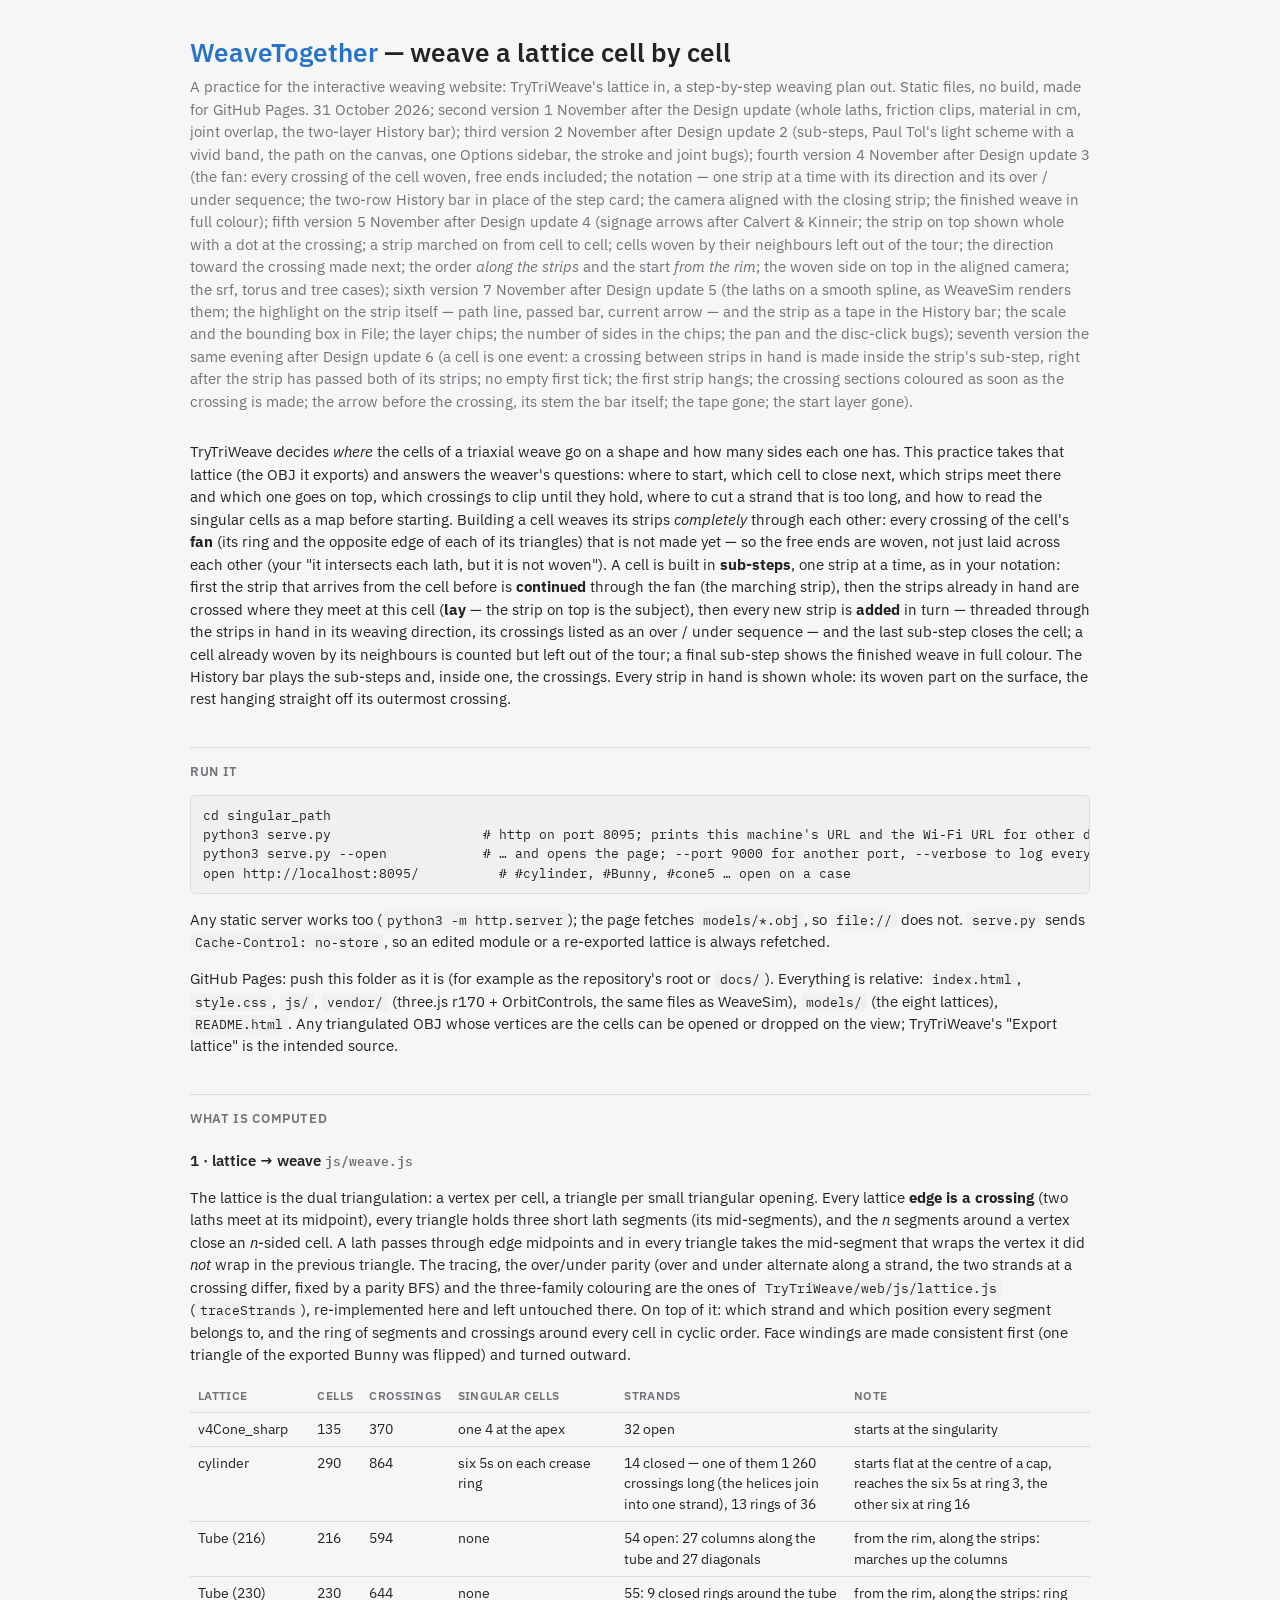
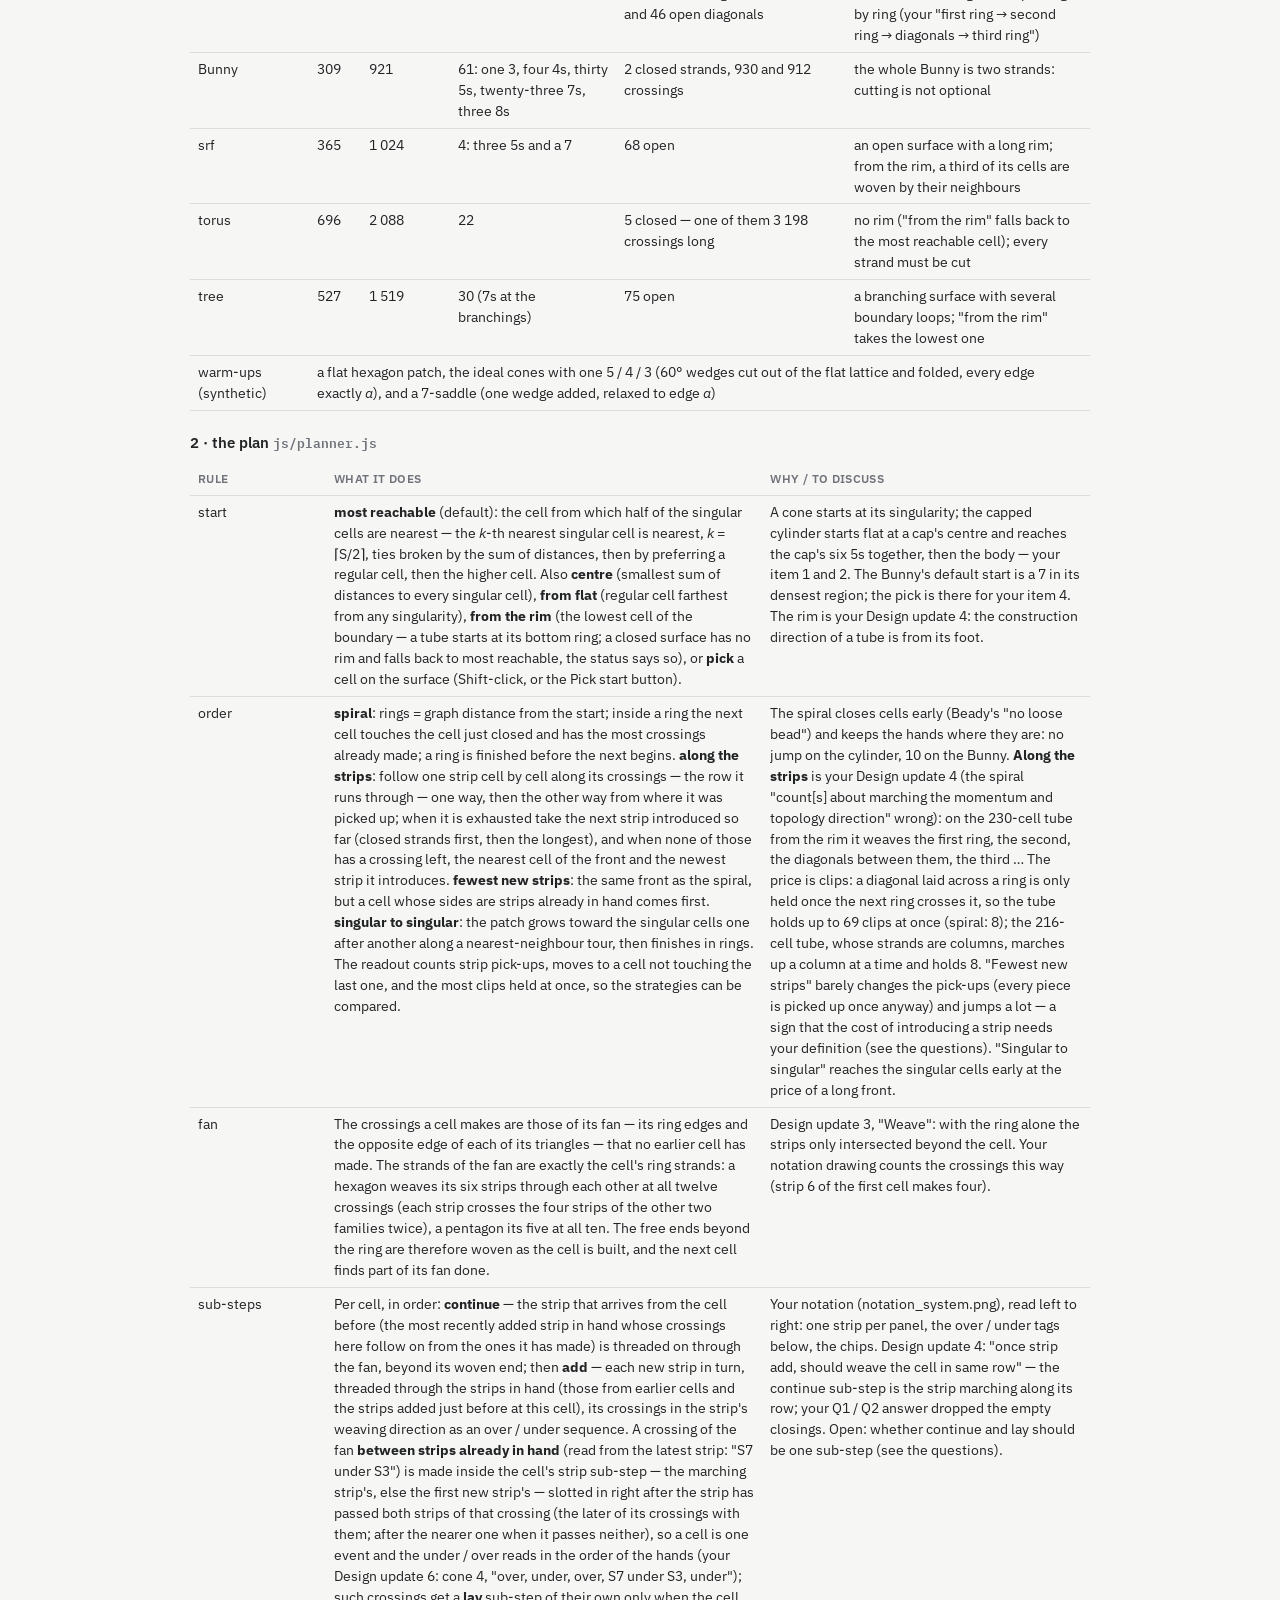
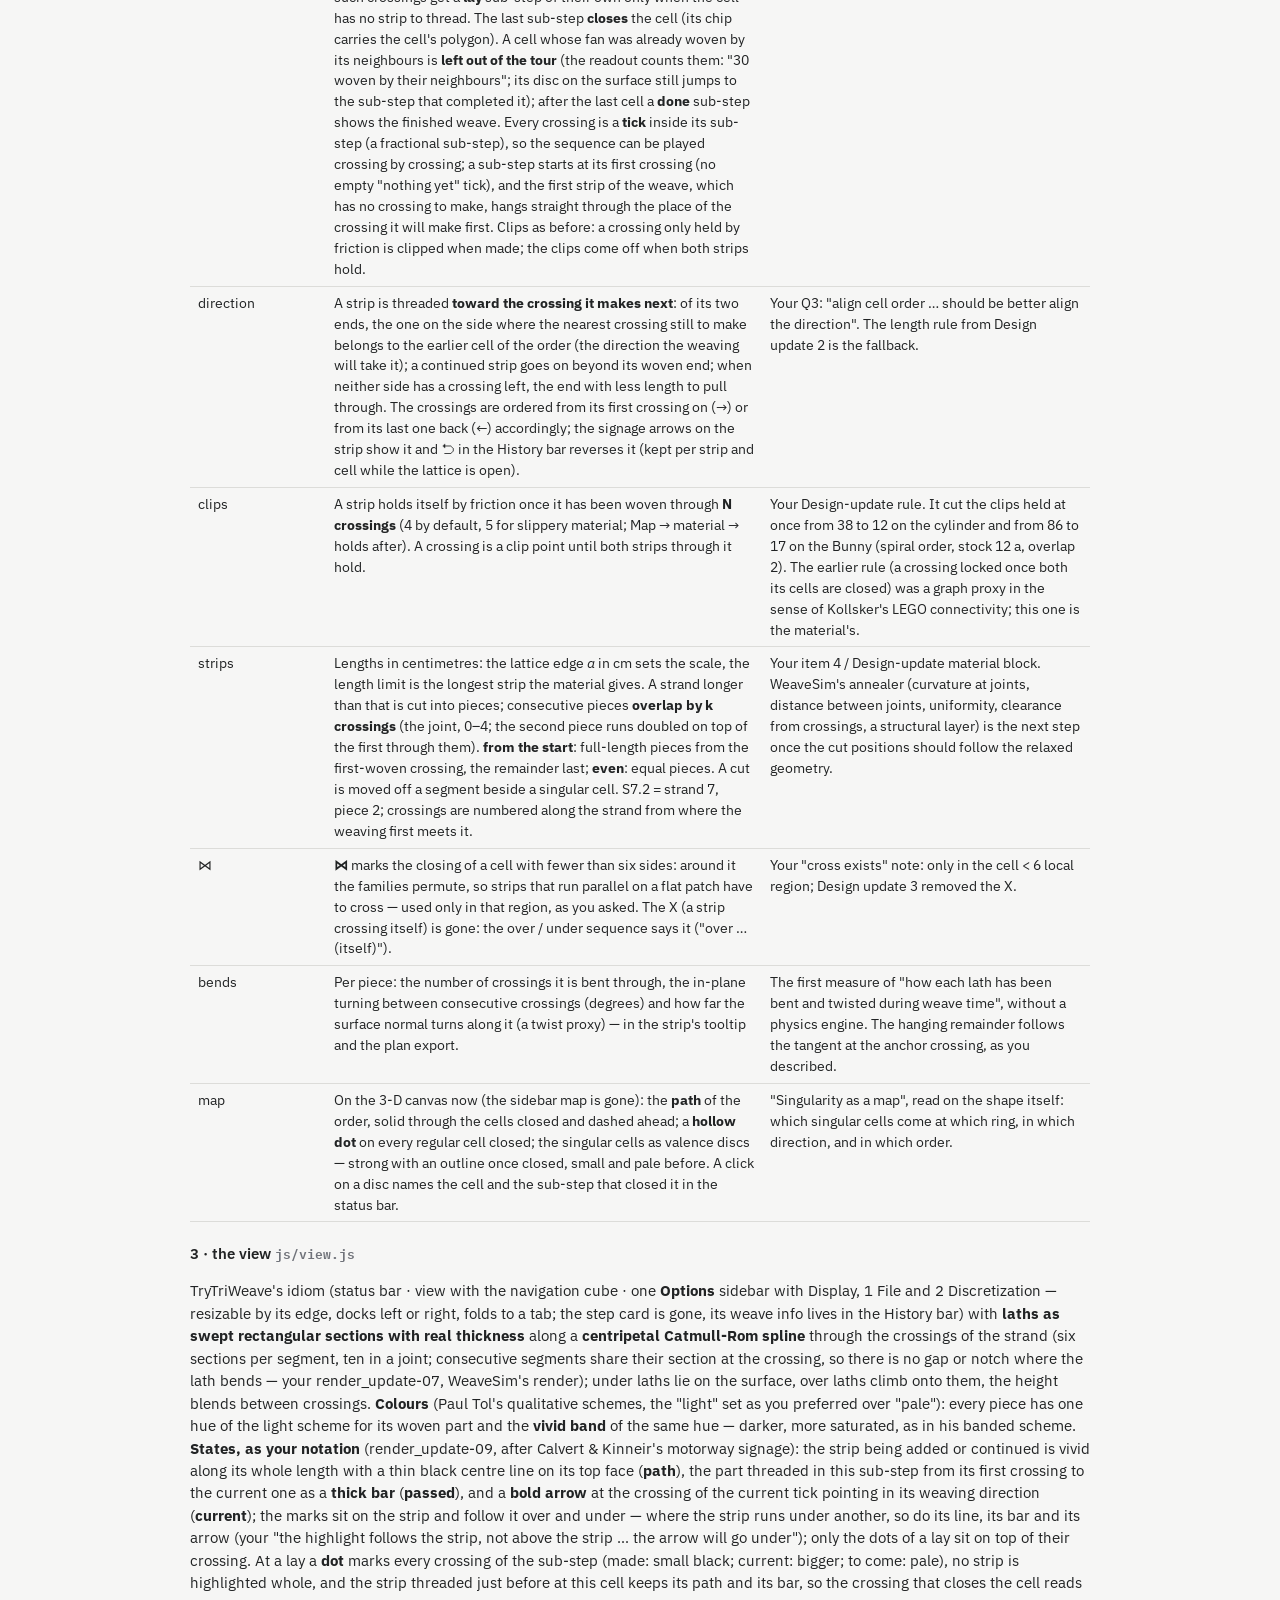
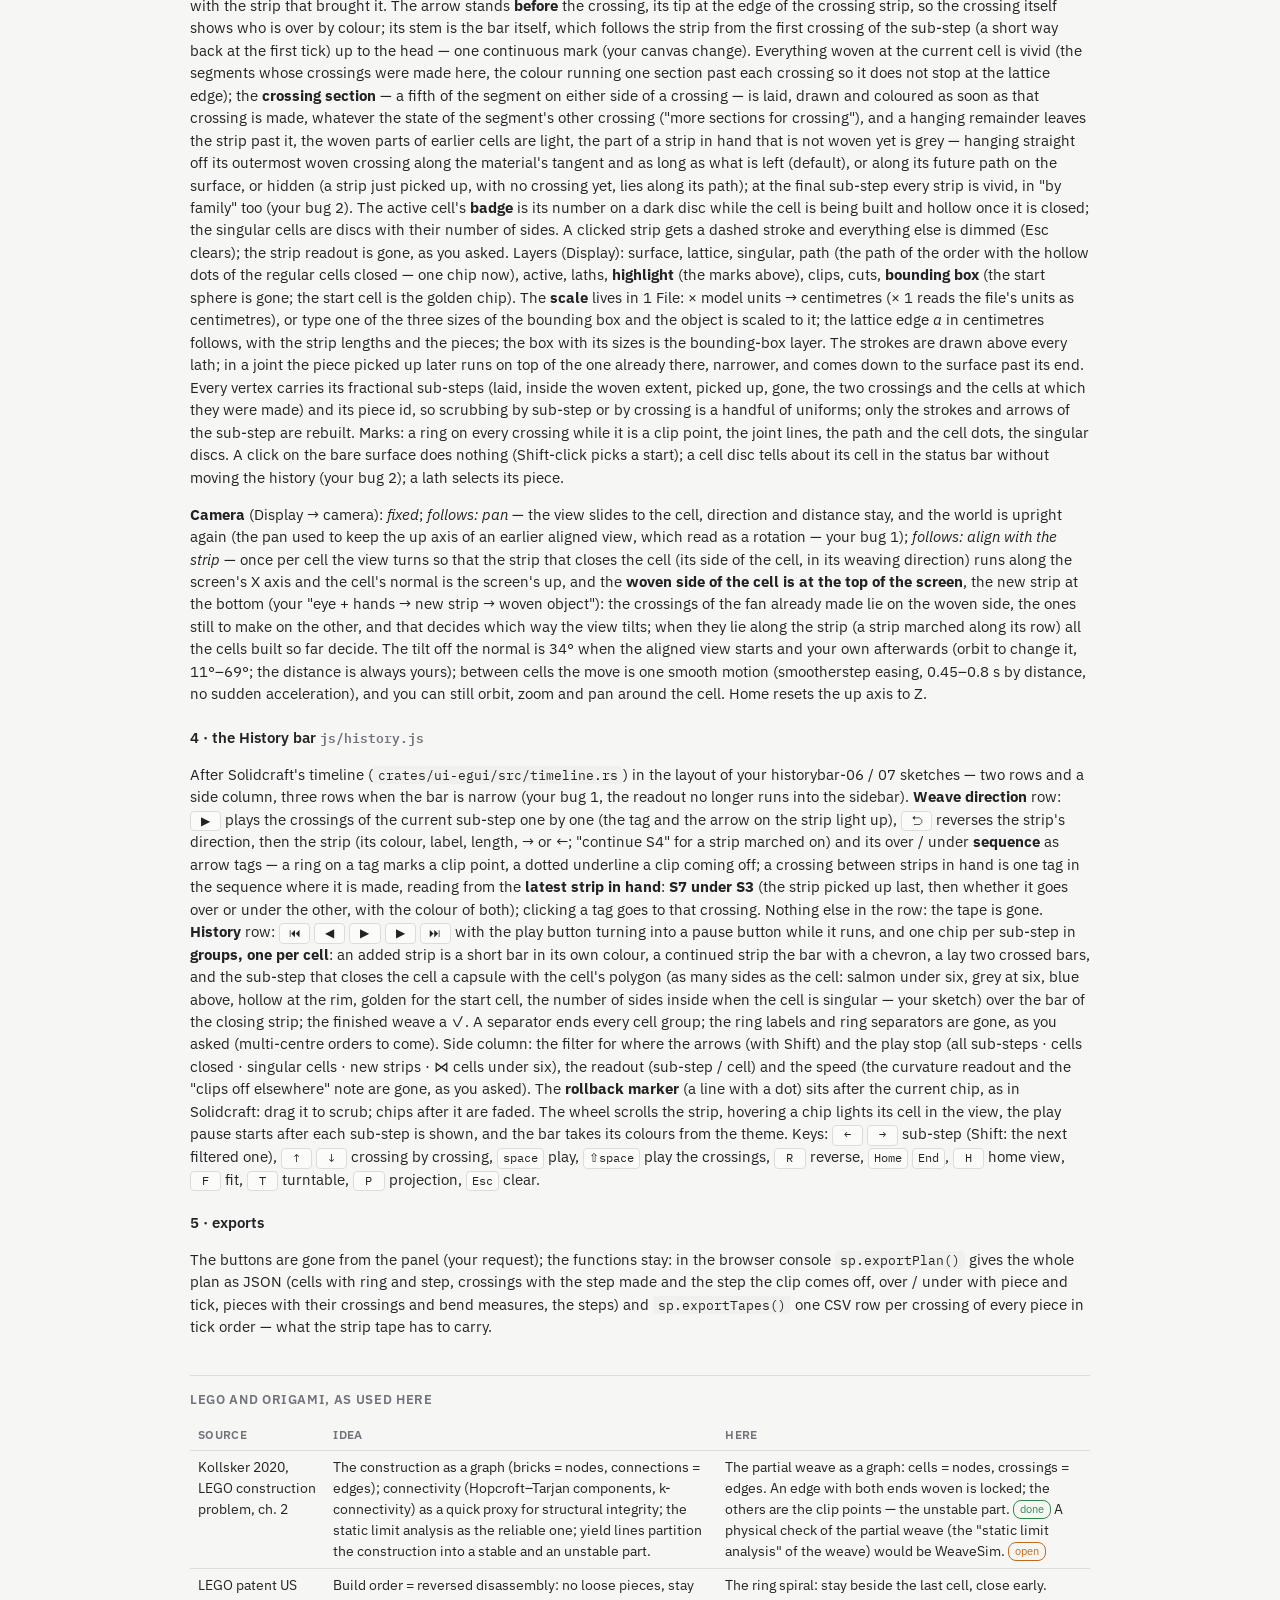
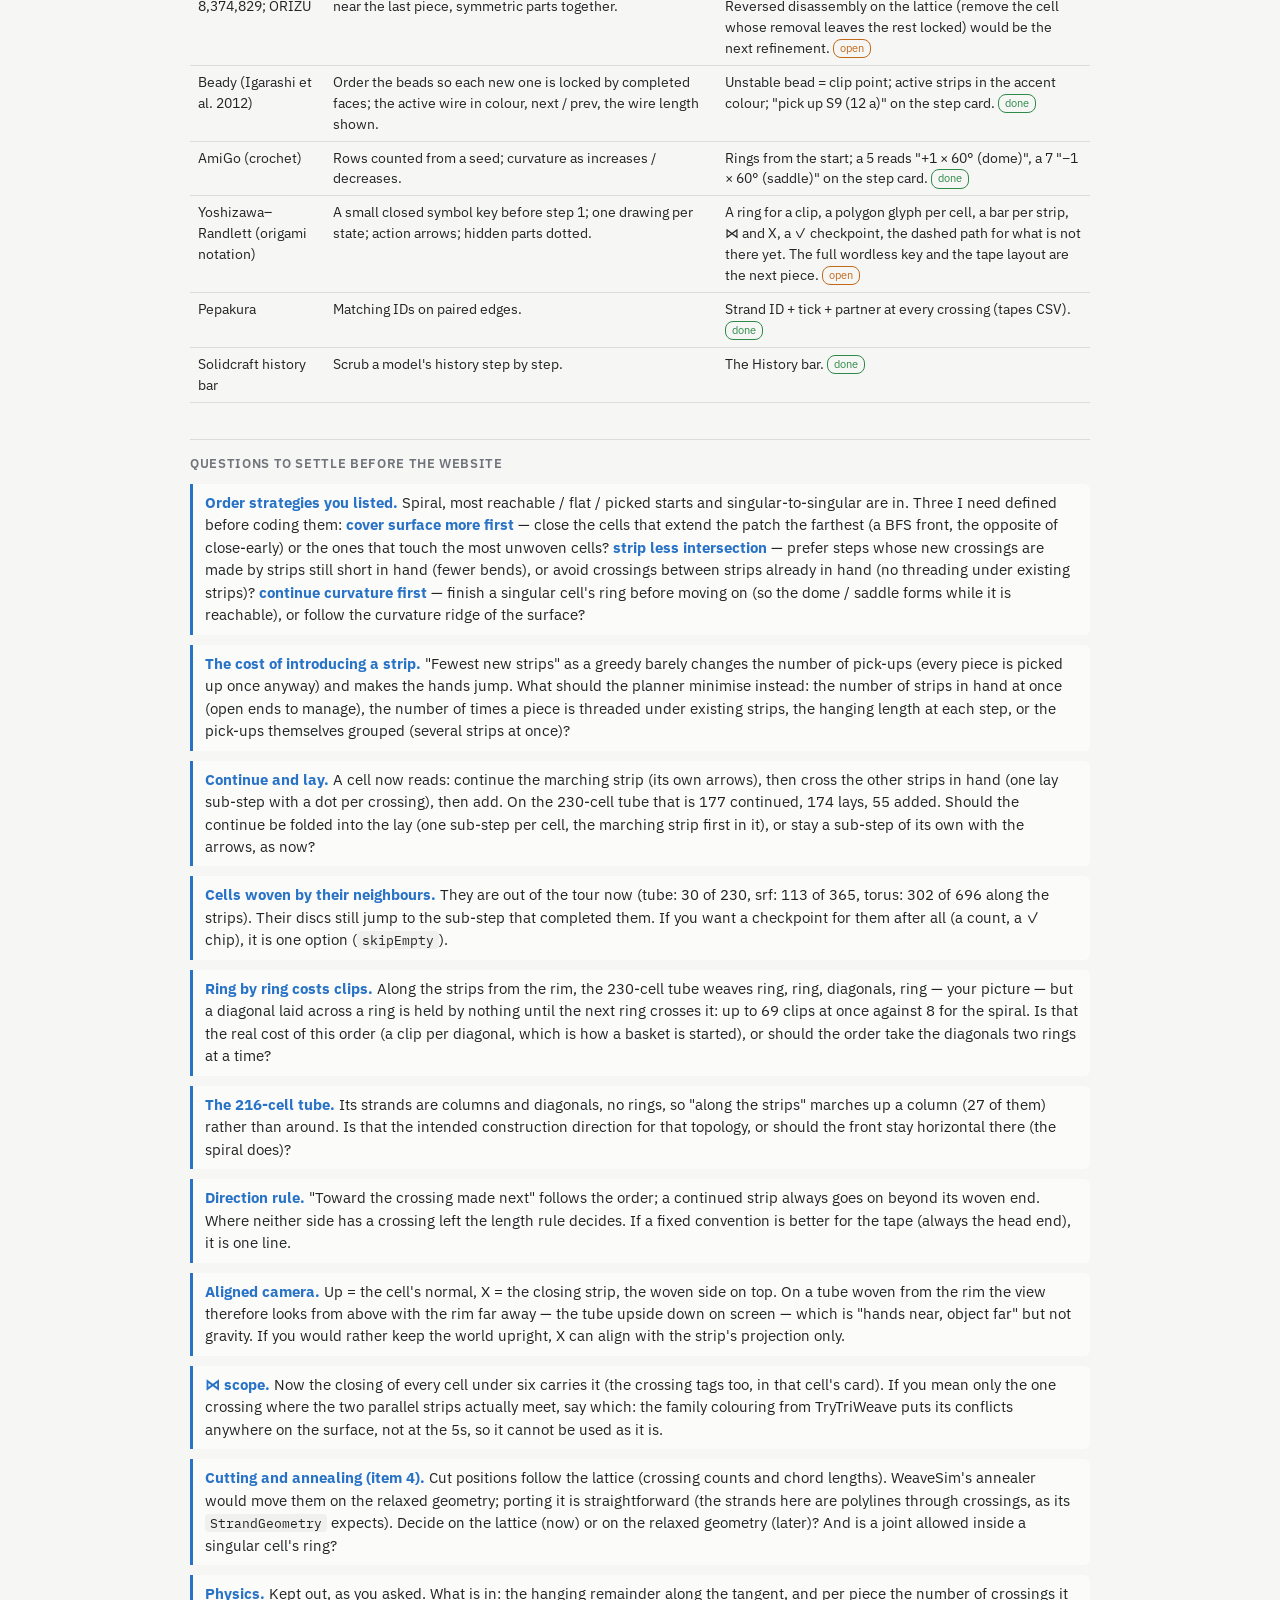
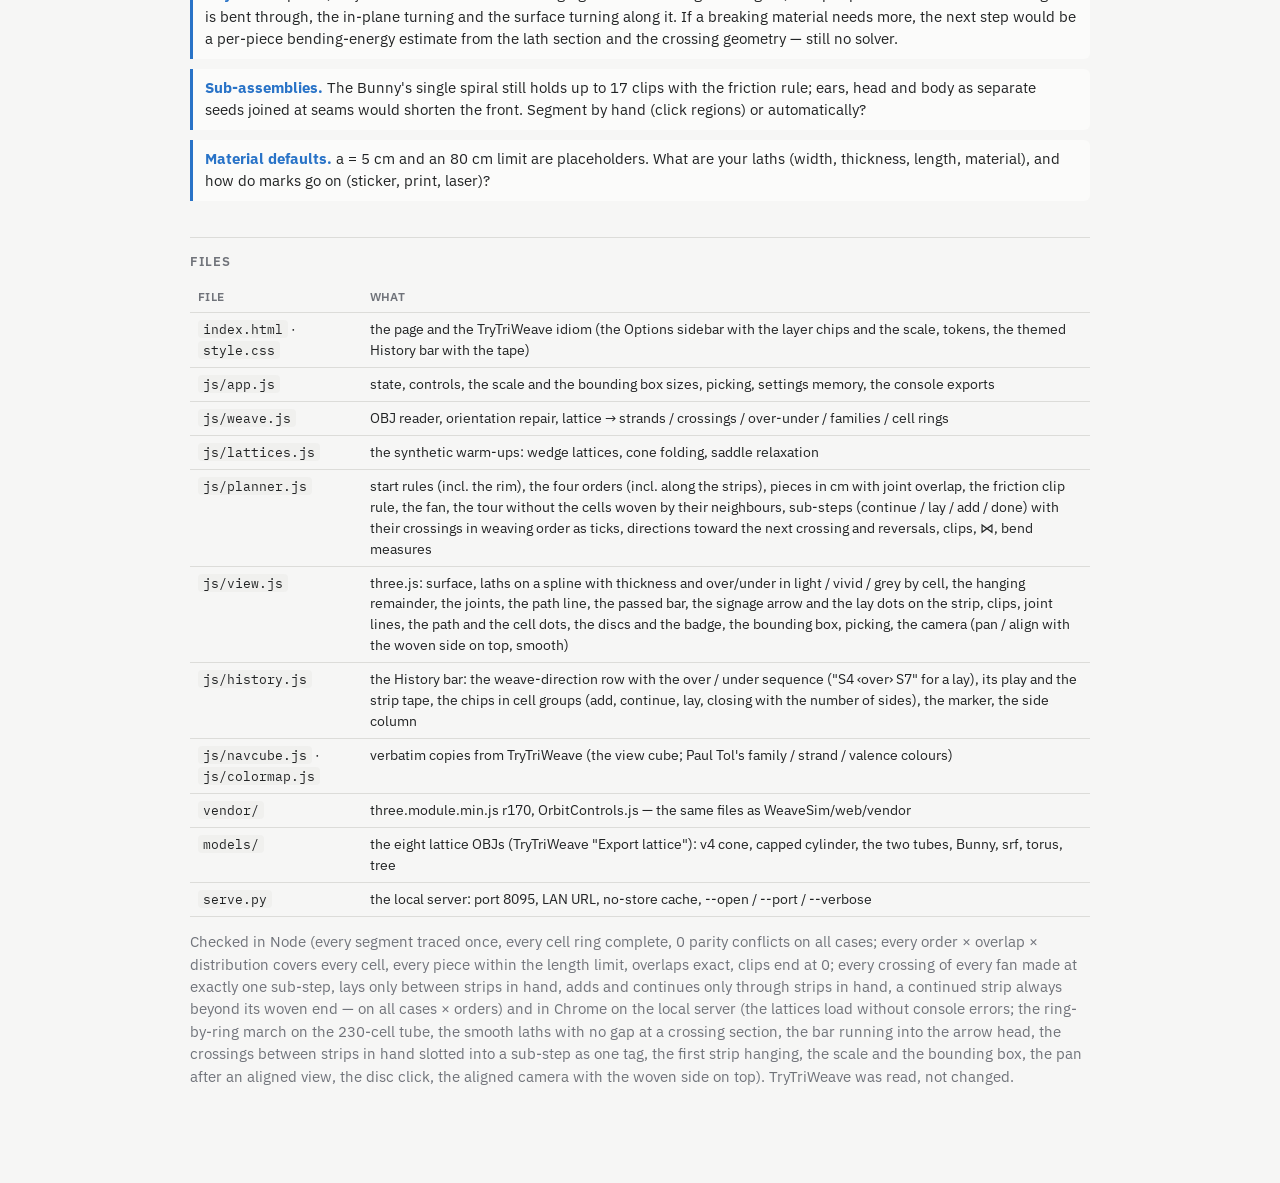
==== README.html @ 26224826 "WeaveTogether: first push of the weaving practice" ====
<!doctype html>
<html lang="en">
<head>
<meta charset="utf-8">
<meta name="viewport" content="width=device-width, initial-scale=1">
<title>WeaveTogether — README</title>
<link rel="stylesheet" href="https://fonts.googleapis.com/css2?family=IBM+Plex+Sans:wght@400;500;600&family=IBM+Plex+Mono:wght@400;500&display=swap">
<style>
  :root { --canvas: #f6f6f5; --panel: #fbfbfa; --panel-2: #f0f0ee; --border: #dcdcd9; --fg: #212324; --dim: #70737a; --accent: #2973c7; --warn: #c26a1c; --ok: #2f8a4a; }
  @media (prefers-color-scheme: dark) { :root { --canvas: #1d1f22; --panel: #26282c; --panel-2: #2e3135; --border: #3a3d42; --fg: #e4e5e3; --dim: #9a9ea6; --accent: #6aa6e8; --warn: #e3924a; --ok: #6cc083; } }
  body { margin: 0; background: var(--canvas); color: var(--fg); font: 14.5px/1.55 "IBM Plex Sans", "Helvetica Neue", Arial, sans-serif; }
  main { max-width: 900px; margin: 0 auto; padding: 32px 24px 80px; }
  h1 { font-size: 26px; font-weight: 600; margin: 0 0 4px; } h1 span { color: var(--accent); }
  .sub { color: var(--dim); margin: 0 0 28px; }
  h2 { font-size: 13px; font-weight: 600; letter-spacing: 0.05em; text-transform: uppercase; color: var(--dim); margin: 36px 0 10px; padding-top: 14px; border-top: 1px solid var(--border); }
  h3 { font-size: 15px; font-weight: 600; margin: 20px 0 6px; }
  code, pre, .mono { font-family: "IBM Plex Mono", Menlo, Consolas, monospace; font-size: 12.5px; }
  code { background: var(--panel-2); padding: 1px 5px; border-radius: 4px; }
  pre { background: var(--panel-2); border: 1px solid var(--border); border-radius: 6px; padding: 10px 12px; overflow-x: auto; }
  table { border-collapse: collapse; width: 100%; margin: 10px 0 14px; font-size: 13.5px; }
  th, td { text-align: left; vertical-align: top; padding: 6px 8px; border-bottom: 1px solid var(--border); }
  th { color: var(--dim); font-weight: 600; font-size: 12px; letter-spacing: 0.03em; text-transform: uppercase; }
  .k { display: inline-block; min-width: 1.6em; padding: 0 5px; border: 1px solid var(--border); border-radius: 4px; background: var(--panel); font-family: "IBM Plex Mono", monospace; font-size: 12px; text-align: center; }
  .q { border-left: 3px solid var(--accent); background: var(--panel); padding: 8px 12px; margin: 10px 0; border-radius: 0 6px 6px 0; }
  .q b { color: var(--accent); }
  .dim { color: var(--dim); }
  .tag { display: inline-block; font-size: 11px; padding: 0 6px; border-radius: 8px; border: 1px solid var(--border); color: var(--dim); vertical-align: 1px; }
  .tag.done { color: var(--ok); border-color: var(--ok); } .tag.todo { color: var(--warn); border-color: var(--warn); }
  a { color: var(--accent); }
  ul { padding-left: 20px; } li { margin: 3px 0; }
  .glyph { display: inline-block; width: 14px; height: 14px; vertical-align: -2px; }
</style>
</head>
<body>
<main>
<h1><span>WeaveTogether</span> — weave a lattice cell by cell</h1>
<p class="sub">A practice for the interactive weaving website: TryTriWeave's lattice in, a step-by-step weaving plan out. Static files, no build, made for GitHub Pages. 31 October 2026; second version 1 November after the Design update (whole laths, friction clips, material in cm, joint overlap, the two-layer History bar); third version 2 November after Design update 2 (sub-steps, Paul Tol's light scheme with a vivid band, the path on the canvas, one Options sidebar, the stroke and joint bugs); fourth version 4 November after Design update 3 (the fan: every crossing of the cell woven, free ends included; the notation — one strip at a time with its direction and its over / under sequence; the two-row History bar in place of the step card; the camera aligned with the closing strip; the finished weave in full colour); fifth version 5 November after Design update 4 (signage arrows after Calvert &amp; Kinneir; the strip on top shown whole with a dot at the crossing; a strip marched on from cell to cell; cells woven by their neighbours left out of the tour; the direction toward the crossing made next; the order <i>along the strips</i> and the start <i>from the rim</i>; the woven side on top in the aligned camera; the srf, torus and tree cases); sixth version 7 November after Design update 5 (the laths on a smooth spline, as WeaveSim renders them; the highlight on the strip itself — path line, passed bar, current arrow — and the strip as a tape in the History bar; the scale and the bounding box in File; the layer chips; the number of sides in the chips; the pan and the disc-click bugs); seventh version the same evening after Design update 6 (a cell is one event: a crossing between strips in hand is made inside the strip's sub-step, right after the strip has passed both of its strips; no empty first tick; the first strip hangs; the crossing sections coloured as soon as the crossing is made; the arrow before the crossing, its stem the bar itself; the tape gone; the start layer gone).</p>

<p>TryTriWeave decides <em>where</em> the cells of a triaxial weave go on a shape and how many sides each one has. This practice takes that lattice (the OBJ it exports) and answers the weaver's questions: where to start, which cell to close next, which strips meet there and which one goes on top, which crossings to clip until they hold, where to cut a strand that is too long, and how to read the singular cells as a map before starting. Building a cell weaves its strips <em>completely</em> through each other: every crossing of the cell's <b>fan</b> (its ring and the opposite edge of each of its triangles) that is not made yet — so the free ends are woven, not just laid across each other (your "it intersects each lath, but it is not woven"). A cell is built in <b>sub-steps</b>, one strip at a time, as in your notation: first the strip that arrives from the cell before is <b>continued</b> through the fan (the marching strip), then the strips already in hand are crossed where they meet at this cell (<b>lay</b> — the strip on top is the subject), then every new strip is <b>added</b> in turn — threaded through the strips in hand in its weaving direction, its crossings listed as an over / under sequence — and the last sub-step closes the cell; a cell already woven by its neighbours is counted but left out of the tour; a final sub-step shows the finished weave in full colour. The History bar plays the sub-steps and, inside one, the crossings. Every strip in hand is shown whole: its woven part on the surface, the rest hanging straight off its outermost crossing.</p>

<h2>Run it</h2>
<pre>cd singular_path
python3 serve.py                   # http on port 8095; prints this machine's URL and the Wi-Fi URL for other devices
python3 serve.py --open            # … and opens the page; --port 9000 for another port, --verbose to log every request
open http://localhost:8095/          # #cylinder, #Bunny, #cone5 … open on a case</pre>
<p>Any static server works too (<code>python3 -m http.server</code>); the page fetches <code>models/*.obj</code>, so <code>file://</code> does not. <code>serve.py</code> sends <code>Cache-Control: no-store</code>, so an edited module or a re-exported lattice is always refetched.</p>
<p>GitHub Pages: push this folder as it is (for example as the repository's root or <code>docs/</code>). Everything is relative: <code>index.html</code>, <code>style.css</code>, <code>js/</code>, <code>vendor/</code> (three.js r170 + OrbitControls, the same files as WeaveSim), <code>models/</code> (the eight lattices), <code>README.html</code>. Any triangulated OBJ whose vertices are the cells can be opened or dropped on the view; TryTriWeave's "Export lattice" is the intended source.</p>

<h2>What is computed</h2>
<h3>1 · lattice → weave <span class="mono dim">js/weave.js</span></h3>
<p>The lattice is the dual triangulation: a vertex per cell, a triangle per small triangular opening. Every lattice <b>edge is a crossing</b> (two laths meet at its midpoint), every triangle holds three short lath segments (its mid-segments), and the <i>n</i> segments around a vertex close an <i>n</i>-sided cell. A lath passes through edge midpoints and in every triangle takes the mid-segment that wraps the vertex it did <em>not</em> wrap in the previous triangle. The tracing, the over/under parity (over and under alternate along a strand, the two strands at a crossing differ, fixed by a parity BFS) and the three-family colouring are the ones of <code>TryTriWeave/web/js/lattice.js</code> (<code>traceStrands</code>), re-implemented here and left untouched there. On top of it: which strand and which position every segment belongs to, and the ring of segments and crossings around every cell in cyclic order. Face windings are made consistent first (one triangle of the exported Bunny was flipped) and turned outward.</p>
<table>
<tr><th>lattice</th><th>cells</th><th>crossings</th><th>singular cells</th><th>strands</th><th>note</th></tr>
<tr><td>v4Cone_sharp</td><td>135</td><td>370</td><td>one 4 at the apex</td><td>32 open</td><td>starts at the singularity</td></tr>
<tr><td>cylinder</td><td>290</td><td>864</td><td>six 5s on each crease ring</td><td>14 closed — one of them 1 260 crossings long (the helices join into one strand), 13 rings of 36</td><td>starts flat at the centre of a cap, reaches the six 5s at ring 3, the other six at ring 16</td></tr>
<tr><td>Tube (216)</td><td>216</td><td>594</td><td>none</td><td>54 open: 27 columns along the tube and 27 diagonals</td><td>from the rim, along the strips: marches up the columns</td></tr>
<tr><td>Tube (230)</td><td>230</td><td>644</td><td>none</td><td>55: 9 closed rings around the tube and 46 open diagonals</td><td>from the rim, along the strips: ring by ring (your "first ring → second ring → diagonals → third ring")</td></tr>
<tr><td>Bunny</td><td>309</td><td>921</td><td>61: one 3, four 4s, thirty 5s, twenty-three 7s, three 8s</td><td>2 closed strands, 930 and 912 crossings</td><td>the whole Bunny is two strands: cutting is not optional</td></tr>
<tr><td>srf</td><td>365</td><td>1 024</td><td>4: three 5s and a 7</td><td>68 open</td><td>an open surface with a long rim; from the rim, a third of its cells are woven by their neighbours</td></tr>
<tr><td>torus</td><td>696</td><td>2 088</td><td>22</td><td>5 closed — one of them 3 198 crossings long</td><td>no rim ("from the rim" falls back to the most reachable cell); every strand must be cut</td></tr>
<tr><td>tree</td><td>527</td><td>1 519</td><td>30 (7s at the branchings)</td><td>75 open</td><td>a branching surface with several boundary loops; "from the rim" takes the lowest one</td></tr>
<tr><td>warm-ups (synthetic)</td><td colspan="5">a flat hexagon patch, the ideal cones with one 5 / 4 / 3 (60° wedges cut out of the flat lattice and folded, every edge exactly <i>a</i>), and a 7-saddle (one wedge added, relaxed to edge <i>a</i>)</td></tr>
</table>

<h3>2 · the plan <span class="mono dim">js/planner.js</span></h3>
<table>
<tr><th style="width:120px">rule</th><th>what it does</th><th>why / to discuss</th></tr>
<tr><td>start</td><td><b>most reachable</b> (default): the cell from which half of the singular cells are nearest — the <i>k</i>-th nearest singular cell is nearest, <i>k</i> = ⌈S/2⌉, ties broken by the sum of distances, then by preferring a regular cell, then the higher cell. Also <b>centre</b> (smallest sum of distances to every singular cell), <b>from flat</b> (regular cell farthest from any singularity), <b>from the rim</b> (the lowest cell of the boundary — a tube starts at its bottom ring; a closed surface has no rim and falls back to most reachable, the status says so), or <b>pick</b> a cell on the surface (Shift-click, or the Pick start button).</td><td>A cone starts at its singularity; the capped cylinder starts flat at a cap's centre and reaches the cap's six 5s together, then the body — your item 1 and 2. The Bunny's default start is a 7 in its densest region; the pick is there for your item 4. The rim is your Design update 4: the construction direction of a tube is from its foot.</td></tr>
<tr><td>order</td><td><b>spiral</b>: rings = graph distance from the start; inside a ring the next cell touches the cell just closed and has the most crossings already made; a ring is finished before the next begins. <b>along the strips</b>: follow one strip cell by cell along its crossings — the row it runs through — one way, then the other way from where it was picked up; when it is exhausted take the next strip introduced so far (closed strands first, then the longest), and when none of those has a crossing left, the nearest cell of the front and the newest strip it introduces. <b>fewest new strips</b>: the same front as the spiral, but a cell whose sides are strips already in hand comes first. <b>singular to singular</b>: the patch grows toward the singular cells one after another along a nearest-neighbour tour, then finishes in rings. The readout counts strip pick-ups, moves to a cell not touching the last one, and the most clips held at once, so the strategies can be compared.</td><td>The spiral closes cells early (Beady's "no loose bead") and keeps the hands where they are: no jump on the cylinder, 10 on the Bunny. <b>Along the strips</b> is your Design update 4 (the spiral "count[s] about marching the momentum and topology direction" wrong): on the 230-cell tube from the rim it weaves the first ring, the second, the diagonals between them, the third … The price is clips: a diagonal laid across a ring is only held once the next ring crosses it, so the tube holds up to 69 clips at once (spiral: 8); the 216-cell tube, whose strands are columns, marches up a column at a time and holds 8. "Fewest new strips" barely changes the pick-ups (every piece is picked up once anyway) and jumps a lot — a sign that the cost of introducing a strip needs your definition (see the questions). "Singular to singular" reaches the singular cells early at the price of a long front.</td></tr>
<tr><td>fan</td><td>The crossings a cell makes are those of its fan — its ring edges and the opposite edge of each of its triangles — that no earlier cell has made. The strands of the fan are exactly the cell's ring strands: a hexagon weaves its six strips through each other at all twelve crossings (each strip crosses the four strips of the other two families twice), a pentagon its five at all ten. The free ends beyond the ring are therefore woven as the cell is built, and the next cell finds part of its fan done.</td><td>Design update 3, "Weave": with the ring alone the strips only intersected beyond the cell. Your notation drawing counts the crossings this way (strip 6 of the first cell makes four).</td></tr>
<tr><td>sub-steps</td><td>Per cell, in order: <b>continue</b> — the strip that arrives from the cell before (the most recently added strip in hand whose crossings here follow on from the ones it has made) is threaded on through the fan, beyond its woven end; then <b>add</b> — each new strip in turn, threaded through the strips in hand (those from earlier cells and the strips added just before at this cell), its crossings in the strip's weaving direction as an over / under sequence. A crossing of the fan <b>between strips already in hand</b> (read from the latest strip: "S7 under S3") is made inside the cell's strip sub-step — the marching strip's, else the first new strip's — slotted in right after the strip has passed both strips of that crossing (the later of its crossings with them; after the nearer one when it passes neither), so a cell is one event and the under / over reads in the order of the hands (your Design update 6: cone 4, "over, under, over, S7 under S3, under"); such crossings get a <b>lay</b> sub-step of their own only when the cell has no strip to thread. The last sub-step <b>closes</b> the cell (its chip carries the cell's polygon). A cell whose fan was already woven by its neighbours is <b>left out of the tour</b> (the readout counts them: "30 woven by their neighbours"; its disc on the surface still jumps to the sub-step that completed it); after the last cell a <b>done</b> sub-step shows the finished weave. Every crossing is a <b>tick</b> inside its sub-step (a fractional sub-step), so the sequence can be played crossing by crossing; a sub-step starts at its first crossing (no empty "nothing yet" tick), and the first strip of the weave, which has no crossing to make, hangs straight through the place of the crossing it will make first. Clips as before: a crossing only held by friction is clipped when made; the clips come off when both strips hold.</td><td>Your notation (notation_system.png), read left to right: one strip per panel, the over / under tags below, the chips. Design update 4: "once strip add, should weave the cell in same row" — the continue sub-step is the strip marching along its row; your Q1 / Q2 answer dropped the empty closings. Open: whether continue and lay should be one sub-step (see the questions).</td></tr>
<tr><td>direction</td><td>A strip is threaded <b>toward the crossing it makes next</b>: of its two ends, the one on the side where the nearest crossing still to make belongs to the earlier cell of the order (the direction the weaving will take it); a continued strip goes on beyond its woven end; when neither side has a crossing left, the end with less length to pull through. The crossings are ordered from its first crossing on (→) or from its last one back (←) accordingly; the signage arrows on the strip show it and ⮌ in the History bar reverses it (kept per strip and cell while the lattice is open).</td><td>Your Q3: "align cell order … should be better align the direction". The length rule from Design update 2 is the fallback.</td></tr>
<tr><td>clips</td><td>A strip holds itself by friction once it has been woven through <b>N crossings</b> (4 by default, 5 for slippery material; Map → material → holds after). A crossing is a clip point until both strips through it hold.</td><td>Your Design-update rule. It cut the clips held at once from 38 to 12 on the cylinder and from 86 to 17 on the Bunny (spiral order, stock 12 a, overlap 2). The earlier rule (a crossing locked once both its cells are closed) was a graph proxy in the sense of Kollsker's LEGO connectivity; this one is the material's.</td></tr>
<tr><td>strips</td><td>Lengths in centimetres: the lattice edge <i>a</i> in cm sets the scale, the length limit is the longest strip the material gives. A strand longer than that is cut into pieces; consecutive pieces <b>overlap by k crossings</b> (the joint, 0–4; the second piece runs doubled on top of the first through them). <b>from the start</b>: full-length pieces from the first-woven crossing, the remainder last; <b>even</b>: equal pieces. A cut is moved off a segment beside a singular cell. S7.2 = strand 7, piece 2; crossings are numbered along the strand from where the weaving first meets it.</td><td>Your item 4 / Design-update material block. WeaveSim's annealer (curvature at joints, distance between joints, uniformity, clearance from crossings, a structural layer) is the next step once the cut positions should follow the relaxed geometry.</td></tr>
<tr><td>⋈</td><td><b>⋈</b> marks the closing of a cell with fewer than six sides: around it the families permute, so strips that run parallel on a flat patch have to cross — used only in that region, as you asked. The X (a strip crossing itself) is gone: the over / under sequence says it ("over … (itself)").</td><td>Your "cross exists" note: only in the cell &lt; 6 local region; Design update 3 removed the X.</td></tr>
<tr><td>bends</td><td>Per piece: the number of crossings it is bent through, the in-plane turning between consecutive crossings (degrees) and how far the surface normal turns along it (a twist proxy) — in the strip's tooltip and the plan export.</td><td>The first measure of "how each lath has been bent and twisted during weave time", without a physics engine. The hanging remainder follows the tangent at the anchor crossing, as you described.</td></tr>
<tr><td>map</td><td>On the 3-D canvas now (the sidebar map is gone): the <b>path</b> of the order, solid through the cells closed and dashed ahead; a <b>hollow dot</b> on every regular cell closed; the singular cells as valence discs — strong with an outline once closed, small and pale before. A click on a disc names the cell and the sub-step that closed it in the status bar.</td><td>"Singularity as a map", read on the shape itself: which singular cells come at which ring, in which direction, and in which order.</td></tr>
</table>

<h3>3 · the view <span class="mono dim">js/view.js</span></h3>
<p>TryTriWeave's idiom (status bar · view with the navigation cube · one <b>Options</b> sidebar with Display, 1 File and 2 Discretization — resizable by its edge, docks left or right, folds to a tab; the step card is gone, its weave info lives in the History bar) with <b>laths as swept rectangular sections with real thickness</b> along a <b>centripetal Catmull-Rom spline</b> through the crossings of the strand (six sections per segment, ten in a joint; consecutive segments share their section at the crossing, so there is no gap or notch where the lath bends — your render_update-07, WeaveSim's render); under laths lie on the surface, over laths climb onto them, the height blends between crossings. <b>Colours</b> (Paul Tol's qualitative schemes, the "light" set as you preferred over "pale"): every piece has one hue of the light scheme for its woven part and the <b>vivid band</b> of the same hue — darker, more saturated, as in his banded scheme. <b>States, as your notation</b> (render_update-09, after Calvert &amp; Kinneir's motorway signage): the strip being added or continued is vivid along its whole length with a thin black centre line on its top face (<b>path</b>), the part threaded in this sub-step from its first crossing to the current one as a <b>thick bar</b> (<b>passed</b>), and a <b>bold arrow</b> at the crossing of the current tick pointing in its weaving direction (<b>current</b>); the marks sit on the strip and follow it over and under — where the strip runs under another, so do its line, its bar and its arrow (your "the highlight follows the strip, not above the strip … the arrow will go under"); only the dots of a lay sit on top of their crossing. At a lay a <b>dot</b> marks every crossing of the sub-step (made: small black; current: bigger; to come: pale), no strip is highlighted whole, and the strip threaded just before at this cell keeps its path and its bar, so the crossing that closes the cell reads with the strip that brought it. The arrow stands <b>before</b> the crossing, its tip at the edge of the crossing strip, so the crossing itself shows who is over by colour; its stem is the bar itself, which follows the strip from the first crossing of the sub-step (a short way back at the first tick) up to the head — one continuous mark (your canvas change). Everything woven at the current cell is vivid (the segments whose crossings were made here, the colour running one section past each crossing so it does not stop at the lattice edge); the <b>crossing section</b> — a fifth of the segment on either side of a crossing — is laid, drawn and coloured as soon as that crossing is made, whatever the state of the segment's other crossing ("more sections for crossing"), and a hanging remainder leaves the strip past it, the woven parts of earlier cells are light, the part of a strip in hand that is not woven yet is grey — hanging straight off its outermost woven crossing along the material's tangent and as long as what is left (default), or along its future path on the surface, or hidden (a strip just picked up, with no crossing yet, lies along its path); at the final sub-step every strip is vivid, in "by family" too (your bug 2). The active cell's <b>badge</b> is its number on a dark disc while the cell is being built and hollow once it is closed; the singular cells are discs with their number of sides. A clicked strip gets a dashed stroke and everything else is dimmed (Esc clears); the strip readout is gone, as you asked. Layers (Display): surface, lattice, singular, path (the path of the order with the hollow dots of the regular cells closed — one chip now), active, laths, <b>highlight</b> (the marks above), clips, cuts, <b>bounding box</b> (the start sphere is gone; the start cell is the golden chip). The <b>scale</b> lives in 1 File: × model units → centimetres (× 1 reads the file's units as centimetres), or type one of the three sizes of the bounding box and the object is scaled to it; the lattice edge <i>a</i> in centimetres follows, with the strip lengths and the pieces; the box with its sizes is the bounding-box layer. The strokes are drawn above every lath; in a joint the piece picked up later runs on top of the one already there, narrower, and comes down to the surface past its end. Every vertex carries its fractional sub-steps (laid, inside the woven extent, picked up, gone, the two crossings and the cells at which they were made) and its piece id, so scrubbing by sub-step or by crossing is a handful of uniforms; only the strokes and arrows of the sub-step are rebuilt. Marks: a ring on every crossing while it is a clip point, the joint lines, the path and the cell dots, the singular discs. A click on the bare surface does nothing (Shift-click picks a start); a cell disc tells about its cell in the status bar without moving the history (your bug 2); a lath selects its piece.</p>
<p><b>Camera</b> (Display → camera): <i>fixed</i>; <i>follows: pan</i> — the view slides to the cell, direction and distance stay, and the world is upright again (the pan used to keep the up axis of an earlier aligned view, which read as a rotation — your bug 1); <i>follows: align with the strip</i> — once per cell the view turns so that the strip that closes the cell (its side of the cell, in its weaving direction) runs along the screen's X axis and the cell's normal is the screen's up, and the <b>woven side of the cell is at the top of the screen</b>, the new strip at the bottom (your "eye + hands → new strip → woven object"): the crossings of the fan already made lie on the woven side, the ones still to make on the other, and that decides which way the view tilts; when they lie along the strip (a strip marched along its row) all the cells built so far decide. The tilt off the normal is 34° when the aligned view starts and your own afterwards (orbit to change it, 11°–69°; the distance is always yours); between cells the move is one smooth motion (smootherstep easing, 0.45–0.8 s by distance, no sudden acceleration), and you can still orbit, zoom and pan around the cell. Home resets the up axis to Z.</p>
<h3>4 · the History bar <span class="mono dim">js/history.js</span></h3>
<p>After Solidcraft's timeline (<code>crates/ui-egui/src/timeline.rs</code>) in the layout of your historybar-06 / 07 sketches — two rows and a side column, three rows when the bar is narrow (your bug 1, the readout no longer runs into the sidebar). <b>Weave direction</b> row: <span class="k">▶</span> plays the crossings of the current sub-step one by one (the tag and the arrow on the strip light up), <span class="k">⮌</span> reverses the strip's direction, then the strip (its colour, label, length, → or ←; "continue S4" for a strip marched on) and its over / under <b>sequence</b> as arrow tags — a ring on a tag marks a clip point, a dotted underline a clip coming off; a crossing between strips in hand is one tag in the sequence where it is made, reading from the <b>latest strip in hand</b>: <b>S7 under S3</b> (the strip picked up last, then whether it goes over or under the other, with the colour of both); clicking a tag goes to that crossing. Nothing else in the row: the tape is gone. <b>History</b> row: <span class="k">⏮</span> <span class="k">◀</span> <span class="k">▶</span> <span class="k">▶</span> <span class="k">⏭</span> with the play button turning into a pause button while it runs, and one chip per sub-step in <b>groups, one per cell</b>: an added strip is a short bar in its own colour, a continued strip the bar with a chevron, a lay two crossed bars, and the sub-step that closes the cell a capsule with the cell's polygon (as many sides as the cell: salmon under six, grey at six, blue above, hollow at the rim, golden for the start cell, the number of sides inside when the cell is singular — your sketch) over the bar of the closing strip; the finished weave a ✓. A separator ends every cell group; the ring labels and ring separators are gone, as you asked (multi-centre orders to come). Side column: the filter for where the arrows (with Shift) and the play stop (all sub-steps · cells closed · singular cells · new strips · ⋈ cells under six), the readout (sub-step / cell) and the speed (the curvature readout and the "clips off elsewhere" note are gone, as you asked). The <b>rollback marker</b> (a line with a dot) sits after the current chip, as in Solidcraft: drag it to scrub; chips after it are faded. The wheel scrolls the strip, hovering a chip lights its cell in the view, the play pause starts after each sub-step is shown, and the bar takes its colours from the theme. Keys: <span class="k">←</span> <span class="k">→</span> sub-step (Shift: the next filtered one), <span class="k">↑</span> <span class="k">↓</span> crossing by crossing, <span class="k">space</span> play, <span class="k">⇧space</span> play the crossings, <span class="k">R</span> reverse, <span class="k">Home</span> <span class="k">End</span>, <span class="k">H</span> home view, <span class="k">F</span> fit, <span class="k">T</span> turntable, <span class="k">P</span> projection, <span class="k">Esc</span> clear.</p>
<h3>5 · exports</h3>
<p>The buttons are gone from the panel (your request); the functions stay: in the browser console <code>sp.exportPlan()</code> gives the whole plan as JSON (cells with ring and step, crossings with the step made and the step the clip comes off, over / under with piece and tick, pieces with their crossings and bend measures, the steps) and <code>sp.exportTapes()</code> one CSV row per crossing of every piece in tick order — what the strip tape has to carry.</p>
<h2>LEGO and origami, as used here</h2>
<table>
<tr><th>source</th><th>idea</th><th>here</th></tr>
<tr><td>Kollsker 2020, LEGO construction problem, ch. 2</td><td>The construction as a graph (bricks = nodes, connections = edges); connectivity (Hopcroft–Tarjan components, k-connectivity) as a quick proxy for structural integrity; the static limit analysis as the reliable one; yield lines partition the construction into a stable and an unstable part.</td><td>The partial weave as a graph: cells = nodes, crossings = edges. An edge with both ends woven is locked; the others are the clip points — the unstable part. <span class="tag done">done</span> A physical check of the partial weave (the "static limit analysis" of the weave) would be WeaveSim. <span class="tag todo">open</span></td></tr>
<tr><td>LEGO patent US 8,374,829; ORIZU</td><td>Build order = reversed disassembly: no loose pieces, stay near the last piece, symmetric parts together.</td><td>The ring spiral: stay beside the last cell, close early. Reversed disassembly on the lattice (remove the cell whose removal leaves the rest locked) would be the next refinement. <span class="tag todo">open</span></td></tr>
<tr><td>Beady (Igarashi et al. 2012)</td><td>Order the beads so each new one is locked by completed faces; the active wire in colour, next / prev, the wire length shown.</td><td>Unstable bead = clip point; active strips in the accent colour; "pick up S9 (12 a)" on the step card. <span class="tag done">done</span></td></tr>
<tr><td>AmiGo (crochet)</td><td>Rows counted from a seed; curvature as increases / decreases.</td><td>Rings from the start; a 5 reads "+1 × 60° (dome)", a 7 "−1 × 60° (saddle)" on the step card. <span class="tag done">done</span></td></tr>
<tr><td>Yoshizawa–Randlett (origami notation)</td><td>A small closed symbol key before step 1; one drawing per state; action arrows; hidden parts dotted.</td><td>A ring for a clip, a polygon glyph per cell, a bar per strip, ⋈ and X, a ✓ checkpoint, the dashed path for what is not there yet. The full wordless key and the tape layout are the next piece. <span class="tag todo">open</span></td></tr>
<tr><td>Pepakura</td><td>Matching IDs on paired edges.</td><td>Strand ID + tick + partner at every crossing (tapes CSV). <span class="tag done">done</span></td></tr>
<tr><td>Solidcraft history bar</td><td>Scrub a model's history step by step.</td><td>The History bar. <span class="tag done">done</span></td></tr>
</table>

<h2>Questions to settle before the website</h2>
<div class="q"><b>Order strategies you listed.</b> Spiral, most reachable / flat / picked starts and singular-to-singular are in. Three I need defined before coding them: <b>cover surface more first</b> — close the cells that extend the patch the farthest (a BFS front, the opposite of close-early) or the ones that touch the most unwoven cells? <b>strip less intersection</b> — prefer steps whose new crossings are made by strips still short in hand (fewer bends), or avoid crossings between strips already in hand (no threading under existing strips)? <b>continue curvature first</b> — finish a singular cell's ring before moving on (so the dome / saddle forms while it is reachable), or follow the curvature ridge of the surface?</div>
<div class="q"><b>The cost of introducing a strip.</b> "Fewest new strips" as a greedy barely changes the number of pick-ups (every piece is picked up once anyway) and makes the hands jump. What should the planner minimise instead: the number of strips in hand at once (open ends to manage), the number of times a piece is threaded under existing strips, the hanging length at each step, or the pick-ups themselves grouped (several strips at once)?</div>
<div class="q"><b>Continue and lay.</b> A cell now reads: continue the marching strip (its own arrows), then cross the other strips in hand (one lay sub-step with a dot per crossing), then add. On the 230-cell tube that is 177 continued, 174 lays, 55 added. Should the continue be folded into the lay (one sub-step per cell, the marching strip first in it), or stay a sub-step of its own with the arrows, as now?</div>
<div class="q"><b>Cells woven by their neighbours.</b> They are out of the tour now (tube: 30 of 230, srf: 113 of 365, torus: 302 of 696 along the strips). Their discs still jump to the sub-step that completed them. If you want a checkpoint for them after all (a count, a ✓ chip), it is one option (<code>skipEmpty</code>).</div>
<div class="q"><b>Ring by ring costs clips.</b> Along the strips from the rim, the 230-cell tube weaves ring, ring, diagonals, ring — your picture — but a diagonal laid across a ring is held by nothing until the next ring crosses it: up to 69 clips at once against 8 for the spiral. Is that the real cost of this order (a clip per diagonal, which is how a basket is started), or should the order take the diagonals two rings at a time?</div>
<div class="q"><b>The 216-cell tube.</b> Its strands are columns and diagonals, no rings, so "along the strips" marches up a column (27 of them) rather than around. Is that the intended construction direction for that topology, or should the front stay horizontal there (the spiral does)?</div>
<div class="q"><b>Direction rule.</b> "Toward the crossing made next" follows the order; a continued strip always goes on beyond its woven end. Where neither side has a crossing left the length rule decides. If a fixed convention is better for the tape (always the head end), it is one line.</div>
<div class="q"><b>Aligned camera.</b> Up = the cell's normal, X = the closing strip, the woven side on top. On a tube woven from the rim the view therefore looks from above with the rim far away — the tube upside down on screen — which is "hands near, object far" but not gravity. If you would rather keep the world upright, X can align with the strip's projection only.</div>
<div class="q"><b>⋈ scope.</b> Now the closing of every cell under six carries it (the crossing tags too, in that cell's card). If you mean only the one crossing where the two parallel strips actually meet, say which: the family colouring from TryTriWeave puts its conflicts anywhere on the surface, not at the 5s, so it cannot be used as it is.</div>
<div class="q"><b>Cutting and annealing (item 4).</b> Cut positions follow the lattice (crossing counts and chord lengths). WeaveSim's annealer would move them on the relaxed geometry; porting it is straightforward (the strands here are polylines through crossings, as its <code>StrandGeometry</code> expects). Decide on the lattice (now) or on the relaxed geometry (later)? And is a joint allowed inside a singular cell's ring?</div>
<div class="q"><b>Physics.</b> Kept out, as you asked. What is in: the hanging remainder along the tangent, and per piece the number of crossings it is bent through, the in-plane turning and the surface turning along it. If a breaking material needs more, the next step would be a per-piece bending-energy estimate from the lath section and the crossing geometry — still no solver.</div>
<div class="q"><b>Sub-assemblies.</b> The Bunny's single spiral still holds up to 17 clips with the friction rule; ears, head and body as separate seeds joined at seams would shorten the front. Segment by hand (click regions) or automatically?</div>
<div class="q"><b>Material defaults.</b> a = 5 cm and an 80 cm limit are placeholders. What are your laths (width, thickness, length, material), and how do marks go on (sticker, print, laser)?</div>
<h2>Files</h2>
<table>
<tr><th>file</th><th>what</th></tr>
<tr><td><code>index.html</code> · <code>style.css</code></td><td>the page and the TryTriWeave idiom (the Options sidebar with the layer chips and the scale, tokens, the themed History bar with the tape)</td></tr>
<tr><td><code>js/app.js</code></td><td>state, controls, the scale and the bounding box sizes, picking, settings memory, the console exports</td></tr>
<tr><td><code>js/weave.js</code></td><td>OBJ reader, orientation repair, lattice → strands / crossings / over-under / families / cell rings</td></tr>
<tr><td><code>js/lattices.js</code></td><td>the synthetic warm-ups: wedge lattices, cone folding, saddle relaxation</td></tr>
<tr><td><code>js/planner.js</code></td><td>start rules (incl. the rim), the four orders (incl. along the strips), pieces in cm with joint overlap, the friction clip rule, the fan, the tour without the cells woven by their neighbours, sub-steps (continue / lay / add / done) with their crossings in weaving order as ticks, directions toward the next crossing and reversals, clips, ⋈, bend measures</td></tr>
<tr><td><code>js/view.js</code></td><td>three.js: surface, laths on a spline with thickness and over/under in light / vivid / grey by cell, the hanging remainder, the joints, the path line, the passed bar, the signage arrow and the lay dots on the strip, clips, joint lines, the path and the cell dots, the discs and the badge, the bounding box, picking, the camera (pan / align with the woven side on top, smooth)</td></tr>
<tr><td><code>js/history.js</code></td><td>the History bar: the weave-direction row with the over / under sequence ("S4 ‹over› S7" for a lay), its play and the strip tape, the chips in cell groups (add, continue, lay, closing with the number of sides), the marker, the side column</td></tr>
<tr><td><code>js/navcube.js</code> · <code>js/colormap.js</code></td><td>verbatim copies from TryTriWeave (the view cube; Paul Tol's family / strand / valence colours)</td></tr>
<tr><td><code>vendor/</code></td><td>three.module.min.js r170, OrbitControls.js — the same files as WeaveSim/web/vendor</td></tr>
<tr><td><code>models/</code></td><td>the eight lattice OBJs (TryTriWeave "Export lattice"): v4 cone, capped cylinder, the two tubes, Bunny, srf, torus, tree</td></tr>
<tr><td><code>serve.py</code></td><td>the local server: port 8095, LAN URL, no-store cache, --open / --port / --verbose</td></tr>
</table>
<p class="dim">Checked in Node (every segment traced once, every cell ring complete, 0 parity conflicts on all cases; every order × overlap × distribution covers every cell, every piece within the length limit, overlaps exact, clips end at 0; every crossing of every fan made at exactly one sub-step, lays only between strips in hand, adds and continues only through strips in hand, a continued strip always beyond its woven end — on all cases × orders) and in Chrome on the local server (the lattices load without console errors; the ring-by-ring march on the 230-cell tube, the smooth laths with no gap at a crossing section, the bar running into the arrow head, the crossings between strips in hand slotted into a sub-step as one tag, the first strip hanging, the scale and the bounding box, the pan after an aligned view, the disc click, the aligned camera with the woven side on top). TryTriWeave was read, not changed.</p>
</main>
</body>
</html>
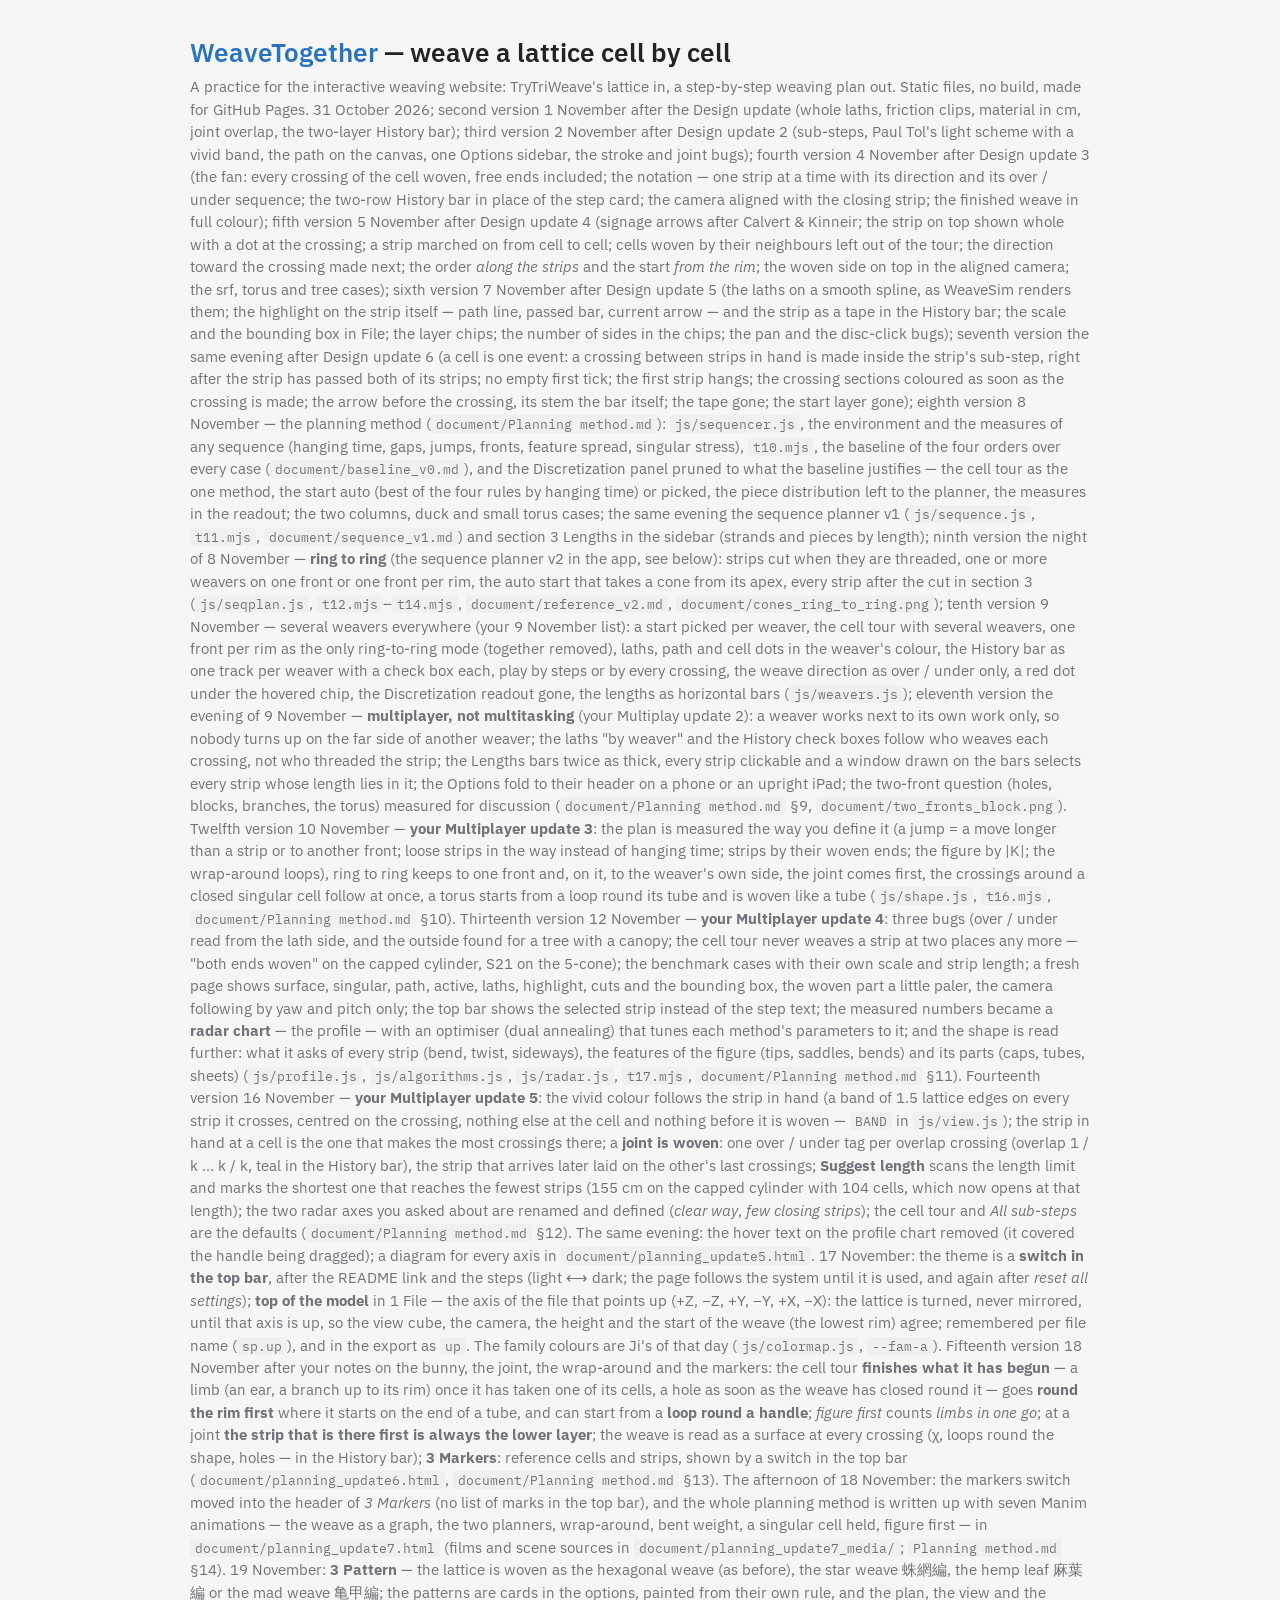
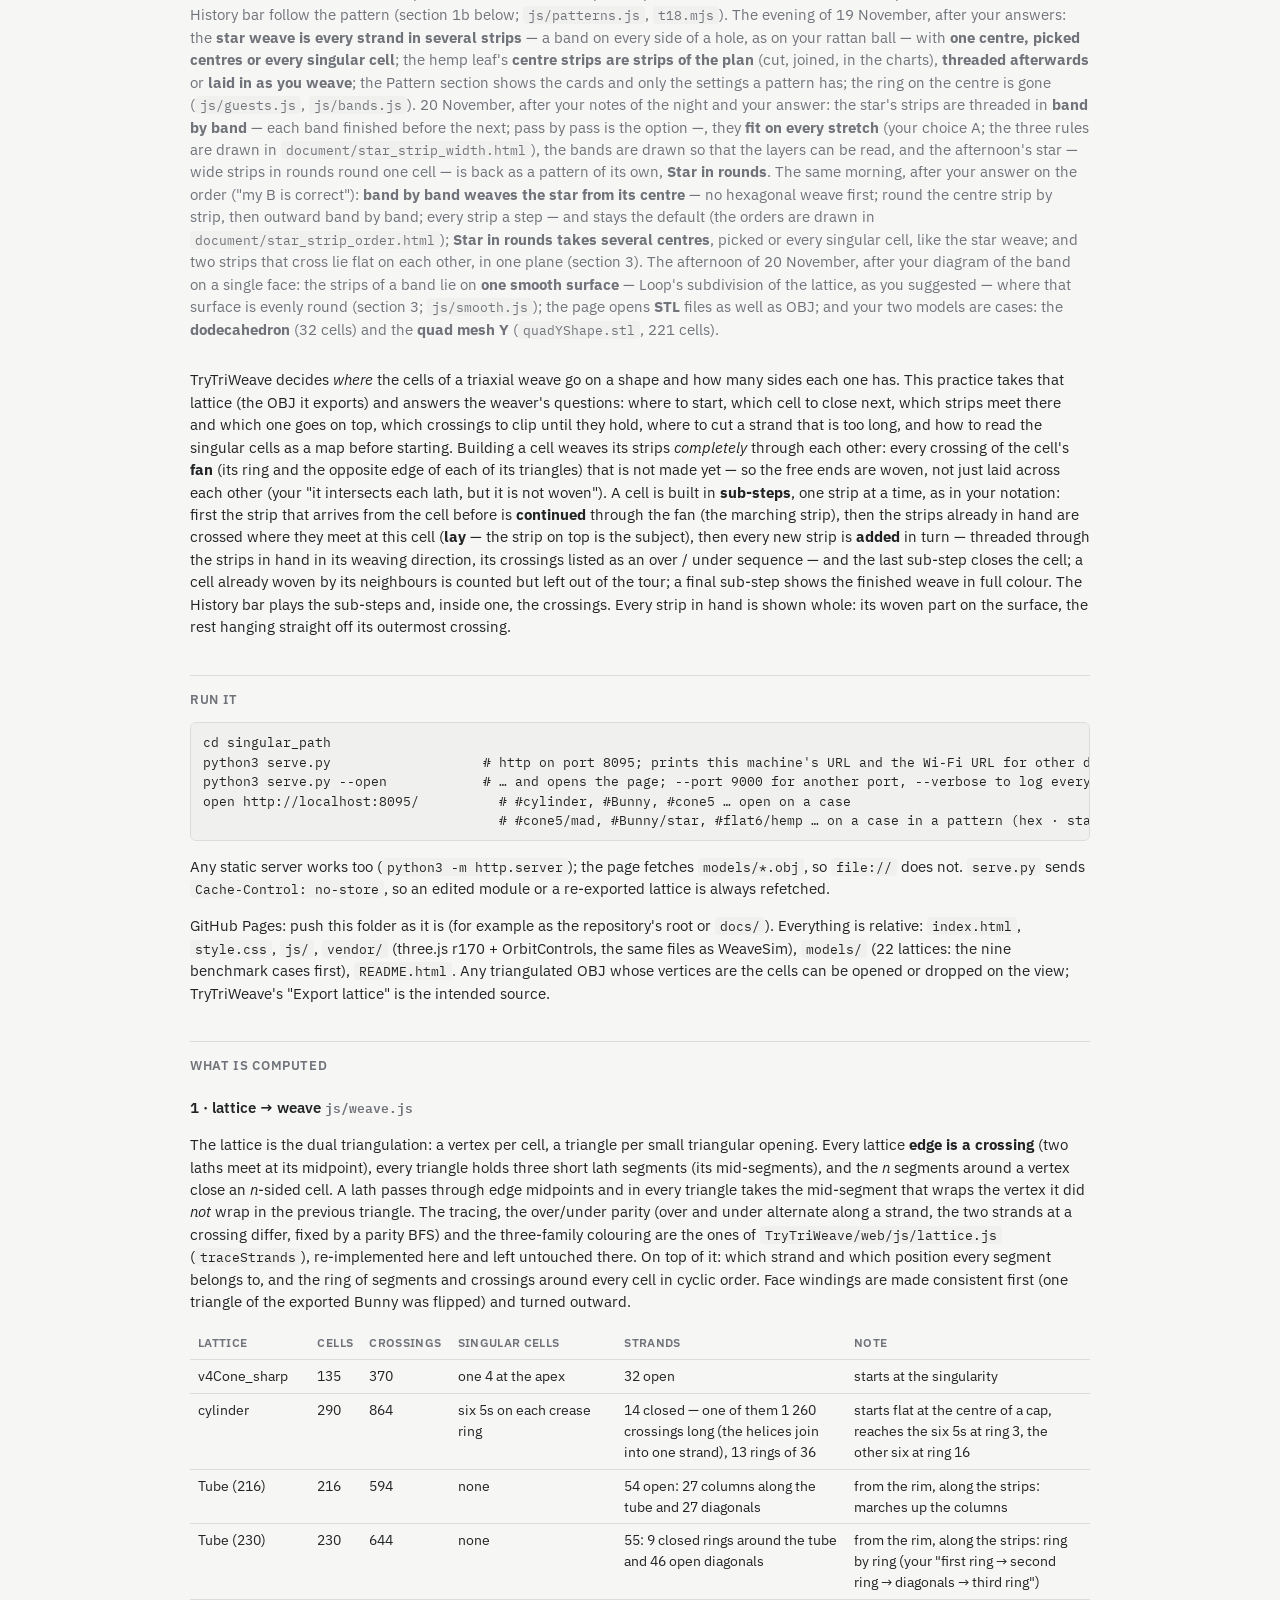
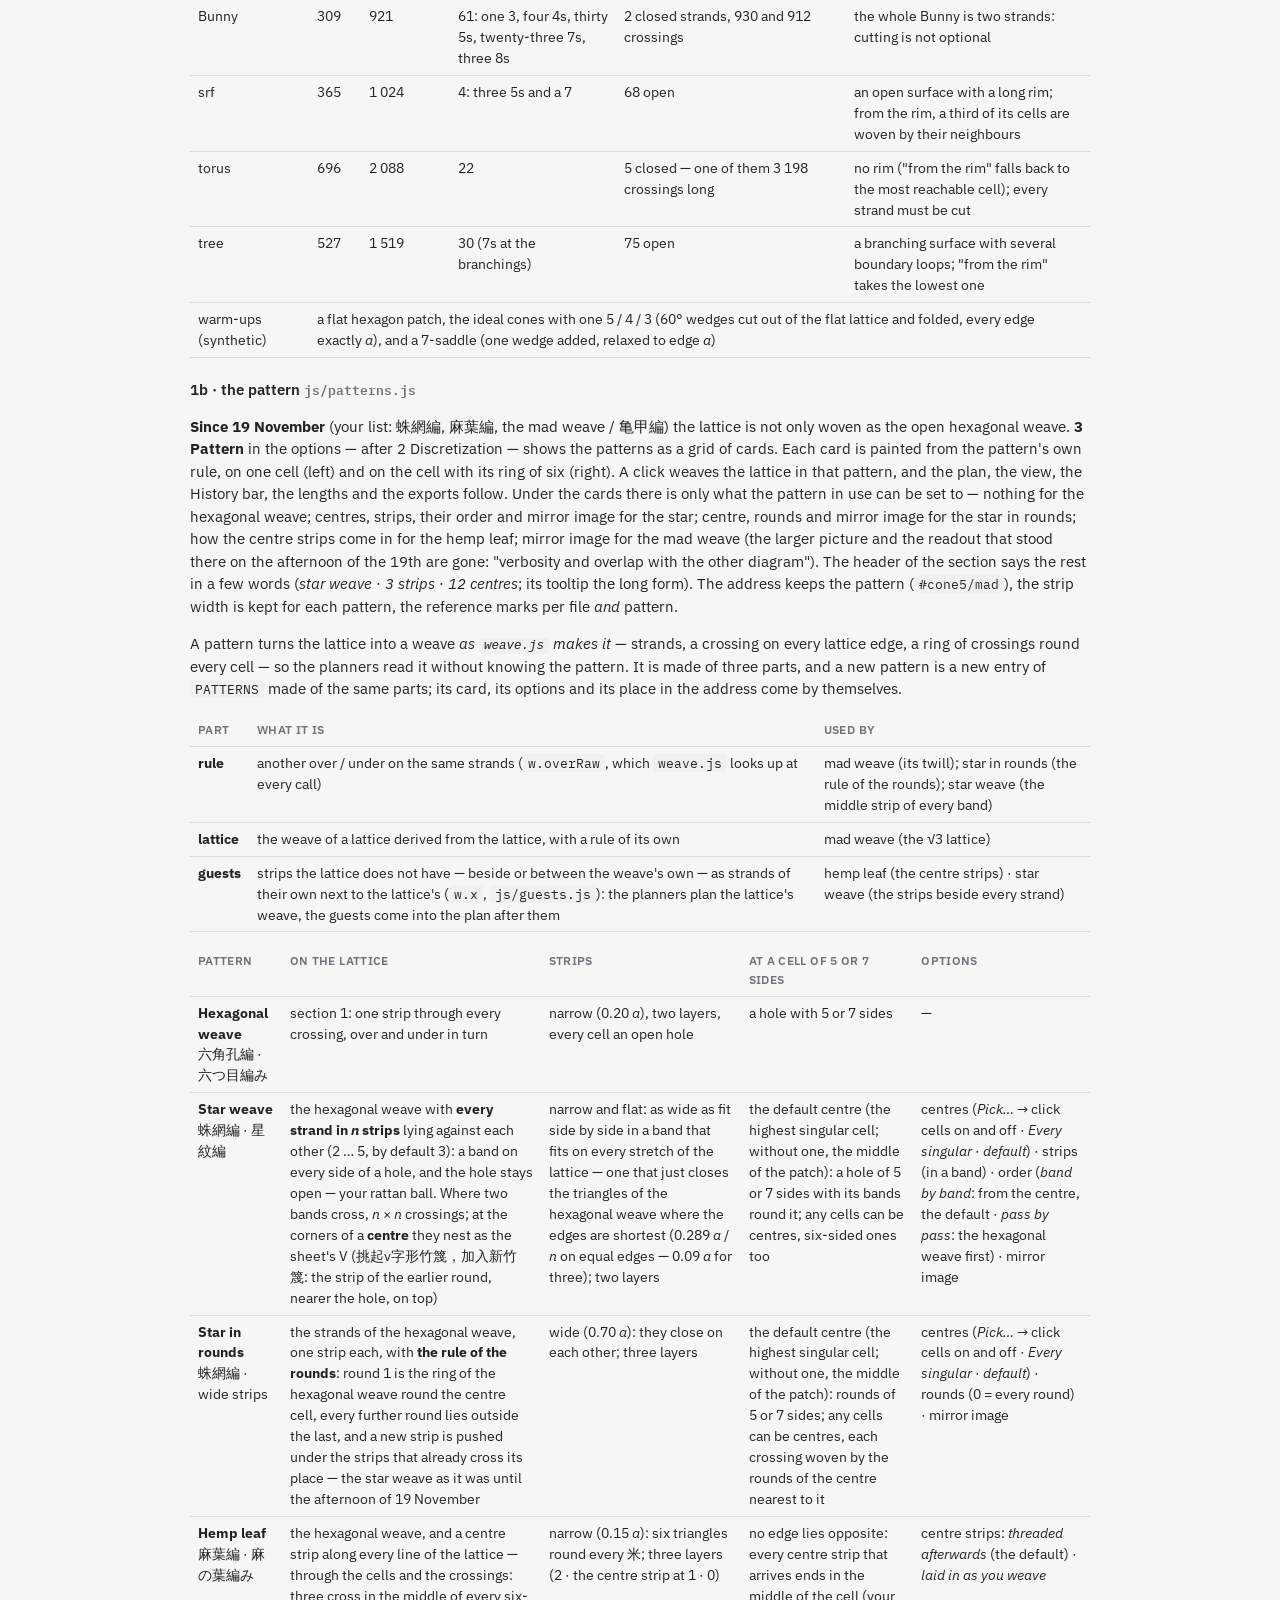
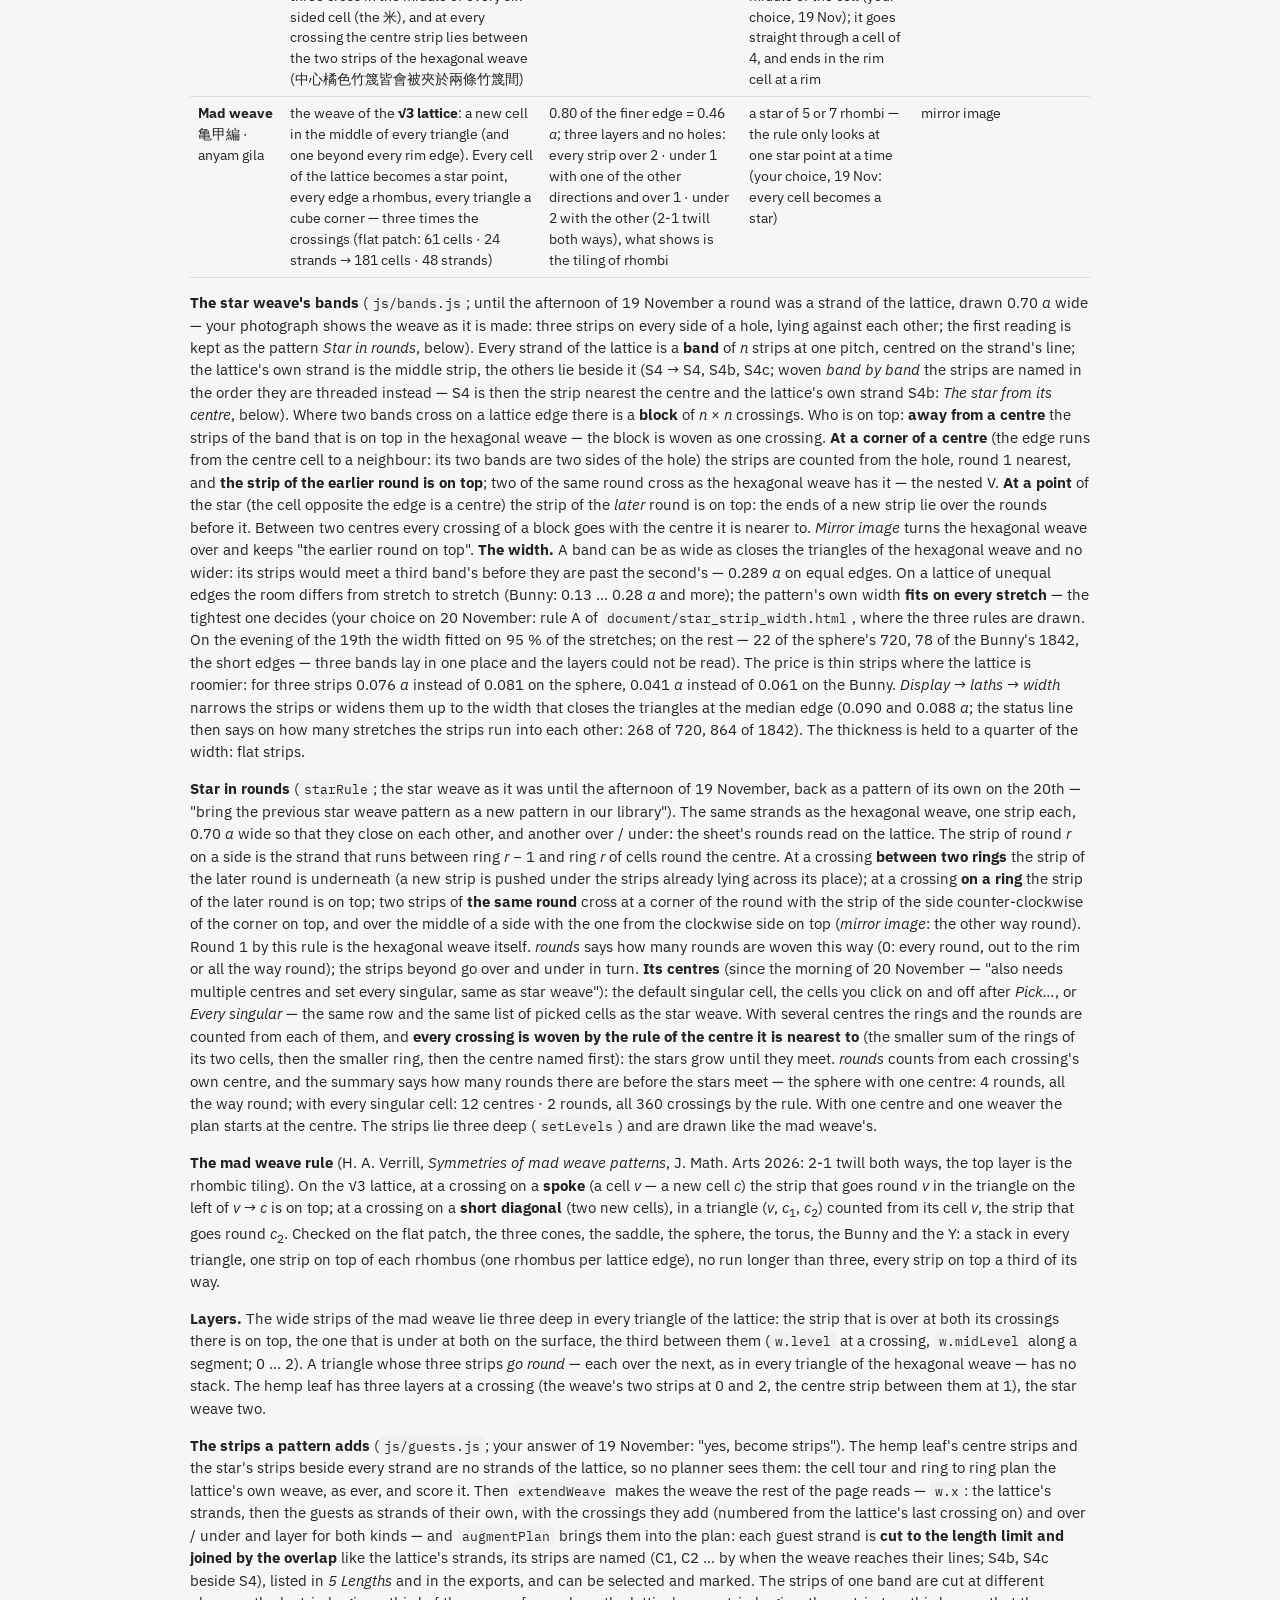
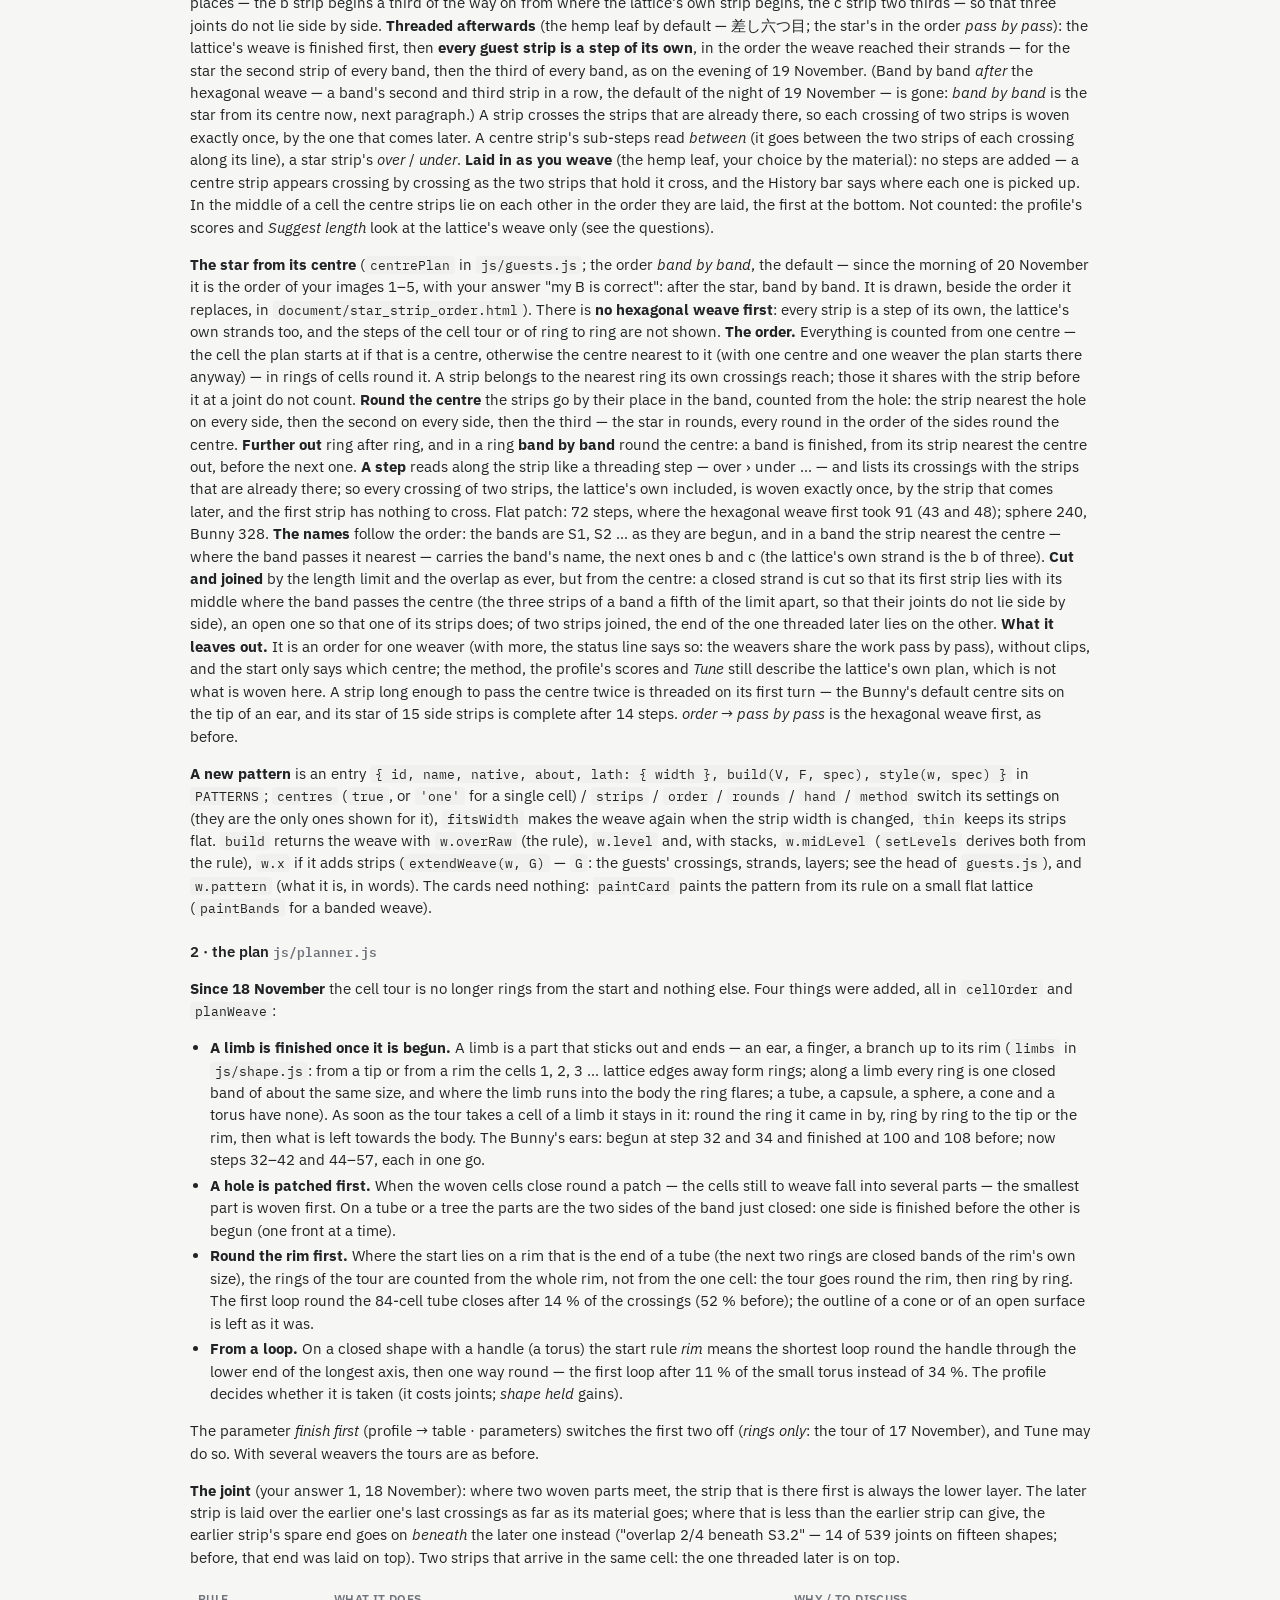
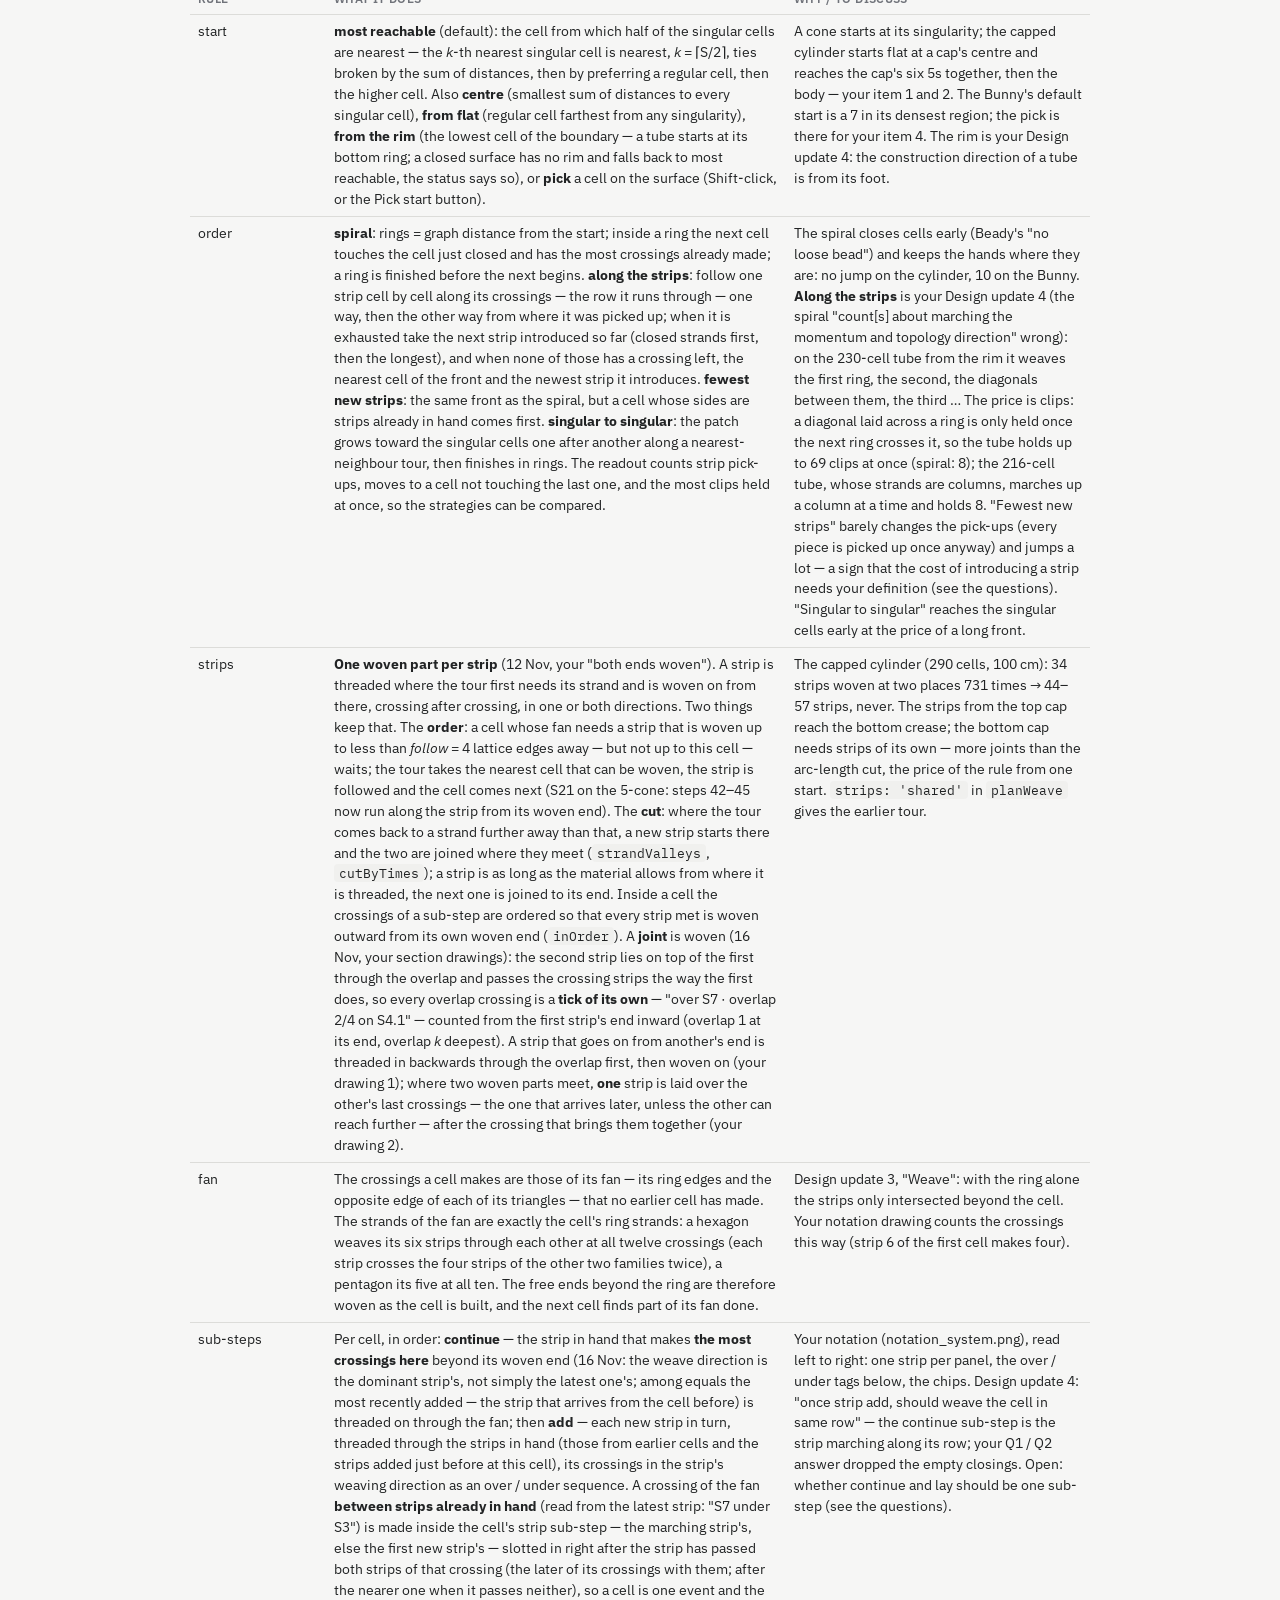
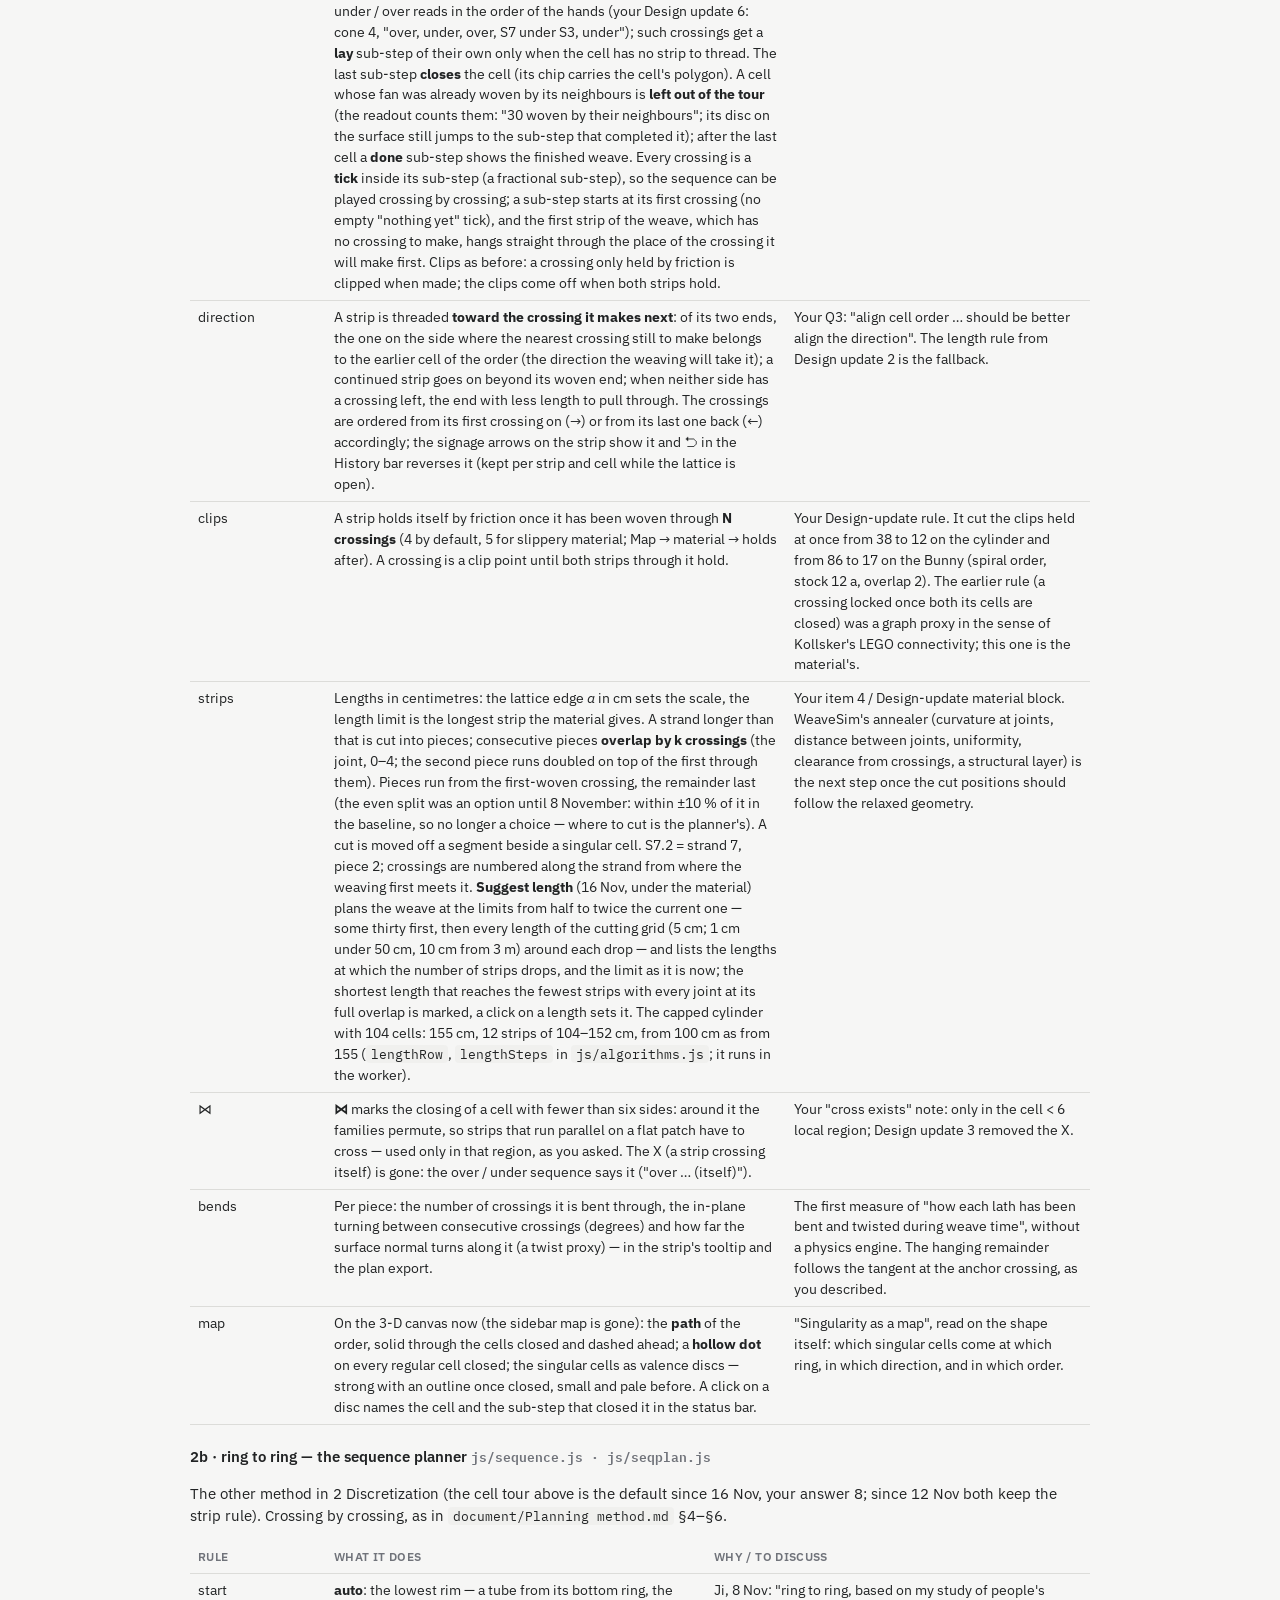
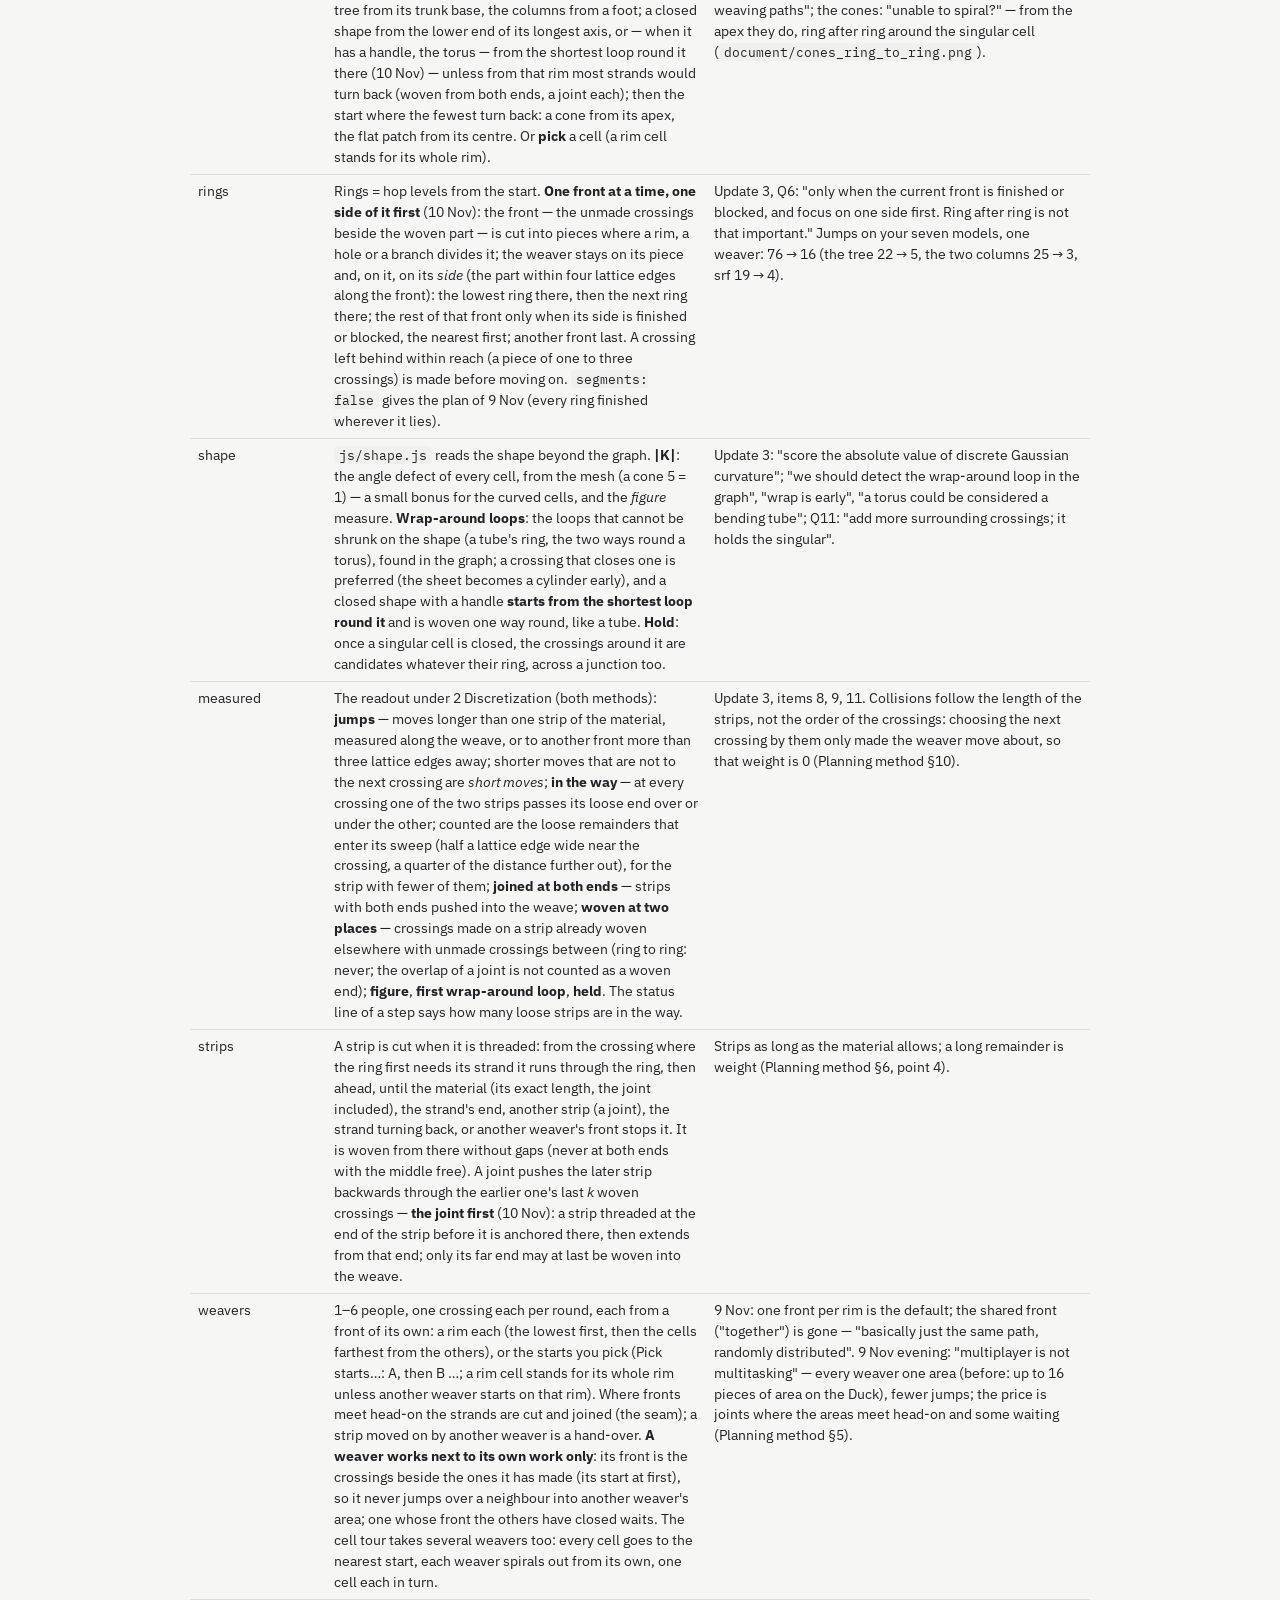
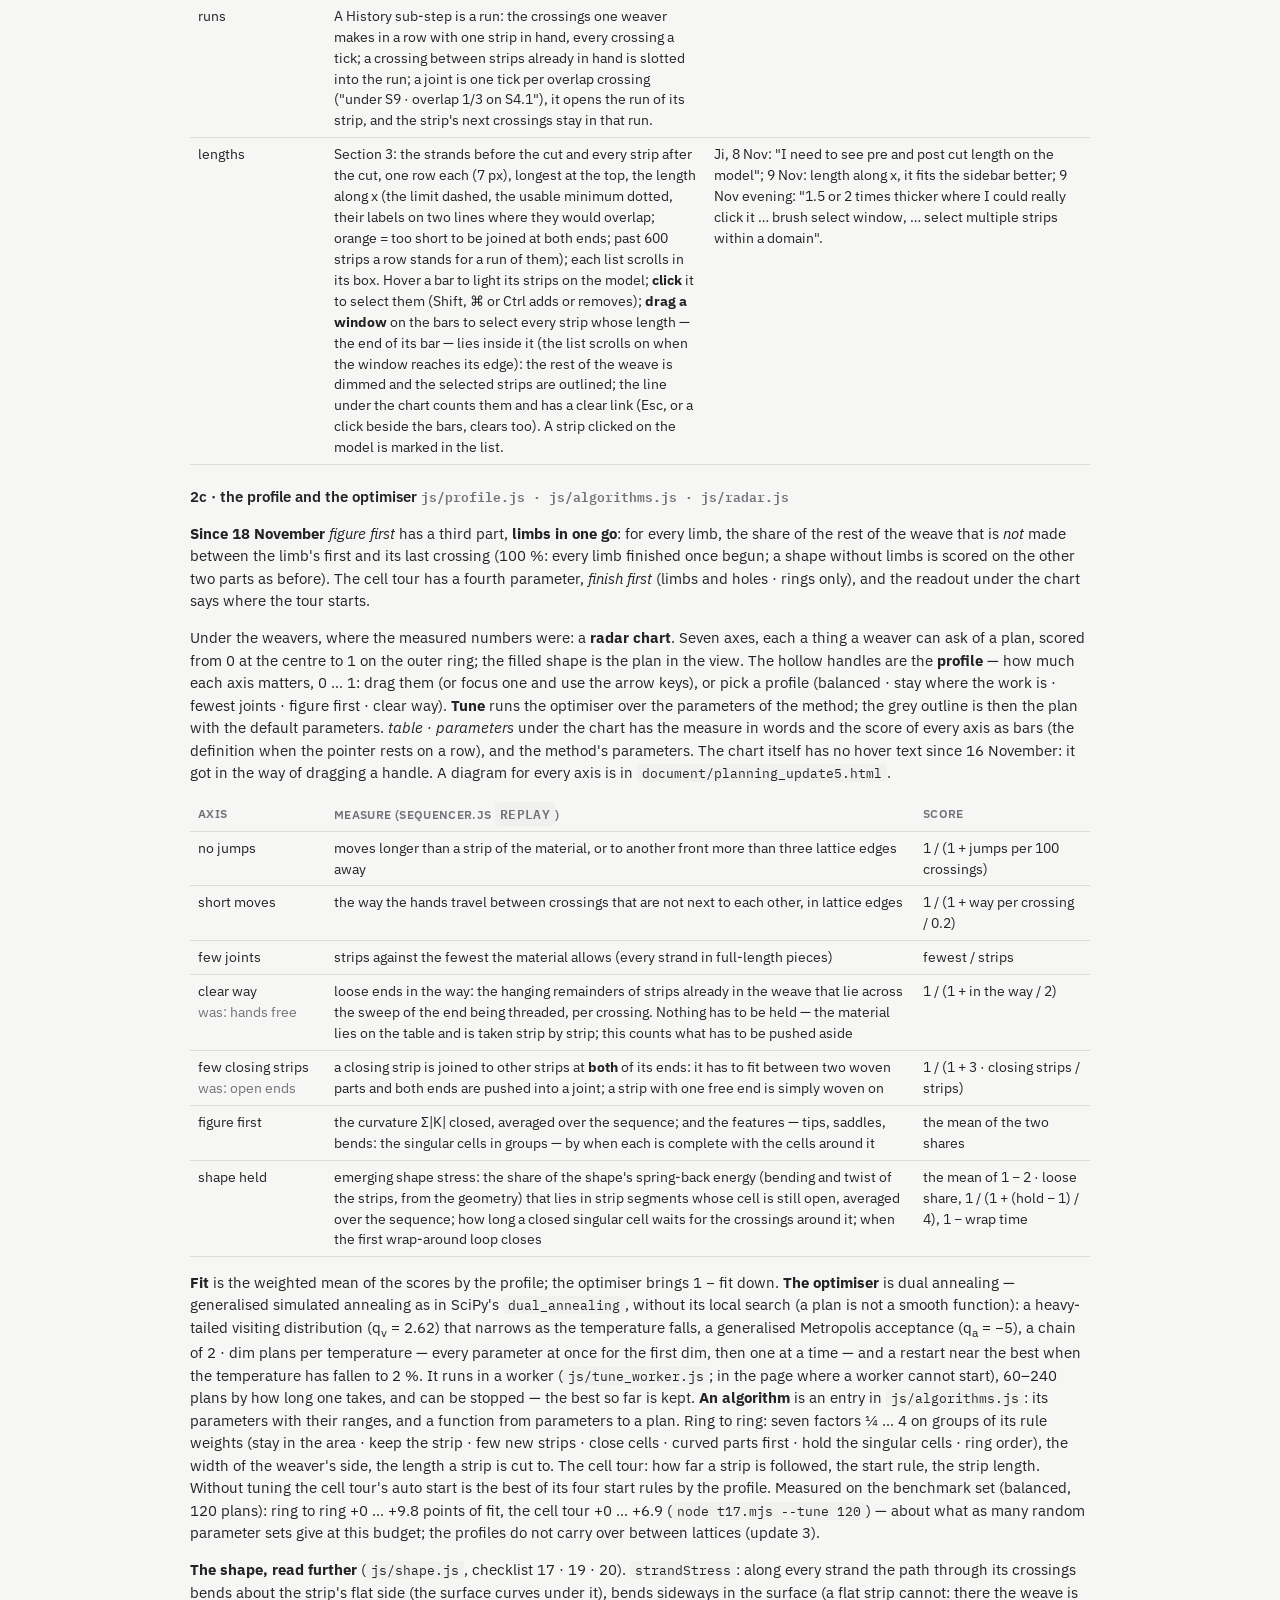
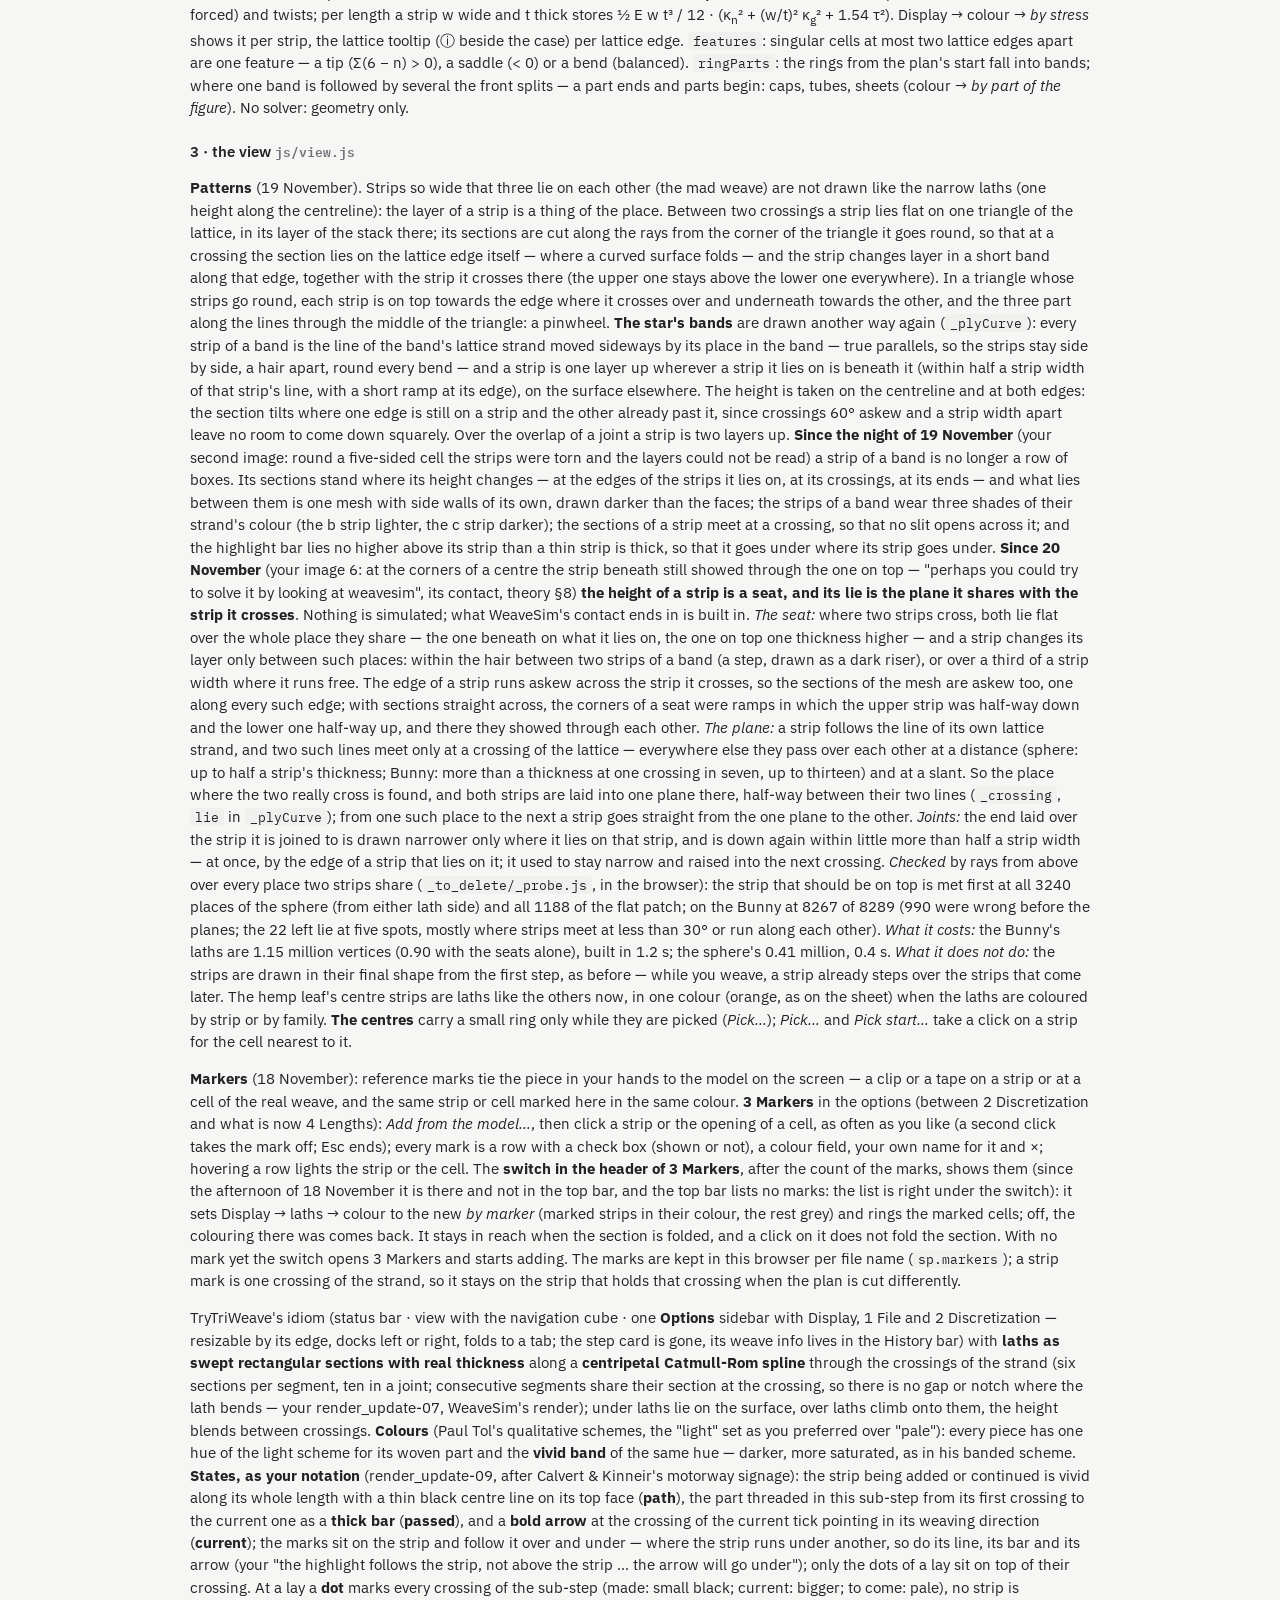
==== commit 35b86b58: "multi weaver planning and pattern weave feature." ====
--- a/README.html
+++ b/README.html
@@ -34,7 +34,7 @@
 <body>
 <main>
 <h1><span>WeaveTogether</span> — weave a lattice cell by cell</h1>
-<p class="sub">A practice for the interactive weaving website: TryTriWeave's lattice in, a step-by-step weaving plan out. Static files, no build, made for GitHub Pages. 31 October 2026; second version 1 November after the Design update (whole laths, friction clips, material in cm, joint overlap, the two-layer History bar); third version 2 November after Design update 2 (sub-steps, Paul Tol's light scheme with a vivid band, the path on the canvas, one Options sidebar, the stroke and joint bugs); fourth version 4 November after Design update 3 (the fan: every crossing of the cell woven, free ends included; the notation — one strip at a time with its direction and its over / under sequence; the two-row History bar in place of the step card; the camera aligned with the closing strip; the finished weave in full colour); fifth version 5 November after Design update 4 (signage arrows after Calvert &amp; Kinneir; the strip on top shown whole with a dot at the crossing; a strip marched on from cell to cell; cells woven by their neighbours left out of the tour; the direction toward the crossing made next; the order <i>along the strips</i> and the start <i>from the rim</i>; the woven side on top in the aligned camera; the srf, torus and tree cases); sixth version 7 November after Design update 5 (the laths on a smooth spline, as WeaveSim renders them; the highlight on the strip itself — path line, passed bar, current arrow — and the strip as a tape in the History bar; the scale and the bounding box in File; the layer chips; the number of sides in the chips; the pan and the disc-click bugs); seventh version the same evening after Design update 6 (a cell is one event: a crossing between strips in hand is made inside the strip's sub-step, right after the strip has passed both of its strips; no empty first tick; the first strip hangs; the crossing sections coloured as soon as the crossing is made; the arrow before the crossing, its stem the bar itself; the tape gone; the start layer gone).</p>
+<p class="sub">A practice for the interactive weaving website: TryTriWeave's lattice in, a step-by-step weaving plan out. Static files, no build, made for GitHub Pages. 31 October 2026; second version 1 November after the Design update (whole laths, friction clips, material in cm, joint overlap, the two-layer History bar); third version 2 November after Design update 2 (sub-steps, Paul Tol's light scheme with a vivid band, the path on the canvas, one Options sidebar, the stroke and joint bugs); fourth version 4 November after Design update 3 (the fan: every crossing of the cell woven, free ends included; the notation — one strip at a time with its direction and its over / under sequence; the two-row History bar in place of the step card; the camera aligned with the closing strip; the finished weave in full colour); fifth version 5 November after Design update 4 (signage arrows after Calvert &amp; Kinneir; the strip on top shown whole with a dot at the crossing; a strip marched on from cell to cell; cells woven by their neighbours left out of the tour; the direction toward the crossing made next; the order <i>along the strips</i> and the start <i>from the rim</i>; the woven side on top in the aligned camera; the srf, torus and tree cases); sixth version 7 November after Design update 5 (the laths on a smooth spline, as WeaveSim renders them; the highlight on the strip itself — path line, passed bar, current arrow — and the strip as a tape in the History bar; the scale and the bounding box in File; the layer chips; the number of sides in the chips; the pan and the disc-click bugs); seventh version the same evening after Design update 6 (a cell is one event: a crossing between strips in hand is made inside the strip's sub-step, right after the strip has passed both of its strips; no empty first tick; the first strip hangs; the crossing sections coloured as soon as the crossing is made; the arrow before the crossing, its stem the bar itself; the tape gone; the start layer gone); eighth version 8 November — the planning method (<code>document/Planning method.md</code>): <code>js/sequencer.js</code>, the environment and the measures of any sequence (hanging time, gaps, jumps, fronts, feature spread, singular stress), <code>t10.mjs</code>, the baseline of the four orders over every case (<code>document/baseline_v0.md</code>), and the Discretization panel pruned to what the baseline justifies — the cell tour as the one method, the start auto (best of the four rules by hanging time) or picked, the piece distribution left to the planner, the measures in the readout; the two columns, duck and small torus cases; the same evening the sequence planner v1 (<code>js/sequence.js</code>, <code>t11.mjs</code>, <code>document/sequence_v1.md</code>) and section 3 Lengths in the sidebar (strands and pieces by length); ninth version the night of 8 November — <b>ring to ring</b> (the sequence planner v2 in the app, see below): strips cut when they are threaded, one or more weavers on one front or one front per rim, the auto start that takes a cone from its apex, every strip after the cut in section 3 (<code>js/seqplan.js</code>, <code>t12.mjs</code>–<code>t14.mjs</code>, <code>document/reference_v2.md</code>, <code>document/cones_ring_to_ring.png</code>); tenth version 9 November — several weavers everywhere (your 9 November list): a start picked per weaver, the cell tour with several weavers, one front per rim as the only ring-to-ring mode (together removed), laths, path and cell dots in the weaver's colour, the History bar as one track per weaver with a check box each, play by steps or by every crossing, the weave direction as over / under only, a red dot under the hovered chip, the Discretization readout gone, the lengths as horizontal bars (<code>js/weavers.js</code>); eleventh version the evening of 9 November — <b>multiplayer, not multitasking</b> (your Multiplay update 2): a weaver works next to its own work only, so nobody turns up on the far side of another weaver; the laths "by weaver" and the History check boxes follow who weaves each crossing, not who threaded the strip; the Lengths bars twice as thick, every strip clickable and a window drawn on the bars selects every strip whose length lies in it; the Options fold to their header on a phone or an upright iPad; the two-front question (holes, blocks, branches, the torus) measured for discussion (<code>document/Planning method.md</code> §9, <code>document/two_fronts_block.png</code>). Twelfth version 10 November — <b>your Multiplayer update 3</b>: the plan is measured the way you define it (a jump = a move longer than a strip or to another front; loose strips in the way instead of hanging time; strips by their woven ends; the figure by |K|; the wrap-around loops), ring to ring keeps to one front and, on it, to the weaver's own side, the joint comes first, the crossings around a closed singular cell follow at once, a torus starts from a loop round its tube and is woven like a tube (<code>js/shape.js</code>, <code>t16.mjs</code>, <code>document/Planning method.md</code> §10). Thirteenth version 12 November — <b>your Multiplayer update 4</b>: three bugs (over / under read from the lath side, and the outside found for a tree with a canopy; the cell tour never weaves a strip at two places any more — "both ends woven" on the capped cylinder, S21 on the 5-cone); the benchmark cases with their own scale and strip length; a fresh page shows surface, singular, path, active, laths, highlight, cuts and the bounding box, the woven part a little paler, the camera following by yaw and pitch only; the top bar shows the selected strip instead of the step text; the measured numbers became a <b>radar chart</b> — the profile — with an optimiser (dual annealing) that tunes each method's parameters to it; and the shape is read further: what it asks of every strip (bend, twist, sideways), the features of the figure (tips, saddles, bends) and its parts (caps, tubes, sheets) (<code>js/profile.js</code>, <code>js/algorithms.js</code>, <code>js/radar.js</code>, <code>t17.mjs</code>, <code>document/Planning method.md</code> §11). Fourteenth version 16 November — <b>your Multiplayer update 5</b>: the vivid colour follows the strip in hand (a band of 1.5 lattice edges on every strip it crosses, centred on the crossing, nothing else at the cell and nothing before it is woven — <code>BAND</code> in <code>js/view.js</code>); the strip in hand at a cell is the one that makes the most crossings there; a <b>joint is woven</b>: one over / under tag per overlap crossing (overlap 1 / k … k / k, teal in the History bar), the strip that arrives later laid on the other's last crossings; <b>Suggest length</b> scans the length limit and marks the shortest one that reaches the fewest strips (155 cm on the capped cylinder with 104 cells, which now opens at that length); the two radar axes you asked about are renamed and defined (<i>clear way</i>, <i>few closing strips</i>); the cell tour and <i>All sub-steps</i> are the defaults (<code>document/Planning method.md</code> §12). The same evening: the hover text on the profile chart removed (it covered the handle being dragged); a diagram for every axis in <code>document/planning_update5.html</code>. 17 November: the theme is a <b>switch in the top bar</b>, after the README link and the steps (light ⟷ dark; the page follows the system until it is used, and again after <i>reset all settings</i>); <b>top of the model</b> in 1 File — the axis of the file that points up (+Z, −Z, +Y, −Y, +X, −X): the lattice is turned, never mirrored, until that axis is up, so the view cube, the camera, the height and the start of the weave (the lowest rim) agree; remembered per file name (<code>sp.up</code>), and in the export as <code>up</code>. The family colours are Ji's of that day (<code>js/colormap.js</code>, <code>--fam-a</code>). Fifteenth version 18 November after your notes on the bunny, the joint, the wrap-around and the markers: the cell tour <b>finishes what it has begun</b> — a limb (an ear, a branch up to its rim) once it has taken one of its cells, a hole as soon as the weave has closed round it — goes <b>round the rim first</b> where it starts on the end of a tube, and can start from a <b>loop round a handle</b>; <i>figure first</i> counts <i>limbs in one go</i>; at a joint <b>the strip that is there first is always the lower layer</b>; the weave is read as a surface at every crossing (χ, loops round the shape, holes — in the History bar); <b>3 Markers</b>: reference cells and strips, shown by a switch in the top bar (<code>document/planning_update6.html</code>, <code>document/Planning method.md</code> §13). The afternoon of 18 November: the markers switch moved into the header of <i>3 Markers</i> (no list of marks in the top bar), and the whole planning method is written up with seven Manim animations — the weave as a graph, the two planners, wrap-around, bent weight, a singular cell held, figure first — in <code>document/planning_update7.html</code> (films and scene sources in <code>document/planning_update7_media/</code>; <code>Planning method.md</code> §14). 19 November: <b>3 Pattern</b> — the lattice is woven as the hexagonal weave (as before), the star weave 蛛網編, the hemp leaf 麻葉編 or the mad weave 亀甲編; the patterns are cards in the options, painted from their own rule, and the plan, the view and the History bar follow the pattern (section 1b below; <code>js/patterns.js</code>, <code>t18.mjs</code>). The evening of 19 November, after your answers: the <b>star weave is every strand in several strips</b> — a band on every side of a hole, as on your rattan ball — with <b>one centre, picked centres or every singular cell</b>; the hemp leaf's <b>centre strips are strips of the plan</b> (cut, joined, in the charts), <b>threaded afterwards</b> or <b>laid in as you weave</b>; the Pattern section shows the cards and only the settings a pattern has; the ring on the centre is gone (<code>js/guests.js</code>, <code>js/bands.js</code>). 20 November, after your notes of the night and your answer: the star's strips are threaded in <b>band by band</b> — each band finished before the next; pass by pass is the option —, they <b>fit on every stretch</b> (your choice A; the three rules are drawn in <code>document/star_strip_width.html</code>), the bands are drawn so that the layers can be read, and the afternoon's star — wide strips in rounds round one cell — is back as a pattern of its own, <b>Star in rounds</b>. The same morning, after your answer on the order ("my B is correct"): <b>band by band weaves the star from its centre</b> — no hexagonal weave first; round the centre strip by strip, then outward band by band; every strip a step — and stays the default (the orders are drawn in <code>document/star_strip_order.html</code>); <b>Star in rounds takes several centres</b>, picked or every singular cell, like the star weave; and two strips that cross lie flat on each other, in one plane (section 3). The afternoon of 20 November, after your diagram of the band on a single face: the strips of a band lie on <b>one smooth surface</b> — Loop's subdivision of the lattice, as you suggested — where that surface is evenly round (section 3; <code>js/smooth.js</code>); the page opens <b>STL</b> files as well as OBJ; and your two models are cases: the <b>dodecahedron</b> (32 cells) and the <b>quad mesh Y</b> (<code>quadYShape.stl</code>, 221 cells).</p>
 
 <p>TryTriWeave decides <em>where</em> the cells of a triaxial weave go on a shape and how many sides each one has. This practice takes that lattice (the OBJ it exports) and answers the weaver's questions: where to start, which cell to close next, which strips meet there and which one goes on top, which crossings to clip until they hold, where to cut a strand that is too long, and how to read the singular cells as a map before starting. Building a cell weaves its strips <em>completely</em> through each other: every crossing of the cell's <b>fan</b> (its ring and the opposite edge of each of its triangles) that is not made yet — so the free ends are woven, not just laid across each other (your "it intersects each lath, but it is not woven"). A cell is built in <b>sub-steps</b>, one strip at a time, as in your notation: first the strip that arrives from the cell before is <b>continued</b> through the fan (the marching strip), then the strips already in hand are crossed where they meet at this cell (<b>lay</b> — the strip on top is the subject), then every new strip is <b>added</b> in turn — threaded through the strips in hand in its weaving direction, its crossings listed as an over / under sequence — and the last sub-step closes the cell; a cell already woven by its neighbours is counted but left out of the tour; a final sub-step shows the finished weave in full colour. The History bar plays the sub-steps and, inside one, the crossings. Every strip in hand is shown whole: its woven part on the surface, the rest hanging straight off its outermost crossing.</p>
 
@@ -42,9 +42,10 @@
 <pre>cd singular_path
 python3 serve.py                   # http on port 8095; prints this machine's URL and the Wi-Fi URL for other devices
 python3 serve.py --open            # … and opens the page; --port 9000 for another port, --verbose to log every request
-open http://localhost:8095/          # #cylinder, #Bunny, #cone5 … open on a case</pre>
+open http://localhost:8095/          # #cylinder, #Bunny, #cone5 … open on a case
+                                     # #cone5/mad, #Bunny/star, #flat6/hemp … on a case in a pattern (hex · star · rounds · hemp · mad)</pre>
 <p>Any static server works too (<code>python3 -m http.server</code>); the page fetches <code>models/*.obj</code>, so <code>file://</code> does not. <code>serve.py</code> sends <code>Cache-Control: no-store</code>, so an edited module or a re-exported lattice is always refetched.</p>
-<p>GitHub Pages: push this folder as it is (for example as the repository's root or <code>docs/</code>). Everything is relative: <code>index.html</code>, <code>style.css</code>, <code>js/</code>, <code>vendor/</code> (three.js r170 + OrbitControls, the same files as WeaveSim), <code>models/</code> (the eight lattices), <code>README.html</code>. Any triangulated OBJ whose vertices are the cells can be opened or dropped on the view; TryTriWeave's "Export lattice" is the intended source.</p>
+<p>GitHub Pages: push this folder as it is (for example as the repository's root or <code>docs/</code>). Everything is relative: <code>index.html</code>, <code>style.css</code>, <code>js/</code>, <code>vendor/</code> (three.js r170 + OrbitControls, the same files as WeaveSim), <code>models/</code> (22 lattices: the nine benchmark cases first), <code>README.html</code>. Any triangulated OBJ whose vertices are the cells can be opened or dropped on the view; TryTriWeave's "Export lattice" is the intended source.</p>
 
 <h2>What is computed</h2>
 <h3>1 · lattice → weave <span class="mono dim">js/weave.js</span></h3>
@@ -62,28 +63,101 @@
 <tr><td>warm-ups (synthetic)</td><td colspan="5">a flat hexagon patch, the ideal cones with one 5 / 4 / 3 (60° wedges cut out of the flat lattice and folded, every edge exactly <i>a</i>), and a 7-saddle (one wedge added, relaxed to edge <i>a</i>)</td></tr>
 </table>
 
+<h3>1b · the pattern <span class="mono dim">js/patterns.js</span></h3>
+<p><b>Since 19 November</b> (your list: 蛛網編, 麻葉編, the mad weave / 亀甲編) the lattice is not only woven as the open hexagonal weave. <b>3 Pattern</b> in the options — after 2 Discretization — shows the patterns as a grid of cards. Each card is painted from the pattern's own rule, on one cell (left) and on the cell with its ring of six (right). A click weaves the lattice in that pattern, and the plan, the view, the History bar, the lengths and the exports follow. Under the cards there is only what the pattern in use can be set to — nothing for the hexagonal weave; centres, strips, their order and mirror image for the star; centre, rounds and mirror image for the star in rounds; how the centre strips come in for the hemp leaf; mirror image for the mad weave (the larger picture and the readout that stood there on the afternoon of the 19th are gone: "verbosity and overlap with the other diagram"). The header of the section says the rest in a few words (<i>star weave · 3 strips · 12 centres</i>; its tooltip the long form). The address keeps the pattern (<code>#cone5/mad</code>), the strip width is kept for each pattern, the reference marks per file <em>and</em> pattern.</p>
+<p>A pattern turns the lattice into a weave <em>as <code>weave.js</code> makes it</em> — strands, a crossing on every lattice edge, a ring of crossings round every cell — so the planners read it without knowing the pattern. It is made of three parts, and a new pattern is a new entry of <code>PATTERNS</code> made of the same parts; its card, its options and its place in the address come by themselves.</p>
+<table>
+<tr><th>part</th><th>what it is</th><th>used by</th></tr>
+<tr><td><b>rule</b></td><td>another over / under on the same strands (<code>w.overRaw</code>, which <code>weave.js</code> looks up at every call)</td><td>mad weave (its twill); star in rounds (the rule of the rounds); star weave (the middle strip of every band)</td></tr>
+<tr><td><b>lattice</b></td><td>the weave of a lattice derived from the lattice, with a rule of its own</td><td>mad weave (the √3 lattice)</td></tr>
+<tr><td><b>guests</b></td><td>strips the lattice does not have — beside or between the weave's own — as strands of their own next to the lattice's (<code>w.x</code>, <code>js/guests.js</code>): the planners plan the lattice's weave, the guests come into the plan after them</td><td>hemp leaf (the centre strips) · star weave (the strips beside every strand)</td></tr>
+</table>
+<table>
+<tr><th>pattern</th><th>on the lattice</th><th>strips</th><th>at a cell of 5 or 7 sides</th><th>options</th></tr>
+<tr><td><b>Hexagonal weave</b><br>六角孔編 · 六つ目編み</td><td>section 1: one strip through every crossing, over and under in turn</td><td>narrow (0.20 <i>a</i>), two layers, every cell an open hole</td><td>a hole with 5 or 7 sides</td><td>—</td></tr>
+<tr><td><b>Star weave</b><br>蛛網編 · 星紋編</td><td>the hexagonal weave with <b>every strand in <i>n</i> strips</b> lying against each other (2 … 5, by default 3): a band on every side of a hole, and the hole stays open — your rattan ball. Where two bands cross, <i>n</i> × <i>n</i> crossings; at the corners of a <b>centre</b> they nest as the sheet's V (挑起v字形竹篾，加入新竹篾: the strip of the earlier round, nearer the hole, on top)</td><td>narrow and flat: as wide as fit side by side in a band that fits on every stretch of the lattice — one that just closes the triangles of the hexagonal weave where the edges are shortest (0.289 <i>a</i> / <i>n</i> on equal edges — 0.09 <i>a</i> for three); two layers</td><td>the default centre (the highest singular cell; without one, the middle of the patch): a hole of 5 or 7 sides with its bands round it; any cells can be centres, six-sided ones too</td><td>centres (<i>Pick…</i> → click cells on and off · <i>Every singular</i> · <i>default</i>) · strips (in a band) · order (<i>band by band</i>: from the centre, the default · <i>pass by pass</i>: the hexagonal weave first) · mirror image</td></tr>
+<tr><td><b>Star in rounds</b><br>蛛網編 · wide strips</td><td>the strands of the hexagonal weave, one strip each, with <b>the rule of the rounds</b>: round 1 is the ring of the hexagonal weave round the centre cell, every further round lies outside the last, and a new strip is pushed under the strips that already cross its place — the star weave as it was until the afternoon of 19 November</td><td>wide (0.70 <i>a</i>): they close on each other; three layers</td><td>the default centre (the highest singular cell; without one, the middle of the patch): rounds of 5 or 7 sides; any cells can be centres, each crossing woven by the rounds of the centre nearest to it</td><td>centres (<i>Pick…</i> → click cells on and off · <i>Every singular</i> · <i>default</i>) · rounds (0 = every round) · mirror image</td></tr>
+<tr><td><b>Hemp leaf</b><br>麻葉編 · 麻の葉編み</td><td>the hexagonal weave, and a centre strip along every line of the lattice — through the cells and the crossings: three cross in the middle of every six-sided cell (the 米), and at every crossing the centre strip lies between the two strips of the hexagonal weave (中心橘色竹篾皆會被夾於兩條竹篾間)</td><td>narrow (0.15 <i>a</i>): six triangles round every 米; three layers (2 · the centre strip at 1 · 0)</td><td>no edge lies opposite: every centre strip that arrives ends in the middle of the cell (your choice, 19 Nov); it goes straight through a cell of 4, and ends in the rim cell at a rim</td><td>centre strips: <i>threaded afterwards</i> (the default) · <i>laid in as you weave</i></td></tr>
+<tr><td><b>Mad weave</b><br>亀甲編 · anyam gila</td><td>the weave of the <b>√3 lattice</b>: a new cell in the middle of every triangle (and one beyond every rim edge). Every cell of the lattice becomes a star point, every edge a rhombus, every triangle a cube corner — three times the crossings (flat patch: 61 cells · 24 strands → 181 cells · 48 strands)</td><td>0.80 of the finer edge = 0.46 <i>a</i>; three layers and no holes: every strip over 2 · under 1 with one of the other directions and over 1 · under 2 with the other (2-1 twill both ways), what shows is the tiling of rhombi</td><td>a star of 5 or 7 rhombi — the rule only looks at one star point at a time (your choice, 19 Nov: every cell becomes a star)</td><td>mirror image</td></tr>
+</table>
+<p><b>The star weave's bands</b> (<code>js/bands.js</code>; until the afternoon of 19 November a round was a strand of the lattice, drawn 0.70 <i>a</i> wide — your photograph shows the weave as it is made: three strips on every side of a hole, lying against each other; the first reading is kept as the pattern <i>Star in rounds</i>, below). Every strand of the lattice is a <b>band</b> of <i>n</i> strips at one pitch, centred on the strand's line; the lattice's own strand is the middle strip, the others lie beside it (S4 → S4, S4b, S4c; woven <i>band by band</i> the strips are named in the order they are threaded instead — S4 is then the strip nearest the centre and the lattice's own strand S4b: <i>The star from its centre</i>, below). Where two bands cross on a lattice edge there is a <b>block</b> of <i>n</i> × <i>n</i> crossings. Who is on top: <b>away from a centre</b> the strips of the band that is on top in the hexagonal weave — the block is woven as one crossing. <b>At a corner of a centre</b> (the edge runs from the centre cell to a neighbour: its two bands are two sides of the hole) the strips are counted from the hole, round 1 nearest, and <b>the strip of the earlier round is on top</b>; two of the same round cross as the hexagonal weave has it — the nested V. <b>At a point</b> of the star (the cell opposite the edge is a centre) the strip of the <em>later</em> round is on top: the ends of a new strip lie over the rounds before it. Between two centres every crossing of a block goes with the centre it is nearer to. <i>Mirror image</i> turns the hexagonal weave over and keeps "the earlier round on top". <b>The width.</b> A band can be as wide as closes the triangles of the hexagonal weave and no wider: its strips would meet a third band's before they are past the second's — 0.289 <i>a</i> on equal edges. On a lattice of unequal edges the room differs from stretch to stretch (Bunny: 0.13 … 0.28 <i>a</i> and more); the pattern's own width <b>fits on every stretch</b> — the tightest one decides (your choice on 20 November: rule A of <code>document/star_strip_width.html</code>, where the three rules are drawn. On the evening of the 19th the width fitted on 95 % of the stretches; on the rest — 22 of the sphere's 720, 78 of the Bunny's 1842, the short edges — three bands lay in one place and the layers could not be read). The price is thin strips where the lattice is roomier: for three strips 0.076 <i>a</i> instead of 0.081 on the sphere, 0.041 <i>a</i> instead of 0.061 on the Bunny. <i>Display → laths → width</i> narrows the strips or widens them up to the width that closes the triangles at the median edge (0.090 and 0.088 <i>a</i>; the status line then says on how many stretches the strips run into each other: 268 of 720, 864 of 1842). The thickness is held to a quarter of the width: flat strips.</p>
+<p><b>Star in rounds</b> (<code>starRule</code>; the star weave as it was until the afternoon of 19 November, back as a pattern of its own on the 20th — "bring the previous star weave pattern as a new pattern in our library"). The same strands as the hexagonal weave, one strip each, 0.70 <i>a</i> wide so that they close on each other, and another over / under: the sheet's rounds read on the lattice. The strip of round <i>r</i> on a side is the strand that runs between ring <i>r</i> − 1 and ring <i>r</i> of cells round the centre. At a crossing <b>between two rings</b> the strip of the later round is underneath (a new strip is pushed under the strips already lying across its place); at a crossing <b>on a ring</b> the strip of the later round is on top; two strips of <b>the same round</b> cross at a corner of the round with the strip of the side counter-clockwise of the corner on top, and over the middle of a side with the one from the clockwise side on top (<i>mirror image</i>: the other way round). Round 1 by this rule is the hexagonal weave itself. <i>rounds</i> says how many rounds are woven this way (0: every round, out to the rim or all the way round); the strips beyond go over and under in turn. <b>Its centres</b> (since the morning of 20 November — "also needs multiple centres and set every singular, same as star weave"): the default singular cell, the cells you click on and off after <i>Pick…</i>, or <i>Every singular</i> — the same row and the same list of picked cells as the star weave. With several centres the rings and the rounds are counted from each of them, and <b>every crossing is woven by the rule of the centre it is nearest to</b> (the smaller sum of the rings of its two cells, then the smaller ring, then the centre named first): the stars grow until they meet. <i>rounds</i> counts from each crossing's own centre, and the summary says how many rounds there are before the stars meet — the sphere with one centre: 4 rounds, all the way round; with every singular cell: 12 centres · 2 rounds, all 360 crossings by the rule. With one centre and one weaver the plan starts at the centre. The strips lie three deep (<code>setLevels</code>) and are drawn like the mad weave's.</p>
+<p><b>The mad weave rule</b> (H. A. Verrill, <i>Symmetries of mad weave patterns</i>, J. Math. Arts 2026: 2-1 twill both ways, the top layer is the rhombic tiling). On the √3 lattice, at a crossing on a <b>spoke</b> (a cell <i>v</i> — a new cell <i>c</i>) the strip that goes round <i>v</i> in the triangle on the left of <i>v</i> → <i>c</i> is on top; at a crossing on a <b>short diagonal</b> (two new cells), in a triangle (<i>v</i>, <i>c</i><sub>1</sub>, <i>c</i><sub>2</sub>) counted from its cell <i>v</i>, the strip that goes round <i>c</i><sub>2</sub>. Checked on the flat patch, the three cones, the saddle, the sphere, the torus, the Bunny and the Y: a stack in every triangle, one strip on top of each rhombus (one rhombus per lattice edge), no run longer than three, every strip on top a third of its way.</p>
+<p><b>Layers.</b> The wide strips of the mad weave lie three deep in every triangle of the lattice: the strip that is over at both its crossings there is on top, the one that is under at both on the surface, the third between them (<code>w.level</code> at a crossing, <code>w.midLevel</code> along a segment; 0 … 2). A triangle whose three strips <em>go round</em> — each over the next, as in every triangle of the hexagonal weave — has no stack. The hemp leaf has three layers at a crossing (the weave's two strips at 0 and 2, the centre strip between them at 1), the star weave two.</p>
+<p><b>The strips a pattern adds</b> (<code>js/guests.js</code>; your answer of 19 November: "yes, become strips"). The hemp leaf's centre strips and the star's strips beside every strand are no strands of the lattice, so no planner sees them: the cell tour and ring to ring plan the lattice's own weave, as ever, and score it. Then <code>extendWeave</code> makes the weave the rest of the page reads — <code>w.x</code>: the lattice's strands, then the guests as strands of their own, with the crossings they add (numbered from the lattice's last crossing on) and over / under and layer for both kinds — and <code>augmentPlan</code> brings them into the plan: each guest strand is <b>cut to the length limit and joined by the overlap</b> like the lattice's strands, its strips are named (C1, C2 … by when the weave reaches their lines; S4b, S4c beside S4), listed in <i>5 Lengths</i> and in the exports, and can be selected and marked. The strips of one band are cut at different places — the b strip begins a third of the way on from where the lattice's own strip begins, the c strip two thirds — so that three joints do not lie side by side. <b>Threaded afterwards</b> (the hemp leaf by default — 差し六つ目; the star's in the order <i>pass by pass</i>): the lattice's weave is finished first, then <b>every guest strip is a step of its own</b>, in the order the weave reached their strands — for the star the second strip of every band, then the third of every band, as on the evening of 19 November. (Band by band <em>after</em> the hexagonal weave — a band's second and third strip in a row, the default of the night of 19 November — is gone: <i>band by band</i> is the star from its centre now, next paragraph.) A strip crosses the strips that are already there, so each crossing of two strips is woven exactly once, by the one that comes later. A centre strip's sub-steps read <i>between</i> (it goes between the two strips of each crossing along its line), a star strip's <i>over</i> / <i>under</i>. <b>Laid in as you weave</b> (the hemp leaf, your choice by the material): no steps are added — a centre strip appears crossing by crossing as the two strips that hold it cross, and the History bar says where each one is picked up. In the middle of a cell the centre strips lie on each other in the order they are laid, the first at the bottom. Not counted: the profile's scores and <i>Suggest length</i> look at the lattice's weave only (see the questions).</p>
+<p><b>The star from its centre</b> (<code>centrePlan</code> in <code>js/guests.js</code>; the order <i>band by band</i>, the default — since the morning of 20 November it is the order of your images 1–5, with your answer "my B is correct": after the star, band by band. It is drawn, beside the order it replaces, in <code>document/star_strip_order.html</code>). There is <b>no hexagonal weave first</b>: every strip is a step of its own, the lattice's own strands too, and the steps of the cell tour or of ring to ring are not shown. <b>The order.</b> Everything is counted from one centre — the cell the plan starts at if that is a centre, otherwise the centre nearest to it (with one centre and one weaver the plan starts there anyway) — in rings of cells round it. A strip belongs to the nearest ring its own crossings reach; those it shares with the strip before it at a joint do not count. <b>Round the centre</b> the strips go by their place in the band, counted from the hole: the strip nearest the hole on every side, then the second on every side, then the third — the star in rounds, every round in the order of the sides round the centre. <b>Further out</b> ring after ring, and in a ring <b>band by band</b> round the centre: a band is finished, from its strip nearest the centre out, before the next one. <b>A step</b> reads along the strip like a threading step — over › under … — and lists its crossings with the strips that are already there; so every crossing of two strips, the lattice's own included, is woven exactly once, by the strip that comes later, and the first strip has nothing to cross. Flat patch: 72 steps, where the hexagonal weave first took 91 (43 and 48); sphere 240, Bunny 328. <b>The names</b> follow the order: the bands are S1, S2 … as they are begun, and in a band the strip nearest the centre — where the band passes it nearest — carries the band's name, the next ones b and c (the lattice's own strand is the b of three). <b>Cut and joined</b> by the length limit and the overlap as ever, but from the centre: a closed strand is cut so that its first strip lies with its middle where the band passes the centre (the three strips of a band a fifth of the limit apart, so that their joints do not lie side by side), an open one so that one of its strips does; of two strips joined, the end of the one threaded later lies on the other. <b>What it leaves out.</b> It is an order for one weaver (with more, the status line says so: the weavers share the work pass by pass), without clips, and the start only says which centre; the method, the profile's scores and <i>Tune</i> still describe the lattice's own plan, which is not what is woven here. A strip long enough to pass the centre twice is threaded on its first turn — the Bunny's default centre sits on the tip of an ear, and its star of 15 side strips is complete after 14 steps. <i>order → pass by pass</i> is the hexagonal weave first, as before.</p>
+<p><b>A new pattern</b> is an entry <code>{ id, name, native, about, lath: { width }, build(V, F, spec), style(w, spec) }</code> in <code>PATTERNS</code>; <code>centres</code> (<code>true</code>, or <code>'one'</code> for a single cell) / <code>strips</code> / <code>order</code> / <code>rounds</code> / <code>hand</code> / <code>method</code> switch its settings on (they are the only ones shown for it), <code>fitsWidth</code> makes the weave again when the strip width is changed, <code>thin</code> keeps its strips flat. <code>build</code> returns the weave with <code>w.overRaw</code> (the rule), <code>w.level</code> and, with stacks, <code>w.midLevel</code> (<code>setLevels</code> derives both from the rule), <code>w.x</code> if it adds strips (<code>extendWeave(w, G)</code> — <code>G</code>: the guests' crossings, strands, layers; see the head of <code>guests.js</code>), and <code>w.pattern</code> (what it is, in words). The cards need nothing: <code>paintCard</code> paints the pattern from its rule on a small flat lattice (<code>paintBands</code> for a banded weave).</p>
+
 <h3>2 · the plan <span class="mono dim">js/planner.js</span></h3>
+<p><b>Since 18 November</b> the cell tour is no longer rings from the start and nothing else. Four things were added, all in <code>cellOrder</code> and <code>planWeave</code>:</p>
+<ul>
+<li><b>A limb is finished once it is begun.</b> A limb is a part that sticks out and ends — an ear, a finger, a branch up to its rim (<code>limbs</code> in <code>js/shape.js</code>: from a tip or from a rim the cells 1, 2, 3 … lattice edges away form rings; along a limb every ring is one closed band of about the same size, and where the limb runs into the body the ring flares; a tube, a capsule, a sphere, a cone and a torus have none). As soon as the tour takes a cell of a limb it stays in it: round the ring it came in by, ring by ring to the tip or the rim, then what is left towards the body. The Bunny's ears: begun at step 32 and 34 and finished at 100 and 108 before; now steps 32–42 and 44–57, each in one go.</li>
+<li><b>A hole is patched first.</b> When the woven cells close round a patch — the cells still to weave fall into several parts — the smallest part is woven first. On a tube or a tree the parts are the two sides of the band just closed: one side is finished before the other is begun (one front at a time).</li>
+<li><b>Round the rim first.</b> Where the start lies on a rim that is the end of a tube (the next two rings are closed bands of the rim's own size), the rings of the tour are counted from the whole rim, not from the one cell: the tour goes round the rim, then ring by ring. The first loop round the 84-cell tube closes after 14 % of the crossings (52 % before); the outline of a cone or of an open surface is left as it was.</li>
+<li><b>From a loop.</b> On a closed shape with a handle (a torus) the start rule <i>rim</i> means the shortest loop round the handle through the lower end of the longest axis, then one way round — the first loop after 11 % of the small torus instead of 34 %. The profile decides whether it is taken (it costs joints; <i>shape held</i> gains).</li>
+</ul>
+<p>The parameter <i>finish first</i> (profile → table · parameters) switches the first two off (<i>rings only</i>: the tour of 17 November), and Tune may do so. With several weavers the tours are as before.</p>
+<p><b>The joint</b> (your answer 1, 18 November): where two woven parts meet, the strip that is there first is always the lower layer. The later strip is laid over the earlier one's last crossings as far as its material goes; where that is less than the earlier strip can give, the earlier strip's spare end goes on <i>beneath</i> the later one instead ("overlap 2/4 beneath S3.2" — 14 of 539 joints on fifteen shapes; before, that end was laid on top). Two strips that arrive in the same cell: the one threaded later is on top.</p>
 <table>
 <tr><th style="width:120px">rule</th><th>what it does</th><th>why / to discuss</th></tr>
 <tr><td>start</td><td><b>most reachable</b> (default): the cell from which half of the singular cells are nearest — the <i>k</i>-th nearest singular cell is nearest, <i>k</i> = ⌈S/2⌉, ties broken by the sum of distances, then by preferring a regular cell, then the higher cell. Also <b>centre</b> (smallest sum of distances to every singular cell), <b>from flat</b> (regular cell farthest from any singularity), <b>from the rim</b> (the lowest cell of the boundary — a tube starts at its bottom ring; a closed surface has no rim and falls back to most reachable, the status says so), or <b>pick</b> a cell on the surface (Shift-click, or the Pick start button).</td><td>A cone starts at its singularity; the capped cylinder starts flat at a cap's centre and reaches the cap's six 5s together, then the body — your item 1 and 2. The Bunny's default start is a 7 in its densest region; the pick is there for your item 4. The rim is your Design update 4: the construction direction of a tube is from its foot.</td></tr>
 <tr><td>order</td><td><b>spiral</b>: rings = graph distance from the start; inside a ring the next cell touches the cell just closed and has the most crossings already made; a ring is finished before the next begins. <b>along the strips</b>: follow one strip cell by cell along its crossings — the row it runs through — one way, then the other way from where it was picked up; when it is exhausted take the next strip introduced so far (closed strands first, then the longest), and when none of those has a crossing left, the nearest cell of the front and the newest strip it introduces. <b>fewest new strips</b>: the same front as the spiral, but a cell whose sides are strips already in hand comes first. <b>singular to singular</b>: the patch grows toward the singular cells one after another along a nearest-neighbour tour, then finishes in rings. The readout counts strip pick-ups, moves to a cell not touching the last one, and the most clips held at once, so the strategies can be compared.</td><td>The spiral closes cells early (Beady's "no loose bead") and keeps the hands where they are: no jump on the cylinder, 10 on the Bunny. <b>Along the strips</b> is your Design update 4 (the spiral "count[s] about marching the momentum and topology direction" wrong): on the 230-cell tube from the rim it weaves the first ring, the second, the diagonals between them, the third … The price is clips: a diagonal laid across a ring is only held once the next ring crosses it, so the tube holds up to 69 clips at once (spiral: 8); the 216-cell tube, whose strands are columns, marches up a column at a time and holds 8. "Fewest new strips" barely changes the pick-ups (every piece is picked up once anyway) and jumps a lot — a sign that the cost of introducing a strip needs your definition (see the questions). "Singular to singular" reaches the singular cells early at the price of a long front.</td></tr>
+<tr><td>strips</td><td><b>One woven part per strip</b> (12 Nov, your "both ends woven"). A strip is threaded where the tour first needs its strand and is woven on from there, crossing after crossing, in one or both directions. Two things keep that. The <b>order</b>: a cell whose fan needs a strip that is woven up to less than <i>follow</i> = 4 lattice edges away — but not up to this cell — waits; the tour takes the nearest cell that can be woven, the strip is followed and the cell comes next (S21 on the 5-cone: steps 42–45 now run along the strip from its woven end). The <b>cut</b>: where the tour comes back to a strand further away than that, a new strip starts there and the two are joined where they meet (<code>strandValleys</code>, <code>cutByTimes</code>); a strip is as long as the material allows from where it is threaded, the next one is joined to its end. Inside a cell the crossings of a sub-step are ordered so that every strip met is woven outward from its own woven end (<code>inOrder</code>). A <b>joint</b> is woven (16 Nov, your section drawings): the second strip lies on top of the first through the overlap and passes the crossing strips the way the first does, so every overlap crossing is a <b>tick of its own</b> — "over S7 · overlap 2/4 on S4.1" — counted from the first strip's end inward (overlap 1 at its end, overlap <i>k</i> deepest). A strip that goes on from another's end is threaded in backwards through the overlap first, then woven on (your drawing 1); where two woven parts meet, <b>one</b> strip is laid over the other's last crossings — the one that arrives later, unless the other can reach further — after the crossing that brings them together (your drawing 2).</td><td>The capped cylinder (290 cells, 100 cm): 34 strips woven at two places 731 times → 44–57 strips, never. The strips from the top cap reach the bottom crease; the bottom cap needs strips of its own — more joints than the arc-length cut, the price of the rule from one start. <code>strips: 'shared'</code> in <code>planWeave</code> gives the earlier tour.</td></tr>
 <tr><td>fan</td><td>The crossings a cell makes are those of its fan — its ring edges and the opposite edge of each of its triangles — that no earlier cell has made. The strands of the fan are exactly the cell's ring strands: a hexagon weaves its six strips through each other at all twelve crossings (each strip crosses the four strips of the other two families twice), a pentagon its five at all ten. The free ends beyond the ring are therefore woven as the cell is built, and the next cell finds part of its fan done.</td><td>Design update 3, "Weave": with the ring alone the strips only intersected beyond the cell. Your notation drawing counts the crossings this way (strip 6 of the first cell makes four).</td></tr>
-<tr><td>sub-steps</td><td>Per cell, in order: <b>continue</b> — the strip that arrives from the cell before (the most recently added strip in hand whose crossings here follow on from the ones it has made) is threaded on through the fan, beyond its woven end; then <b>add</b> — each new strip in turn, threaded through the strips in hand (those from earlier cells and the strips added just before at this cell), its crossings in the strip's weaving direction as an over / under sequence. A crossing of the fan <b>between strips already in hand</b> (read from the latest strip: "S7 under S3") is made inside the cell's strip sub-step — the marching strip's, else the first new strip's — slotted in right after the strip has passed both strips of that crossing (the later of its crossings with them; after the nearer one when it passes neither), so a cell is one event and the under / over reads in the order of the hands (your Design update 6: cone 4, "over, under, over, S7 under S3, under"); such crossings get a <b>lay</b> sub-step of their own only when the cell has no strip to thread. The last sub-step <b>closes</b> the cell (its chip carries the cell's polygon). A cell whose fan was already woven by its neighbours is <b>left out of the tour</b> (the readout counts them: "30 woven by their neighbours"; its disc on the surface still jumps to the sub-step that completed it); after the last cell a <b>done</b> sub-step shows the finished weave. Every crossing is a <b>tick</b> inside its sub-step (a fractional sub-step), so the sequence can be played crossing by crossing; a sub-step starts at its first crossing (no empty "nothing yet" tick), and the first strip of the weave, which has no crossing to make, hangs straight through the place of the crossing it will make first. Clips as before: a crossing only held by friction is clipped when made; the clips come off when both strips hold.</td><td>Your notation (notation_system.png), read left to right: one strip per panel, the over / under tags below, the chips. Design update 4: "once strip add, should weave the cell in same row" — the continue sub-step is the strip marching along its row; your Q1 / Q2 answer dropped the empty closings. Open: whether continue and lay should be one sub-step (see the questions).</td></tr>
+<tr><td>sub-steps</td><td>Per cell, in order: <b>continue</b> — the strip in hand that makes <b>the most crossings here</b> beyond its woven end (16 Nov: the weave direction is the dominant strip's, not simply the latest one's; among equals the most recently added — the strip that arrives from the cell before) is threaded on through the fan; then <b>add</b> — each new strip in turn, threaded through the strips in hand (those from earlier cells and the strips added just before at this cell), its crossings in the strip's weaving direction as an over / under sequence. A crossing of the fan <b>between strips already in hand</b> (read from the latest strip: "S7 under S3") is made inside the cell's strip sub-step — the marching strip's, else the first new strip's — slotted in right after the strip has passed both strips of that crossing (the later of its crossings with them; after the nearer one when it passes neither), so a cell is one event and the under / over reads in the order of the hands (your Design update 6: cone 4, "over, under, over, S7 under S3, under"); such crossings get a <b>lay</b> sub-step of their own only when the cell has no strip to thread. The last sub-step <b>closes</b> the cell (its chip carries the cell's polygon). A cell whose fan was already woven by its neighbours is <b>left out of the tour</b> (the readout counts them: "30 woven by their neighbours"; its disc on the surface still jumps to the sub-step that completed it); after the last cell a <b>done</b> sub-step shows the finished weave. Every crossing is a <b>tick</b> inside its sub-step (a fractional sub-step), so the sequence can be played crossing by crossing; a sub-step starts at its first crossing (no empty "nothing yet" tick), and the first strip of the weave, which has no crossing to make, hangs straight through the place of the crossing it will make first. Clips as before: a crossing only held by friction is clipped when made; the clips come off when both strips hold.</td><td>Your notation (notation_system.png), read left to right: one strip per panel, the over / under tags below, the chips. Design update 4: "once strip add, should weave the cell in same row" — the continue sub-step is the strip marching along its row; your Q1 / Q2 answer dropped the empty closings. Open: whether continue and lay should be one sub-step (see the questions).</td></tr>
 <tr><td>direction</td><td>A strip is threaded <b>toward the crossing it makes next</b>: of its two ends, the one on the side where the nearest crossing still to make belongs to the earlier cell of the order (the direction the weaving will take it); a continued strip goes on beyond its woven end; when neither side has a crossing left, the end with less length to pull through. The crossings are ordered from its first crossing on (→) or from its last one back (←) accordingly; the signage arrows on the strip show it and ⮌ in the History bar reverses it (kept per strip and cell while the lattice is open).</td><td>Your Q3: "align cell order … should be better align the direction". The length rule from Design update 2 is the fallback.</td></tr>
 <tr><td>clips</td><td>A strip holds itself by friction once it has been woven through <b>N crossings</b> (4 by default, 5 for slippery material; Map → material → holds after). A crossing is a clip point until both strips through it hold.</td><td>Your Design-update rule. It cut the clips held at once from 38 to 12 on the cylinder and from 86 to 17 on the Bunny (spiral order, stock 12 a, overlap 2). The earlier rule (a crossing locked once both its cells are closed) was a graph proxy in the sense of Kollsker's LEGO connectivity; this one is the material's.</td></tr>
-<tr><td>strips</td><td>Lengths in centimetres: the lattice edge <i>a</i> in cm sets the scale, the length limit is the longest strip the material gives. A strand longer than that is cut into pieces; consecutive pieces <b>overlap by k crossings</b> (the joint, 0–4; the second piece runs doubled on top of the first through them). <b>from the start</b>: full-length pieces from the first-woven crossing, the remainder last; <b>even</b>: equal pieces. A cut is moved off a segment beside a singular cell. S7.2 = strand 7, piece 2; crossings are numbered along the strand from where the weaving first meets it.</td><td>Your item 4 / Design-update material block. WeaveSim's annealer (curvature at joints, distance between joints, uniformity, clearance from crossings, a structural layer) is the next step once the cut positions should follow the relaxed geometry.</td></tr>
+<tr><td>strips</td><td>Lengths in centimetres: the lattice edge <i>a</i> in cm sets the scale, the length limit is the longest strip the material gives. A strand longer than that is cut into pieces; consecutive pieces <b>overlap by k crossings</b> (the joint, 0–4; the second piece runs doubled on top of the first through them). Pieces run from the first-woven crossing, the remainder last (the even split was an option until 8 November: within ±10 % of it in the baseline, so no longer a choice — where to cut is the planner's). A cut is moved off a segment beside a singular cell. S7.2 = strand 7, piece 2; crossings are numbered along the strand from where the weaving first meets it. <b>Suggest length</b> (16 Nov, under the material) plans the weave at the limits from half to twice the current one — some thirty first, then every length of the cutting grid (5 cm; 1 cm under 50 cm, 10 cm from 3 m) around each drop — and lists the lengths at which the number of strips drops, and the limit as it is now; the shortest length that reaches the fewest strips with every joint at its full overlap is marked, a click on a length sets it. The capped cylinder with 104 cells: 155 cm, 12 strips of 104–152 cm, from 100 cm as from 155 (<code>lengthRow</code>, <code>lengthSteps</code> in <code>js/algorithms.js</code>; it runs in the worker).</td><td>Your item 4 / Design-update material block. WeaveSim's annealer (curvature at joints, distance between joints, uniformity, clearance from crossings, a structural layer) is the next step once the cut positions should follow the relaxed geometry.</td></tr>
 <tr><td>⋈</td><td><b>⋈</b> marks the closing of a cell with fewer than six sides: around it the families permute, so strips that run parallel on a flat patch have to cross — used only in that region, as you asked. The X (a strip crossing itself) is gone: the over / under sequence says it ("over … (itself)").</td><td>Your "cross exists" note: only in the cell &lt; 6 local region; Design update 3 removed the X.</td></tr>
 <tr><td>bends</td><td>Per piece: the number of crossings it is bent through, the in-plane turning between consecutive crossings (degrees) and how far the surface normal turns along it (a twist proxy) — in the strip's tooltip and the plan export.</td><td>The first measure of "how each lath has been bent and twisted during weave time", without a physics engine. The hanging remainder follows the tangent at the anchor crossing, as you described.</td></tr>
 <tr><td>map</td><td>On the 3-D canvas now (the sidebar map is gone): the <b>path</b> of the order, solid through the cells closed and dashed ahead; a <b>hollow dot</b> on every regular cell closed; the singular cells as valence discs — strong with an outline once closed, small and pale before. A click on a disc names the cell and the sub-step that closed it in the status bar.</td><td>"Singularity as a map", read on the shape itself: which singular cells come at which ring, in which direction, and in which order.</td></tr>
 </table>
 
+<h3>2b · ring to ring — the sequence planner <span class="mono dim">js/sequence.js · js/seqplan.js</span></h3>
+<p>The other method in 2 Discretization (the cell tour above is the default since 16 Nov, your answer 8; since 12 Nov both keep the strip rule). Crossing by crossing, as in <code>document/Planning method.md</code> §4–§6.</p>
+<table>
+<tr><th style="width:120px">rule</th><th>what it does</th><th>why / to discuss</th></tr>
+<tr><td>start</td><td><b>auto</b>: the lowest rim — a tube from its bottom ring, the tree from its trunk base, the columns from a foot; a closed shape from the lower end of its longest axis, or — when it has a handle, the torus — from the shortest loop round it there (10 Nov) — unless from that rim most strands would turn back (woven from both ends, a joint each); then the start where the fewest turn back: a cone from its apex, the flat patch from its centre. Or <b>pick</b> a cell (a rim cell stands for its whole rim).</td><td>Ji, 8 Nov: "ring to ring, based on my study of people's weaving paths"; the cones: "unable to spiral?" — from the apex they do, ring after ring around the singular cell (<code>document/cones_ring_to_ring.png</code>).</td></tr>
+<tr><td>rings</td><td>Rings = hop levels from the start. <b>One front at a time, one side of it first</b> (10 Nov): the front — the unmade crossings beside the woven part — is cut into pieces where a rim, a hole or a branch divides it; the weaver stays on its piece and, on it, on its <i>side</i> (the part within four lattice edges along the front): the lowest ring there, then the next ring there; the rest of that front only when its side is finished or blocked, the nearest first; another front last. A crossing left behind within reach (a piece of one to three crossings) is made before moving on. <code>segments: false</code> gives the plan of 9 Nov (every ring finished wherever it lies).</td><td>Update 3, Q6: "only when the current front is finished or blocked, and focus on one side first. Ring after ring is not that important." Jumps on your seven models, one weaver: 76 → 16 (the tree 22 → 5, the two columns 25 → 3, srf 19 → 4).</td></tr>
+<tr><td>shape</td><td><code>js/shape.js</code> reads the shape beyond the graph. <b>|K|</b>: the angle defect of every cell, from the mesh (a cone 5 = 1) — a small bonus for the curved cells, and the <i>figure</i> measure. <b>Wrap-around loops</b>: the loops that cannot be shrunk on the shape (a tube's ring, the two ways round a torus), found in the graph; a crossing that closes one is preferred (the sheet becomes a cylinder early), and a closed shape with a handle <b>starts from the shortest loop round it</b> and is woven one way round, like a tube. <b>Hold</b>: once a singular cell is closed, the crossings around it are candidates whatever their ring, across a junction too.</td><td>Update 3: "score the absolute value of discrete Gaussian curvature"; "we should detect the wrap-around loop in the graph", "wrap is early", "a torus could be considered a bending tube"; Q11: "add more surrounding crossings; it holds the singular".</td></tr>
+<tr><td>measured</td><td>The readout under 2 Discretization (both methods): <b>jumps</b> — moves longer than one strip of the material, measured along the weave, or to another front more than three lattice edges away; shorter moves that are not to the next crossing are <i>short moves</i>; <b>in the way</b> — at every crossing one of the two strips passes its loose end over or under the other; counted are the loose remainders that enter its sweep (half a lattice edge wide near the crossing, a quarter of the distance further out), for the strip with fewer of them; <b>joined at both ends</b> — strips with both ends pushed into the weave; <b>woven at two places</b> — crossings made on a strip already woven elsewhere with unmade crossings between (ring to ring: never; the overlap of a joint is not counted as a woven end); <b>figure</b>, <b>first wrap-around loop</b>, <b>held</b>. The status line of a step says how many loose strips are in the way.</td><td>Update 3, items 8, 9, 11. Collisions follow the length of the strips, not the order of the crossings: choosing the next crossing by them only made the weaver move about, so that weight is 0 (Planning method §10).</td></tr>
+<tr><td>strips</td><td>A strip is cut when it is threaded: from the crossing where the ring first needs its strand it runs through the ring, then ahead, until the material (its exact length, the joint included), the strand's end, another strip (a joint), the strand turning back, or another weaver's front stops it. It is woven from there without gaps (never at both ends with the middle free). A joint pushes the later strip backwards through the earlier one's last <i>k</i> woven crossings — <b>the joint first</b> (10 Nov): a strip threaded at the end of the strip before it is anchored there, then extends from that end; only its far end may at last be woven into the weave.</td><td>Strips as long as the material allows; a long remainder is weight (Planning method §6, point 4).</td></tr>
+<tr><td>weavers</td><td>1–6 people, one crossing each per round, each from a front of its own: a rim each (the lowest first, then the cells farthest from the others), or the starts you pick (Pick starts…: A, then B …; a rim cell stands for its whole rim unless another weaver starts on that rim). Where fronts meet head-on the strands are cut and joined (the seam); a strip moved on by another weaver is a hand-over. <b>A weaver works next to its own work only</b>: its front is the crossings beside the ones it has made (its start at first), so it never jumps over a neighbour into another weaver's area; one whose front the others have closed waits. The cell tour takes several weavers too: every cell goes to the nearest start, each weaver spirals out from its own, one cell each in turn.</td><td>9 Nov: one front per rim is the default; the shared front ("together") is gone — "basically just the same path, randomly distributed". 9 Nov evening: "multiplayer is not multitasking" — every weaver one area (before: up to 16 pieces of area on the Duck), fewer jumps; the price is joints where the areas meet head-on and some waiting (Planning method §5).</td></tr>
+<tr><td>runs</td><td>A History sub-step is a run: the crossings one weaver makes in a row with one strip in hand, every crossing a tick; a crossing between strips already in hand is slotted into the run; a joint is one tick per overlap crossing ("under S9 · overlap 1/3 on S4.1"), it opens the run of its strip, and the strip's next crossings stay in that run.</td><td></td></tr>
+<tr><td>lengths</td><td>Section 3: the strands before the cut and every strip after the cut, one row each (7 px), longest at the top, the length along x (the limit dashed, the usable minimum dotted, their labels on two lines where they would overlap; orange = too short to be joined at both ends; past 600 strips a row stands for a run of them); each list scrolls in its box. Hover a bar to light its strips on the model; <b>click</b> it to select them (Shift, ⌘ or Ctrl adds or removes); <b>drag a window</b> on the bars to select every strip whose length — the end of its bar — lies inside it (the list scrolls on when the window reaches its edge): the rest of the weave is dimmed and the selected strips are outlined; the line under the chart counts them and has a clear link (Esc, or a click beside the bars, clears too). A strip clicked on the model is marked in the list.</td><td>Ji, 8 Nov: "I need to see pre and post cut length on the model"; 9 Nov: length along x, it fits the sidebar better; 9 Nov evening: "1.5 or 2 times thicker where I could really click it … brush select window, … select multiple strips within a domain".</td></tr>
+</table>
+
+<h3>2c · the profile and the optimiser <span class="mono dim">js/profile.js · js/algorithms.js · js/radar.js</span></h3>
+<p><b>Since 18 November</b> <i>figure first</i> has a third part, <b>limbs in one go</b>: for every limb, the share of the rest of the weave that is <em>not</em> made between the limb's first and its last crossing (100 %: every limb finished once begun; a shape without limbs is scored on the other two parts as before). The cell tour has a fourth parameter, <i>finish first</i> (limbs and holes · rings only), and the readout under the chart says where the tour starts.</p>
+<p>Under the weavers, where the measured numbers were: a <b>radar chart</b>. Seven axes, each a thing a weaver can ask of a plan, scored from 0 at the centre to 1 on the outer ring; the filled shape is the plan in the view. The hollow handles are the <b>profile</b> — how much each axis matters, 0 … 1: drag them (or focus one and use the arrow keys), or pick a profile (balanced · stay where the work is · fewest joints · figure first · clear way). <b>Tune</b> runs the optimiser over the parameters of the method; the grey outline is then the plan with the default parameters. <i>table · parameters</i> under the chart has the measure in words and the score of every axis as bars (the definition when the pointer rests on a row), and the method's parameters. The chart itself has no hover text since 16 November: it got in the way of dragging a handle. A diagram for every axis is in <code>document/planning_update5.html</code>.</p>
+<table>
+<tr><th style="width:120px">axis</th><th>measure (sequencer.js <code>replay</code>)</th><th>score</th></tr>
+<tr><td>no jumps</td><td>moves longer than a strip of the material, or to another front more than three lattice edges away</td><td>1 / (1 + jumps per 100 crossings)</td></tr>
+<tr><td>short moves</td><td>the way the hands travel between crossings that are not next to each other, in lattice edges</td><td>1 / (1 + way per crossing / 0.2)</td></tr>
+<tr><td>few joints</td><td>strips against the fewest the material allows (every strand in full-length pieces)</td><td>fewest / strips</td></tr>
+<tr><td>clear way<br><span class="dim">was: hands free</span></td><td>loose ends in the way: the hanging remainders of strips already in the weave that lie across the sweep of the end being threaded, per crossing. Nothing has to be held — the material lies on the table and is taken strip by strip; this counts what has to be pushed aside</td><td>1 / (1 + in the way / 2)</td></tr>
+<tr><td>few closing strips<br><span class="dim">was: open ends</span></td><td>a closing strip is joined to other strips at <b>both</b> of its ends: it has to fit between two woven parts and both ends are pushed into a joint; a strip with one free end is simply woven on</td><td>1 / (1 + 3 · closing strips / strips)</td></tr>
+<tr><td>figure first</td><td>the curvature Σ|K| closed, averaged over the sequence; and the features — tips, saddles, bends: the singular cells in groups — by when each is complete with the cells around it</td><td>the mean of the two shares</td></tr>
+<tr><td>shape held</td><td>emerging shape stress: the share of the shape's spring-back energy (bending and twist of the strips, from the geometry) that lies in strip segments whose cell is still open, averaged over the sequence; how long a closed singular cell waits for the crossings around it; when the first wrap-around loop closes</td><td>the mean of 1 − 2 · loose share, 1 / (1 + (hold − 1) / 4), 1 − wrap time</td></tr>
+</table>
+<p><b>Fit</b> is the weighted mean of the scores by the profile; the optimiser brings 1 − fit down. <b>The optimiser</b> is dual annealing — generalised simulated annealing as in SciPy's <code>dual_annealing</code>, without its local search (a plan is not a smooth function): a heavy-tailed visiting distribution (q<sub>v</sub> = 2.62) that narrows as the temperature falls, a generalised Metropolis acceptance (q<sub>a</sub> = −5), a chain of 2 · dim plans per temperature — every parameter at once for the first dim, then one at a time — and a restart near the best when the temperature has fallen to 2 %. It runs in a worker (<code>js/tune_worker.js</code>; in the page where a worker cannot start), 60–240 plans by how long one takes, and can be stopped — the best so far is kept. <b>An algorithm</b> is an entry in <code>js/algorithms.js</code>: its parameters with their ranges, and a function from parameters to a plan. Ring to ring: seven factors ¼ … 4 on groups of its rule weights (stay in the area · keep the strip · few new strips · close cells · curved parts first · hold the singular cells · ring order), the width of the weaver's side, the length a strip is cut to. The cell tour: how far a strip is followed, the start rule, the strip length. Without tuning the cell tour's auto start is the best of its four start rules by the profile. Measured on the benchmark set (balanced, 120 plans): ring to ring +0 … +9.8 points of fit, the cell tour +0 … +6.9 (<code>node t17.mjs --tune 120</code>) — about what as many random parameter sets give at this budget; the profiles do not carry over between lattices (update 3).</p>
+<p><b>The shape, read further</b> (<code>js/shape.js</code>, checklist 17 · 19 · 20). <code>strandStress</code>: along every strand the path through its crossings bends about the strip's flat side (the surface curves under it), bends sideways in the surface (a flat strip cannot: there the weave is forced) and twists; per length a strip w wide and t thick stores ½ E w t³ / 12 · (κ<sub>n</sub>² + (w/t)² κ<sub>g</sub>² + 1.54 τ²). Display → colour → <i>by stress</i> shows it per strip, the lattice tooltip (ⓘ beside the case) per lattice edge. <code>features</code>: singular cells at most two lattice edges apart are one feature — a tip (Σ(6 − n) &gt; 0), a saddle (&lt; 0) or a bend (balanced). <code>ringParts</code>: the rings from the plan's start fall into bands; where one band is followed by several the front splits — a part ends and parts begin: caps, tubes, sheets (colour → <i>by part of the figure</i>). No solver: geometry only.</p>
+
 <h3>3 · the view <span class="mono dim">js/view.js</span></h3>
-<p>TryTriWeave's idiom (status bar · view with the navigation cube · one <b>Options</b> sidebar with Display, 1 File and 2 Discretization — resizable by its edge, docks left or right, folds to a tab; the step card is gone, its weave info lives in the History bar) with <b>laths as swept rectangular sections with real thickness</b> along a <b>centripetal Catmull-Rom spline</b> through the crossings of the strand (six sections per segment, ten in a joint; consecutive segments share their section at the crossing, so there is no gap or notch where the lath bends — your render_update-07, WeaveSim's render); under laths lie on the surface, over laths climb onto them, the height blends between crossings. <b>Colours</b> (Paul Tol's qualitative schemes, the "light" set as you preferred over "pale"): every piece has one hue of the light scheme for its woven part and the <b>vivid band</b> of the same hue — darker, more saturated, as in his banded scheme. <b>States, as your notation</b> (render_update-09, after Calvert &amp; Kinneir's motorway signage): the strip being added or continued is vivid along its whole length with a thin black centre line on its top face (<b>path</b>), the part threaded in this sub-step from its first crossing to the current one as a <b>thick bar</b> (<b>passed</b>), and a <b>bold arrow</b> at the crossing of the current tick pointing in its weaving direction (<b>current</b>); the marks sit on the strip and follow it over and under — where the strip runs under another, so do its line, its bar and its arrow (your "the highlight follows the strip, not above the strip … the arrow will go under"); only the dots of a lay sit on top of their crossing. At a lay a <b>dot</b> marks every crossing of the sub-step (made: small black; current: bigger; to come: pale), no strip is highlighted whole, and the strip threaded just before at this cell keeps its path and its bar, so the crossing that closes the cell reads with the strip that brought it. The arrow stands <b>before</b> the crossing, its tip at the edge of the crossing strip, so the crossing itself shows who is over by colour; its stem is the bar itself, which follows the strip from the first crossing of the sub-step (a short way back at the first tick) up to the head — one continuous mark (your canvas change). Everything woven at the current cell is vivid (the segments whose crossings were made here, the colour running one section past each crossing so it does not stop at the lattice edge); the <b>crossing section</b> — a fifth of the segment on either side of a crossing — is laid, drawn and coloured as soon as that crossing is made, whatever the state of the segment's other crossing ("more sections for crossing"), and a hanging remainder leaves the strip past it, the woven parts of earlier cells are light, the part of a strip in hand that is not woven yet is grey — hanging straight off its outermost woven crossing along the material's tangent and as long as what is left (default), or along its future path on the surface, or hidden (a strip just picked up, with no crossing yet, lies along its path); at the final sub-step every strip is vivid, in "by family" too (your bug 2). The active cell's <b>badge</b> is its number on a dark disc while the cell is being built and hollow once it is closed; the singular cells are discs with their number of sides. A clicked strip gets a dashed stroke and everything else is dimmed (Esc clears); the strip readout is gone, as you asked. Layers (Display): surface, lattice, singular, path (the path of the order with the hollow dots of the regular cells closed — one chip now), active, laths, <b>highlight</b> (the marks above), clips, cuts, <b>bounding box</b> (the start sphere is gone; the start cell is the golden chip). The <b>scale</b> lives in 1 File: × model units → centimetres (× 1 reads the file's units as centimetres), or type one of the three sizes of the bounding box and the object is scaled to it; the lattice edge <i>a</i> in centimetres follows, with the strip lengths and the pieces; the box with its sizes is the bounding-box layer. The strokes are drawn above every lath; in a joint the piece picked up later runs on top of the one already there, narrower, and comes down to the surface past its end. Every vertex carries its fractional sub-steps (laid, inside the woven extent, picked up, gone, the two crossings and the cells at which they were made) and its piece id, so scrubbing by sub-step or by crossing is a handful of uniforms; only the strokes and arrows of the sub-step are rebuilt. Marks: a ring on every crossing while it is a clip point, the joint lines, the path and the cell dots, the singular discs. A click on the bare surface does nothing (Shift-click picks a start); a cell disc tells about its cell in the status bar without moving the history (your bug 2); a lath selects its piece.</p>
-<p><b>Camera</b> (Display → camera): <i>fixed</i>; <i>follows: pan</i> — the view slides to the cell, direction and distance stay, and the world is upright again (the pan used to keep the up axis of an earlier aligned view, which read as a rotation — your bug 1); <i>follows: align with the strip</i> — once per cell the view turns so that the strip that closes the cell (its side of the cell, in its weaving direction) runs along the screen's X axis and the cell's normal is the screen's up, and the <b>woven side of the cell is at the top of the screen</b>, the new strip at the bottom (your "eye + hands → new strip → woven object"): the crossings of the fan already made lie on the woven side, the ones still to make on the other, and that decides which way the view tilts; when they lie along the strip (a strip marched along its row) all the cells built so far decide. The tilt off the normal is 34° when the aligned view starts and your own afterwards (orbit to change it, 11°–69°; the distance is always yours); between cells the move is one smooth motion (smootherstep easing, 0.45–0.8 s by distance, no sudden acceleration), and you can still orbit, zoom and pan around the cell. Home resets the up axis to Z.</p>
+<p><b>Patterns</b> (19 November). Strips so wide that three lie on each other (the mad weave) are not drawn like the narrow laths (one height along the centreline): the layer of a strip is a thing of the place. Between two crossings a strip lies flat on one triangle of the lattice, in its layer of the stack there; its sections are cut along the rays from the corner of the triangle it goes round, so that at a crossing the section lies on the lattice edge itself — where a curved surface folds — and the strip changes layer in a short band along that edge, together with the strip it crosses there (the upper one stays above the lower one everywhere). In a triangle whose strips go round, each strip is on top towards the edge where it crosses over and underneath towards the other, and the three part along the lines through the middle of the triangle: a pinwheel. <b>The star's bands</b> are drawn another way again (<code>_plyCurve</code>): every strip of a band is the line of the band's lattice strand moved sideways by its place in the band — true parallels, so the strips stay side by side, a hair apart, round every bend — and a strip is one layer up wherever a strip it lies on is beneath it (within half a strip width of that strip's line, with a short ramp at its edge), on the surface elsewhere. The height is taken on the centreline and at both edges: the section tilts where one edge is still on a strip and the other already past it, since crossings 60° askew and a strip width apart leave no room to come down squarely. Over the overlap of a joint a strip is two layers up. <b>Since the night of 19 November</b> (your second image: round a five-sided cell the strips were torn and the layers could not be read) a strip of a band is no longer a row of boxes. Its sections stand where its height changes — at the edges of the strips it lies on, at its crossings, at its ends — and what lies between them is one mesh with side walls of its own, drawn darker than the faces; the strips of a band wear three shades of their strand's colour (the b strip lighter, the c strip darker); the sections of a strip meet at a crossing, so that no slit opens across it; and the highlight bar lies no higher above its strip than a thin strip is thick, so that it goes under where its strip goes under. <b>Since 20 November</b> (your image 6: at the corners of a centre the strip beneath still showed through the one on top — "perhaps you could try to solve it by looking at weavesim", its contact, theory §8) <b>the height of a strip is a seat, and its lie is the plane it shares with the strip it crosses</b>. Nothing is simulated; what WeaveSim's contact ends in is built in. <i>The seat:</i> where two strips cross, both lie flat over the whole place they share — the one beneath on what it lies on, the one on top one thickness higher — and a strip changes its layer only between such places: within the hair between two strips of a band (a step, drawn as a dark riser), or over a third of a strip width where it runs free. The edge of a strip runs askew across the strip it crosses, so the sections of the mesh are askew too, one along every such edge; with sections straight across, the corners of a seat were ramps in which the upper strip was half-way down and the lower one half-way up, and there they showed through each other. <i>The plane:</i> a strip follows the line of its own lattice strand, and two such lines meet only at a crossing of the lattice — everywhere else they pass over each other at a distance (sphere: up to half a strip's thickness; Bunny: more than a thickness at one crossing in seven, up to thirteen) and at a slant. So the place where the two really cross is found, and both strips are laid into one plane there, half-way between their two lines (<code>_crossing</code>, <code>lie</code> in <code>_plyCurve</code>); from one such place to the next a strip goes straight from the one plane to the other. <i>Joints:</i> the end laid over the strip it is joined to is drawn narrower only where it lies on that strip, and is down again within little more than half a strip width — at once, by the edge of a strip that lies on it; it used to stay narrow and raised into the next crossing. <i>Checked</i> by rays from above over every place two strips share (<code>_to_delete/_probe.js</code>, in the browser): the strip that should be on top is met first at all 3240 places of the sphere (from either lath side) and all 1188 of the flat patch; on the Bunny at 8267 of 8289 (990 were wrong before the planes; the 22 left lie at five spots, mostly where strips meet at less than 30° or run along each other). <i>What it costs:</i> the Bunny's laths are 1.15 million vertices (0.90 with the seats alone), built in 1.2 s; the sphere's 0.41 million, 0.4 s. <i>What it does not do:</i> the strips are drawn in their final shape from the first step, as before — while you weave, a strip already steps over the strips that come later. The hemp leaf's centre strips are laths like the others now, in one colour (orange, as on the sheet) when the laths are coloured by strip or by family. <b>The centres</b> carry a small ring only while they are picked (<i>Pick…</i>); <i>Pick…</i> and <i>Pick start…</i> take a click on a strip for the cell nearest to it.</p>
+<p><b>Markers</b> (18 November): reference marks tie the piece in your hands to the model on the screen — a clip or a tape on a strip or at a cell of the real weave, and the same strip or cell marked here in the same colour. <b>3 Markers</b> in the options (between 2 Discretization and what is now 4 Lengths): <i>Add from the model…</i>, then click a strip or the opening of a cell, as often as you like (a second click takes the mark off; Esc ends); every mark is a row with a check box (shown or not), a colour field, your own name for it and ×; hovering a row lights the strip or the cell. The <b>switch in the header of 3 Markers</b>, after the count of the marks, shows them (since the afternoon of 18 November it is there and not in the top bar, and the top bar lists no marks: the list is right under the switch): it sets Display → laths → colour to the new <i>by marker</i> (marked strips in their colour, the rest grey) and rings the marked cells; off, the colouring there was comes back. It stays in reach when the section is folded, and a click on it does not fold the section. With no mark yet the switch opens 3 Markers and starts adding. The marks are kept in this browser per file name (<code>sp.markers</code>); a strip mark is one crossing of the strand, so it stays on the strip that holds that crossing when the plan is cut differently.</p>
+<p>TryTriWeave's idiom (status bar · view with the navigation cube · one <b>Options</b> sidebar with Display, 1 File and 2 Discretization — resizable by its edge, docks left or right, folds to a tab; the step card is gone, its weave info lives in the History bar) with <b>laths as swept rectangular sections with real thickness</b> along a <b>centripetal Catmull-Rom spline</b> through the crossings of the strand (six sections per segment, ten in a joint; consecutive segments share their section at the crossing, so there is no gap or notch where the lath bends — your render_update-07, WeaveSim's render); under laths lie on the surface, over laths climb onto them, the height blends between crossings. <b>Colours</b> (Paul Tol's qualitative schemes, the "light" set as you preferred over "pale"): every piece has one hue of the light scheme for its woven part and the <b>vivid band</b> of the same hue — darker, more saturated, as in his banded scheme. <b>States, as your notation</b> (render_update-09, after Calvert &amp; Kinneir's motorway signage): the strip being added or continued is vivid along its whole length with a thin black centre line on its top face (<b>path</b>), the part threaded in this sub-step from its first crossing to the current one as a <b>thick bar</b> (<b>passed</b>), and a <b>bold arrow</b> at the crossing of the current tick pointing in its weaving direction (<b>current</b>); the marks sit on the strip and follow it over and under — where the strip runs under another, so do its line, its bar and its arrow (your "the highlight follows the strip, not above the strip … the arrow will go under"); only the dots of a lay sit on top of their crossing. At a lay a <b>dot</b> marks every crossing of the sub-step (made: small black; current: bigger; to come: pale), no strip is highlighted whole, and the strip threaded just before at this cell keeps its path and its bar, so the crossing that closes the cell reads with the strip that brought it. The arrow stands <b>before</b> the crossing, its tip at the edge of the crossing strip, so the crossing itself shows who is over by colour; its stem is the bar itself, which follows the strip from the first crossing of the sub-step (a short way back at the first tick) up to the head — one continuous mark (your canvas change). <b>The vivid band</b> (16 Nov, your drawing): besides the strip in hand, vivid is only what it crosses — on every strip crossed in this sub-step, up to the current tick, a band <b>1.5 lattice edges</b> long centred on the crossing, running onto the grey remainder where the strip hangs; at a crossing between two strips in hand both get the band, at an overlap crossing the strip that crosses the joint. A crossing of the cell that this strip does not touch stays light, and nothing is vivid before it is woven. The length is one constant near the top of <code>js/view.js</code> — <code>const BAND = 1.5;</code> (whole length, in lattice edges) — to tune it; the page needs a reload only. The <b>crossing section</b> — a fifth of the segment on either side of a crossing — is laid, drawn and coloured as soon as that crossing is made, whatever the state of the segment's other crossing ("more sections for crossing"), and a hanging remainder leaves the strip past it, the woven parts of earlier cells are light, the part of a strip in hand that is not woven yet is grey — hanging straight off its outermost woven crossing along the material's tangent and as long as what is left (default), or along its future path on the surface, or hidden (a strip just picked up, with no crossing yet, lies along its path); at the final sub-step every strip is vivid, in "by family" too (your bug 2). The active cell's <b>badge</b> is its number on a dark disc while the cell is being built and hollow once it is closed; the singular cells are discs with their number of sides. A clicked strip gets a dashed stroke and everything else is dimmed (Esc clears); the strip readout is gone, as you asked. Layers (Display): surface, lattice, singular, path (the path of the order with the hollow dots of the regular cells closed — one chip now), active, laths, <b>highlight</b> (the marks above), clips, cuts, <b>bounding box</b> (the start sphere is gone; the start cell is the golden chip). The <b>scale</b> lives in 1 File: × model units → centimetres (× 1 reads the file's units as centimetres), or type one of the three sizes of the bounding box and the object is scaled to it; the lattice edge <i>a</i> in centimetres follows, with the strip lengths and the pieces; the box with its sizes is the bounding-box layer. The strokes are drawn above every lath; in a joint the strip laid second runs on top of the other through the overlap, narrower, and comes down past its end; the strip that crosses over the joint is lifted by one more thickness there, the one that crosses under lies below both (your sections). Every vertex carries its fractional sub-steps (laid, inside the woven extent, picked up, gone, the two crossings and the cells at which they were made) and its piece id, so scrubbing by sub-step or by crossing is a handful of uniforms; only the strokes and arrows of the sub-step are rebuilt. Marks: a ring on every crossing while it is a clip point, the joint lines, the path and the cell dots, the singular discs. A click on the bare surface does nothing (Shift-click picks a start); a cell disc tells about its cell in the status bar without moving the history (your bug 2); a lath selects its piece.</p>
+<p><b>Camera</b> (Display → camera): <i>fixed</i>; <i>follows: pan</i> — the view slides to the cell, direction and distance stay, and the world is upright again (the pan used to keep the up axis of an earlier aligned view, which read as a rotation — your bug 1); <i>follows: turn to the cell</i> (the default on a fresh page, 12 Nov) — once per cell the view also turns to the side of the model the cell is on, <b>by yaw and pitch only</b>: round the vertical axis and up or down, never rolling, so the model stays upright as the piece in the hands does (your users: "once it rolls they lose orientation of their weave with the digital model"). The camera comes to stand on the cell's normal, at most 65° above or below the horizon; where the normal points straight up or down the view keeps its side. The distance is yours, the move is one smooth motion (smootherstep easing, 0.45–0.8 s by distance), and you can still orbit, zoom and pan. A lattice opens on the whole model; the camera follows from the next cell on. (The earlier <i>align with the strip</i> — the closing strip along the screen's X axis, the cell's normal up — rolled the model and is no longer offered.) Home resets the up axis to Z.</p>
+<p><b>The smooth surface under the bands</b> (<code>js/smooth.js</code>, 20 November — your diagram <i>b</i>: "the way I see you try to generate the pattern on a single face … I suggest running loop subdivision smoothing"). It was not quite a single face, but the diagnosis holds: a strip of a band is no strand of the lattice, so it was drawn as its strand's line moved sideways, with that strand's normal — a band flat across, each band with its own idea of where the surface is. On a fine lattice that is close enough. On the dodecahedron (32 cells on a sphere: 40° from one crossing to the next) two strands that cross disagreed by up to 6.7° about which way the surface faces, and of the 810 places where two strips lie on each other 190 were drawn wrong: 755 of 20 250 rays from above met the wrong strip first — the shards in your picture. <b>Now</b> the lattice is split once (a vertex in every edge: the crossings), its control points are moved until Loop's surface passes through every crossing (to 0.01 % of <i>a</i>) and under every cell's vertex as deep as the ring of crossings round it asks (the lattice's own vertices stand off the weave: on the dodecahedron by 4 of 70), and it is split three times more by Loop's rules: sixteen fine edges to a lattice edge, made once per lattice in 6 – 330 ms. A strand is a straight line in the coordinates of the faces it runs through, from the middle of one edge to the middle of the next; a strip of its band is the point of the surface next to the place beside that line, with the surface's own normal there. All strips then agree: on the dodecahedron the heights of two strips that cross differ by 0.007 of a thickness at most (0.39 before) and their planes by 1.1° (6.7°), and <b>no ray of 39 690 meets the wrong strip</b>; the sphere of 122 cells 2 of 81 000 (0), the flat patch none. <b>Where it is not used.</b> On the surface every strip of a band turns with it, and where the surface turns sharply — the rim of a capped cylinder, a tree's forks, the Bunny's ears — the flat places two strips share no longer fit side by side, while a band that is stiff across does better there (wrong rays with the surface / without: tube of 84 cells 3 / 7, 5-cone 1 / 1, capped cylinder of 104 cells 44 / 0, tree of 188 cells 266 / 19, Bunny 1530 / 22). So the surface is used only where it is evenly round — no turn of more than 8° from one fine face to the next: the dodecahedron (2.8°), the sphere, the open tubes, the 5-cone — and elsewhere the strips are drawn as before; <code>sp.view.smooth = false</code> switches it off for a comparison. Only the star's bands use it; the hexagonal weave, the star in rounds, the hemp leaf and the mad weave are drawn as they were. <i>Not solved:</i> joints on a lattice as coarse as the dodecahedron (at 300 cm, two strips to a strand, 512 of the 810 places are wrong where the strips are doubled) — the case therefore opens at a scale and a length that need none.</p>
 <h3>4 · the History bar <span class="mono dim">js/history.js</span></h3>
+<p><b>Patterns</b> (19 November): the over / under tags follow the pattern's rule (a strip of the mad weave reads over · over · under · under · under · over). The steps of the strips a pattern adds come after the cells', before the finished weave, each on the track of the weaver who first reached its strand: a centre strip threaded afterwards reads <i>between · between · …</i> (the tooltip: "C3 between S9 (beneath it) and S8 (on it)"), a strip beside a strand <i>over · under · …</i> against the strips already there; the crossings of a joint's overlap are tinted as ever. They have no <i>reverse</i>, no cell badge and no topology readout (the surface is the lattice's weave), and the camera goes to where the strip begins. With the centre strips <i>laid in as you weave</i> there is no such step: a crossing that holds a centre strip carries a short orange bar before the word, and <b>the strip's name where it is picked up</b> ("<b>C3</b> over").</p>
+<p><b>Since 18 November</b> the weave is read as a surface at every crossing (your Euler characteristic of the growing weave; <code>WeaveTopology</code> in <code>js/shape.js</code>). Beside the speed: <span class="mono">χ 0 · round 1/1 · holes 0</span> — χ = cells − crossings + closed triangles of the woven part (one patch without a hole has 1), the loops round the shape that are closed out of those the shape has (round a tube, a branch, a handle; not shown on a shape that has none), and the holes that are open. A crossing closes a loop when it joins two cells the weave already connects and does not just complete a triangle: χ drops by one. The step where that happens has a small ring on its chip — solid for a loop round the shape, dotted for a loop round a patch with cells still to weave — and says so in its tooltip ("the weave meets itself: the first loop round the shape is closed").</p>
+<p><b>Since 16 November</b> (Multiplayer update 5): the menu on the right opens on <b>All sub-steps</b>, so the play goes through every crossing; an <b>overlap</b> crossing of a joint is an over / under tag like any other — it follows the same rule — in a second colour (teal; its tooltip: "overlap 2 of 4: S2.2 lies on S2.1 here, over S1.1"); the arrow on the strip starts at the other strip's end, runs inward through the overlap and turns for the strip's own crossings. <b>Since the evening of 9 November</b> (Multiplay update 2): "by weaver" colours every part of a strip by the weaver who weaves it there (the nearer crossing), and a check box hides that weaver's work — a strip threaded by A and woven on by B shows B's colour in B's area. <b>Since 9 November</b> (your sketch): <b>Weave direction</b> is the play button, the reverse button and the over / under tags only (joint and end where they apply) — the view shows the strip, its colour and where it goes. <b>History</b>: with several weavers one <b>track per weaver</b>, in one time order (a step sits on its weaver's track, the other tracks keep the column empty); the letter box in front of a track is its <b>check box</b> — unchecked, the weaver's strips, clips, path, dots and badge leave the view and its steps are passed over by the play and the arrows (one weaver stays checked). The menu on the right: <b>All steps</b> plays step by step; <b>All sub-steps</b> plays every crossing of a step (its weave direction) and then goes on to the next step. The counter is the step number only. Hovering a chip puts a solid red dot on its cell. The older description below is kept for the record.</p>
 <p>After Solidcraft's timeline (<code>crates/ui-egui/src/timeline.rs</code>) in the layout of your historybar-06 / 07 sketches — two rows and a side column, three rows when the bar is narrow (your bug 1, the readout no longer runs into the sidebar). <b>Weave direction</b> row: <span class="k">▶</span> plays the crossings of the current sub-step one by one (the tag and the arrow on the strip light up), <span class="k">⮌</span> reverses the strip's direction, then the strip (its colour, label, length, → or ←; "continue S4" for a strip marched on) and its over / under <b>sequence</b> as arrow tags — a ring on a tag marks a clip point, a dotted underline a clip coming off; a crossing between strips in hand is one tag in the sequence where it is made, reading from the <b>latest strip in hand</b>: <b>S7 under S3</b> (the strip picked up last, then whether it goes over or under the other, with the colour of both); clicking a tag goes to that crossing. Nothing else in the row: the tape is gone. <b>History</b> row: <span class="k">⏮</span> <span class="k">◀</span> <span class="k">▶</span> <span class="k">▶</span> <span class="k">⏭</span> with the play button turning into a pause button while it runs, and one chip per sub-step in <b>groups, one per cell</b>: an added strip is a short bar in its own colour, a continued strip the bar with a chevron, a lay two crossed bars, and the sub-step that closes the cell a capsule with the cell's polygon (as many sides as the cell: salmon under six, grey at six, blue above, hollow at the rim, golden for the start cell, the number of sides inside when the cell is singular — your sketch) over the bar of the closing strip; the finished weave a ✓. A separator ends every cell group; the ring labels and ring separators are gone, as you asked (multi-centre orders to come). Side column: the filter for where the arrows (with Shift) and the play stop (all sub-steps · cells closed · singular cells · new strips · ⋈ cells under six), the readout (sub-step / cell) and the speed (the curvature readout and the "clips off elsewhere" note are gone, as you asked). The <b>rollback marker</b> (a line with a dot) sits after the current chip, as in Solidcraft: drag it to scrub; chips after it are faded. The wheel scrolls the strip, hovering a chip lights its cell in the view, the play pause starts after each sub-step is shown, and the bar takes its colours from the theme. Keys: <span class="k">←</span> <span class="k">→</span> sub-step (Shift: the next filtered one), <span class="k">↑</span> <span class="k">↓</span> crossing by crossing, <span class="k">space</span> play, <span class="k">⇧space</span> play the crossings, <span class="k">R</span> reverse, <span class="k">Home</span> <span class="k">End</span>, <span class="k">H</span> home view, <span class="k">F</span> fit, <span class="k">T</span> turntable, <span class="k">P</span> projection, <span class="k">Esc</span> clear.</p>
+<p><b>Narrow screens</b> (a phone, an upright iPad): the view is on top and the Options below it; folded, the Options shrink to their header at the bottom and the view takes the rest of the screen (before, the folded panel kept its space empty).</p>
 <h3>5 · exports</h3>
-<p>The buttons are gone from the panel (your request); the functions stay: in the browser console <code>sp.exportPlan()</code> gives the whole plan as JSON (cells with ring and step, crossings with the step made and the step the clip comes off, over / under with piece and tick, pieces with their crossings and bend measures, the steps) and <code>sp.exportTapes()</code> one CSV row per crossing of every piece in tick order — what the strip tape has to carry.</p>
+<p>The buttons are gone from the panel (your request); the functions stay: in the browser console <code>sp.exportPlan()</code> gives the whole plan as JSON (cells with ring and step, crossings with the step made and the step the clip comes off, over / under with piece and tick, pieces with their crossings and bend measures, the steps; an overlap crossing carries <code>overlap</code>, <code>of</code>, <code>strip</code> and <code>on</code>, and <code>beneath</code> where the end lies under the strip it is joined to; <code>markers</code> lists the reference marks) and <code>sp.exportTapes()</code> one CSV row per crossing of every piece in tick order — what the strip tape has to carry.</p>
+<p><b>Patterns</b> (19 November): <code>sp.exportPlan().pattern</code> says what was woven — <code>id</code>, <code>name</code>, the settings (the star weave: <code>centres</code>, <code>strips</code>, <code>hand</code>, <code>width</code>; the star in rounds: <code>centre</code>, <code>rounds</code>, <code>hand</code>), <code>layers</code>, <code>about</code>; for the mad weave <code>lattice: "√3"</code> and <code>latticeCells</code> (the first cells are the lattice's own, the rest the new ones); with strips of the pattern's own <code>ownStrips</code>: what they are, how they are woven in, the <code>order</code> of the star's (band by band · pass by pass), how many strips, joints and steps (band by band: also <code>centre</code>, the cell everything is counted from, and <code>stepsInAll</code> — there the lattice's own strands are steps of the same kind, and every strip has its step in <code>pieces</code>). Those strips are in <code>pieces</code> like the others (<code>kind</code>: centre strip · beside a strand), their crossings numbered from the lattice's last crossing on; a step's crossing says <code>between</code> (the centre strip) and <code>latticeEdge</code> (the crossing of the lattice it is made at). <code>sp.exportTapes()</code> has a row for each of their crossings too (<i>between</i> · <i>cell</i> for the middle of a cell).</p>
 <h2>LEGO and origami, as used here</h2>
 <table>
 <tr><th>source</th><th>idea</th><th>here</th></tr>
@@ -97,6 +171,14 @@
 </table>
 
 <h2>Questions to settle before the website</h2>
+<div class="q"><b>Patterns · when "afterwards" is</b> (19 November, evening). Threaded afterwards now means: after the whole hexagonal weave — as 差し六つ目 is made — one centre strip a step, in the order the weave reached their lines. On a closed shape the last strips are pushed through a finished ball. Should a centre strip rather go in <em>as soon as the crossings along its line are made</em> (the same steps, earlier — between the cells' steps)? And the same for the star: all second strips, then all third, or each band finished before the next? (The star's part was answered on 20 November — from its centre, below; the centre strips' is open.)</div>
+<div class="q"><b>Patterns · the star's order — settled on 20 November.</b> Your images 1–5 marked an order the app did not have: no hexagonal weave first; round the centre the strip nearest the hole on every side, then the second, then the third, then on outward. After the star: in rounds all the way (A) or band by band (B)? Your answer: "my B is correct … update it band by band and set it as the default". So <i>band by band</i> is that order now (section 1b, <i>The star from its centre</i>), and <i>pass by pass</i> keeps the hexagonal weave first; A is not built. Both, the order before and A are drawn, and can be stepped through, in <code>document/star_strip_order.html</code>. Two things I decided and you have not confirmed: with several centres everything is counted from the centre the weave starts at, and it is an order for one weaver. Open: should the weavers share this order too (a star each, meeting half-way), and should the profile score it — its radar still shows the lattice's own plan?</div>
+<div class="q"><b>Patterns · the star's width — settled on 20 November.</b> A band that closes the triangles is 0.289 <i>a</i> wide on equal edges; your lattices have unequal ones (sphere 0.83 … 1.13 <i>a</i>, Bunny 0.50 … 1.57 <i>a</i>), so one stretch has to decide the width. You chose <b>A, fits everywhere</b>: the tightest stretch decides (three strips: sphere 0.076 <i>a</i> = 1.04 cm at <i>a</i> = 13.8 cm, Bunny 0.041 <i>a</i> = 0.35 cm at <i>a</i> = 8.6 cm). B, fits on 95 % of the stretches (0.081 and 0.061 <i>a</i>), left 22 stretches of the sphere and 78 of the Bunny with three bands in one place; C closes the triangles at the median edge and is as far as the slider goes. The diagrams are in <code>document/star_strip_width.html</code>. <b>Still open:</b> which strip of a band is the one woven first — the middle one, as now, or the one nearest the hole? And A and B differ because of the short lattice edges: should the lattice be made for the band?</div>
+<div class="q"><b>Patterns · a band at a sharp turn.</b> (20 November.) The smooth surface settles the dodecahedron and every lattice that is evenly round. Where a lattice turns sharply the strips are still drawn as a band that is stiff across, because laid one by one on the surface they fit worse there (section 3). What does a band of three do on your rattan work at such a place — do the strips fan out, lie on each other, or is the lattice simply made finer there? And joints: on a lattice as coarse as the dodecahedron a joint of two crossings is long against the curve, and it is not drawn well yet.</div>
+<div class="q"><b>A quad mesh as a lattice.</b> (20 November.) <code>quadYShape.stl</code> opens and is woven, but an STL has no quads: each was cut into two triangles along whichever diagonal the export chose, so the cells have 3 to 12 sides (71 of 221 have six) and the weave is as irregular as those diagonals. Cut the same way throughout — every regular vertex of the quad mesh then has six neighbours — it would be a triaxial weave with two families along the quads' edges and the third along the diagonal, singular only at the two vertices where six quads meet. The page could do that when it opens the file (the triangles of an STL come in pairs); say if you want it.</div>
+<div class="q"><b>Patterns · what the profile counts.</b> The scores, the optimiser and <i>Suggest length</i> look at the lattice's own weave: the star's extra strips and the centre strips are added to the plan afterwards and are in the charts and the strip count, but not in the seven axes. Should they be? The star woven band by band goes further: its plan is not the lattice's plan with strips added but another order altogether, and the radar still shows the lattice's.</div>
+<div class="q"><b>Patterns · the mad weave's scale.</b> It is woven on the √3 lattice: strips 0.46 <i>a</i> wide and a crossing every 0.29 <i>a</i> along a strip (<i>a</i> = 5 cm: 2.3 cm strips, a crossing every 1.4 cm), three times the crossings and more than three times the steps (flat patch, cell tour: 43 → 159). If TryTriWeave's cells should be the mad weave's stars at a comfortable strip width, the lattice wants a larger <i>a</i> than for the hexagonal weave — a setting here, or a matter of the export? And which hand does your reference show — <i>mirror image</i> gives the other.</div>
+<div class="q"><b>Settled on 8 November</b> in <code>document/Planning method.md</code>: the planner minimises <b>hanging time</b> (the cost of a strip is how long it lies unfinished on the surface, not how many are in hand), a strand is continued only through woven crossings (the joint), the marching direction is derived, several weavers are planned together and hand a piece over at the seam. The four orders and the start rules were measured in <code>document/baseline_v0.md</code>: the spiral tour is the best of the four but leaves pieces woven at both ends with the middle free on every real model (Bunny: 66 of 84 pieces), so it stays only as the baseline. The questions below that this answers are kept for the record. <b>Settled the night of 8 November</b>: the front marches ring to ring; strips are cut when they are threaded; several weavers share one front by default; a cone starts at its apex (<code>document/reference_v2.md</code>). Open: how many cm of hanging strip one joint is worth (the cut length by weight, O10), several feet (O11), the auto start (O12).</div>
 <div class="q"><b>Order strategies you listed.</b> Spiral, most reachable / flat / picked starts and singular-to-singular are in. Three I need defined before coding them: <b>cover surface more first</b> — close the cells that extend the patch the farthest (a BFS front, the opposite of close-early) or the ones that touch the most unwoven cells? <b>strip less intersection</b> — prefer steps whose new crossings are made by strips still short in hand (fewer bends), or avoid crossings between strips already in hand (no threading under existing strips)? <b>continue curvature first</b> — finish a singular cell's ring before moving on (so the dome / saddle forms while it is reachable), or follow the curvature ridge of the surface?</div>
 <div class="q"><b>The cost of introducing a strip.</b> "Fewest new strips" as a greedy barely changes the number of pick-ups (every piece is picked up once anyway) and makes the hands jump. What should the planner minimise instead: the number of strips in hand at once (open ends to manage), the number of times a piece is threaded under existing strips, the hanging length at each step, or the pick-ups themselves grouped (several strips at once)?</div>
 <div class="q"><b>Continue and lay.</b> A cell now reads: continue the marching strip (its own arrows), then cross the other strips in hand (one lay sub-step with a dot per crossing), then add. On the 230-cell tube that is 177 continued, 174 lays, 55 added. Should the continue be folded into the lay (one sub-step per cell, the marching strip first in it), or stay a sub-step of its own with the arrows, as now?</div>
@@ -114,18 +196,37 @@
 <table>
 <tr><th>file</th><th>what</th></tr>
 <tr><td><code>index.html</code> · <code>style.css</code></td><td>the page and the TryTriWeave idiom (the Options sidebar with the layer chips and the scale, tokens, the themed History bar with the tape)</td></tr>
-<tr><td><code>js/app.js</code></td><td>state, controls, the scale and the bounding box sizes, picking, settings memory, the console exports</td></tr>
-<tr><td><code>js/weave.js</code></td><td>OBJ reader, orientation repair, lattice → strands / crossings / over-under / families / cell rings</td></tr>
+<tr><td><code>js/app.js</code></td><td>state, controls (method, weavers, the starts picked per weaver), the scale and the bounding box sizes, picking, settings memory, section 3 Markers (the reference marks and their switch), section 4 Lengths (the scrolling charts, click and window selection), the weave as a surface per crossing, the console exports</td></tr>
+<tr><td><code>js/weave.js</code></td><td>OBJ reader, STL reader (<code>parseSTL</code>: binary or ASCII, corners at the same place welded; <code>parseMesh</code> by the file's name — 20 Nov), orientation repair, lattice → strands / crossings / over-under / families / cell rings</td></tr>
+<tr><td><code>js/patterns.js</code></td><td>the patterns (19 Nov): <code>PATTERNS</code> (hexagonal weave, star weave, star in rounds, hemp leaf, mad weave), <code>patternWeave</code> / <code>restyle</code>, the default centre and the singular cells, the rule of the rounds (<code>starRule</code>, round one centre or several), the √3 lattice and the mad weave rule, the centre strips (<code>traceInlays</code>, and as guests), the layers (<code>setLevels</code>), and the cards (<code>paintWeave</code>, <code>paintBands</code>, <code>paintCard</code>)</td></tr>
+<tr><td><code>js/smooth.js</code></td><td>the smooth surface under a lattice (20 Nov): <code>smoothSurface</code> — Loop's subdivision through every crossing; <code>at</code> by face and barycentric coordinates, <code>near</code> a point, <code>rough</code>: its sharpest turn. The star's bands lie on it where it is evenly round (<code>view.js</code>, <code>_surface</code>, <code>_beside</code>)</td></tr>
+<tr><td><code>js/bands.js</code></td><td>the banded weave (19 Nov, evening): <code>bandWeave</code> — every strand in <i>n</i> strips, the blocks of <i>n</i> × <i>n</i> crossings and who is on top (plain · corner · point), how wide a band can be on every stretch (<code>fit</code>) — and <code>bandGuests</code>: the band as guests, the line of every strip (host, offset, where its crossings lie on it, whom it crosses)</td></tr>
+<tr><td><code>js/guests.js</code></td><td>strips that are no strands of the lattice, as strips of the plan (19 Nov, evening): <code>extendWeave</code> (<code>w.x</code>) and <code>augmentPlan</code> — cut and joined, a step each after the lattice's weave (the star's pass by pass), or laid in as it is woven; <code>centrePlan</code> (20 Nov) — the star from its centre, every strip a step: band by band</td></tr>
 <tr><td><code>js/lattices.js</code></td><td>the synthetic warm-ups: wedge lattices, cone folding, saddle relaxation</td></tr>
-<tr><td><code>js/planner.js</code></td><td>start rules (incl. the rim), the four orders (incl. along the strips), pieces in cm with joint overlap, the friction clip rule, the fan, the tour without the cells woven by their neighbours, sub-steps (continue / lay / add / done) with their crossings in weaving order as ticks, directions toward the next crossing and reversals, clips, ⋈, bend measures</td></tr>
-<tr><td><code>js/view.js</code></td><td>three.js: surface, laths on a spline with thickness and over/under in light / vivid / grey by cell, the hanging remainder, the joints, the path line, the passed bar, the signage arrow and the lay dots on the strip, clips, joint lines, the path and the cell dots, the discs and the badge, the bounding box, picking, the camera (pan / align with the woven side on top, smooth)</td></tr>
-<tr><td><code>js/history.js</code></td><td>the History bar: the weave-direction row with the over / under sequence ("S4 ‹over› S7" for a lay), its play and the strip tape, the chips in cell groups (add, continue, lay, closing with the number of sides), the marker, the side column</td></tr>
+<tr><td><code>js/sequencer.js</code></td><td>the environment of the planning method: slots with 0 / 1 / 2 pieces, <code>weave</code>, <code>join</code> (only through made crossings), the gap rule, legal moves, cell closure, hand-over; <code>replay()</code> measures any crossing order (hanging, open pieces, gaps, jumps, turning, fronts, R7 spread, R8 stress, lengths, runs); <code>planToSequence()</code> reads a planner.js plan</td></tr>
+<tr><td><code>t10.mjs</code></td><td>node: the baseline table of the four orders over every case → <code>document/baseline_v0.md</code> (<code>--lenA 12 --overlap 2 --G 1 --rule half --dist start --orders … --cases … --json …</code>)</td></tr>
+<tr><td><code>js/sequence.js</code></td><td>the sequence planner v2 (Planning method §4–§5): ring to ring from the auto start (<code>autoStart</code>: the lowest rim unless most strands turn back from it), strips cut when threaded (<code>plannedExtent</code>), woven without gaps, joints only through made crossings, repair of a strip that blocks the front, K weavers in rounds, each next to its own work (one per rim, <code>'rims'</code>; the shared front <code>'together'</code> only for <code>t14.mjs</code>), costs = the rules; experiment for §9: <code>segments: true</code> (one segment of the front at a time, <code>reach</code> in model units); <code>planSequence(w, {K, front, seeds, Lmax, cut, k, G, weights, segments, reach})</code> → events, pieces, metrics (with <code>outside</code>: moves away from a weaver's own work, 0)</td></tr>
+<tr><td><code>js/shape.js</code></td><td>the shape beyond the graph (10 Nov): distances along the weave (<code>Geo</code>), the curvature of the cells (<code>curvature</code>: angle defect, |K|), the wrap-around loops (<code>wrapClasses</code>, <code>WrapTracker</code>), the loose remainders in space and their sweep (<code>looseEnds</code>, <code>inTheWay</code>); since 18 Nov the limbs of a shape (<code>limbs</code>) and the weave read as a surface (<code>WeaveTopology</code>: χ, loops round the shape, holes; <code>planTopology</code> for a whole plan)</td></tr>
+<tr><td><code>t16.mjs</code></td><td>node: update 3 on your seven test models at your settings — the cell tour, ring to ring of 9 Nov and now, measured by the new definitions (<code>--K 2,3</code> for several weavers), and the optimiser test (<code>--tune 150</code>: simulated annealing over the planner's weights, the side and the cut, per model)</td></tr>
+<tr><td><code>js/profile.js</code></td><td>the seven axes and their scores (<code>scoresOf</code>), the profiles, <code>objective</code>, and <code>dualAnnealing</code> (seeded, no DOM)</td></tr>
+<tr><td><code>js/algorithms.js</code></td><td>the planning algorithms as the profile sees them: parameters with ranges, <code>runPlan</code> (a plan, measured and scored), the fewest strips the material allows; <code>lengthRow</code> / <code>lengthSteps</code> for Suggest length</td></tr>
+<tr><td><code>js/radar.js</code> · <code>js/tune_worker.js</code></td><td>the radar chart with its handles, legend, tooltip and keyboard; the optimiser and the length scan off the page's thread</td></tr>
+<tr><td><code>t17.mjs</code></td><td>node: update 4 — the benchmark set at your settings (cell tour as it was · cell tour · ring to ring), the strip rule checked cell by cell, the seven scores, and the optimiser (<code>--tune 120 --profile stay --all --only tree --json out.json</code>)</td></tr>
+<tr><td><code>t18.mjs</code></td><td>node: the patterns — the hexagonal weave unchanged; the mad weave's stack in every triangle, one strip on top of each rhombus and the 2-1 twill on nine lattices; the star's bands for 2, 3 and 4 strips (the room for a band, the middle strip, the V at a centre's corners counted from where the crossings lie, the turn of 60°, one on top and one beneath at every crossing, the mirror image, centres in place, the width on the sphere: it fits on every stretch); the star in rounds (the sheet's rule at every crossing of the flat patch, one round is the hexagonal weave, the turn of 60°, another centre and the mirror image in place; several centres: every crossing as the star of its nearer centre has it, and every singular cell of the sphere); the hemp leaf's centre strips, their ends, and as strands of their own; both planners on every pattern, with one weaver and with two, and the strips a pattern adds in each of those plans — threaded afterwards (the star's pass by pass: the second strip of every band before any third), the star from its centre (band by band: every strip a step, every crossing woven once and by the strip that comes second, the star first and in rounds, the rings in order, the bands of a ring one after the other, the names in the order begun, a joint's end on the earlier strip, every cell closed, one weaver) and laid in (<code>--plans</code>: also on the benchmark lattices)</td></tr>
+<tr><td><code>js/weavers.js</code></td><td>the weavers' letters and colours (History tracks, laths by weaver, the path, the cell dots, the badges)</td></tr>
+<tr><td><code>js/seqplan.js</code></td><td>the sequence planner's result in the shape the view and the History bar read (<code>sequenceViewPlan</code>): runs per weaver as sub-steps, ticks per crossing, joint ticks, pieces grouped by strand, clips, per-weaver paths, the status line</td></tr>
+<tr><td><code>t12.mjs</code> · <code>t14.mjs</code></td><td>node: Ji's reference setups (tube 600 cm, tree 800 cm, two columns 60 cm) — cell tour against ring to ring with 1–3 weavers, the cut-length sweep (loose strip against joints), together against one front per rim → <code>document/reference_v2.md</code></td></tr>
+<tr><td><code>t13.mjs</code></td><td>node: the plan as the viewer reads it, on every case × weavers × fronts — every crossing made once inside its run, strips picked up before their first crossing, joints only through woven crossings</td></tr>
+<tr><td><code>t11.mjs</code></td><td>node: the planner measured like the baseline → <code>document/sequence_v1.md</code> (<code>--rules half,rim --K 1,2 --cases … --json … --events case</code>)</td></tr>
+<tr><td><code>js/planner.js</code></td><td>start rules (incl. the rim), the four orders (incl. along the strips), several weavers (<code>multiTour</code>: every cell to the nearest start, the spirals interleaved one cell each), pieces in cm with joint overlap, the friction clip rule, the fan, the tour without the cells woven by their neighbours, sub-steps (continue / lay / add / done) with their crossings in weaving order as ticks, directions toward the next crossing and reversals, clips, ⋈, bend measures</td></tr>
+<tr><td><code>js/view.js</code></td><td>three.js: surface, laths on a spline with thickness and over/under in light / vivid / grey by cell, the hanging remainder, the joints, the path line, the passed bar, the signage arrow and the lay dots on the strip, clips, joint lines, the path and the cell dots, the discs and the badge, the bounding box, picking, the camera (pan / align with the woven side on top, smooth); per vertex the weaver whose work it is and the selection flags (one attribute, <code>ws</code>), <code>selectPieces</code> / <code>hoverPieces</code> for the Lengths charts</td></tr>
+<tr><td><code>js/history.js</code></td><td>the History bar: the weave-direction row with the over / under sequence ("S4 ‹over› S7" for a lay), its play and the strip tape, the chips in cell groups (add, continue, lay, closing with the number of sides), one track per weaver with its check box, play by steps or by crossings, the marker, the side column</td></tr>
 <tr><td><code>js/navcube.js</code> · <code>js/colormap.js</code></td><td>verbatim copies from TryTriWeave (the view cube; Paul Tol's family / strand / valence colours)</td></tr>
 <tr><td><code>vendor/</code></td><td>three.module.min.js r170, OrbitControls.js — the same files as WeaveSim/web/vendor</td></tr>
-<tr><td><code>models/</code></td><td>the eight lattice OBJs (TryTriWeave "Export lattice"): v4 cone, capped cylinder, the two tubes, Bunny, srf, torus, tree</td></tr>
+<tr><td><code>models/</code></td><td>the eleven lattice OBJs (two columns, duck and the small torus added 8 November) (TryTriWeave "Export lattice"): v4 cone, capped cylinder, the two tubes, Bunny, srf, torus, tree</td></tr>
 <tr><td><code>serve.py</code></td><td>the local server: port 8095, LAN URL, no-store cache, --open / --port / --verbose</td></tr>
 </table>
-<p class="dim">Checked in Node (every segment traced once, every cell ring complete, 0 parity conflicts on all cases; every order × overlap × distribution covers every cell, every piece within the length limit, overlaps exact, clips end at 0; every crossing of every fan made at exactly one sub-step, lays only between strips in hand, adds and continues only through strips in hand, a continued strip always beyond its woven end — on all cases × orders) and in Chrome on the local server (the lattices load without console errors; the ring-by-ring march on the 230-cell tube, the smooth laths with no gap at a crossing section, the bar running into the arrow head, the crossings between strips in hand slotted into a sub-step as one tag, the first strip hanging, the scale and the bounding box, the pan after an aligned view, the disc click, the aligned camera with the woven side on top). TryTriWeave was read, not changed.</p>
+<p class="dim">Checked in Node (every segment traced once, every cell ring complete, 0 parity conflicts on all cases; every order × overlap × distribution covers every cell, every piece within the length limit, overlaps exact, clips end at 0; every crossing of every fan made at exactly one sub-step, lays only between strips in hand, adds and continues only through strips in hand, a continued strip always beyond its woven end — on all cases × orders) and in Chrome on the local server (the lattices load without console errors; the ring-by-ring march on the 230-cell tube, the smooth laths with no gap at a crossing section, the bar running into the arrow head, the crossings between strips in hand slotted into a sub-step as one tag, the first strip hanging, the scale and the bounding box, the pan after an aligned view, the disc click, the aligned camera with the woven side on top). 19 November, the patterns: <code>node t18.mjs</code> (270 checks with <code>--plans</code>), and in the browser on the local server — afternoon: the four patterns on the flat patch, the 5-cone, the 7-saddle, the sphere and the Bunny, the cards, light and dark; evening: the star's bands on the sphere and the Bunny (one centre, two picked on the model, every singular cell; 2 … 5 strips; mirror image; the other lath side; with and without the length limit), the hemp leaf on the flat patch and the sphere with both ways of weaving the centre strips in, the cell tour and ring to ring with one to three weavers, the exports, the dark theme, no console errors; the big tree, the two columns, the tube, srf, the 7-saddle and the duck were loaded in the star weave or the hemp leaf and one of the new steps shown (the big tree: 3.2 million vertices, four seconds). 20 November: <code>node t18.mjs --plans</code>, 335 checks; in the browser the star weave on the flat patch, the sphere and the Bunny in both orders (the steps in the History bar, the header of the section, the setting kept over a reload) and the star in rounds on the flat patch and the sphere (its card, the centre picked on the model and set back to the default, the plan starting at the centre). 20 November, the seats and the shared planes: rays from above over every place two strips of the star share — flat patch 1188 places (58 212 rays) and sphere 3240 places (158 760 rays), none wrong, the sphere from the other lath side too; Bunny 8289 places (207 225 rays), 22 wrong; the star at the widest width (strips running into each other on 268 stretches of the sphere) builds without a stray vertex; the hexagonal weave, the star in rounds, the hemp leaf and the mad weave load and draw as before; <code>node t18.mjs --plans</code>, 335 checks. 20 November, the star from its centre and the centres of the star in rounds: <code>node t18.mjs --plans</code>, 337 checks (the order on the flat patch, the 5-cone, the 7-saddle, the sharp 5-cone, the sphere, the tube and the Y, after either planner, asked for one weaver and for two); in the browser the flat patch (72 steps: S1 … S6, S1b … S6b, S1c … S6c, S7, S7b, S7c …; the star after 18 steps, the whole weave at the end, χ 1), the sphere (240 steps, five sides: 5, 10, 15 strips, then S6, S6b, S6c; each of the 3240 crossings of two strips woven once, both strips there; the same with every singular cell a centre, counted from #31, the centre nearest the plan's start) and the Bunny (328 steps; the 45 crossings at the corners of its centre woven by step 14), and the star in rounds on the sphere with a second centre clicked on the model (2 centres · 4 rounds, χ 2 at the end) and with every singular cell (12 centres · 2 rounds); no console errors. Not checked: the 696-cell torus in the star weave, touch, every step of the long plans one by one, and the star from its centre with picked centres or every singular cell on any lattice but the sphere. 20 November, afternoon — STL and the smooth surface: <code>parseSTL</code> on <code>quadYShape.stl</code> (ASCII) and on the same triangles written as a binary STL: 221 vertices, 416 triangles, the same cells either way; the surface made for all 24 lattices in <code>models/</code> (6 – 330 ms), and measured on six of them: through every crossing to 0.02 % of <i>a</i>; the rays from above with the surface and without on the dodecahedron, the sphere, the flat patch, a tube, the 5-cone, a capped cylinder, a tree and the Bunny (the numbers are in section 3); <code>node t18.mjs --plans</code>, 337 checks, and <code>node t13.mjs</code>. Not checked: the quad mesh Y beyond loading and weaving it in the star weave, and the surface on the lattices not named. TryTriWeave was read, not changed.</p>
 </main>
 </body>
 </html>
